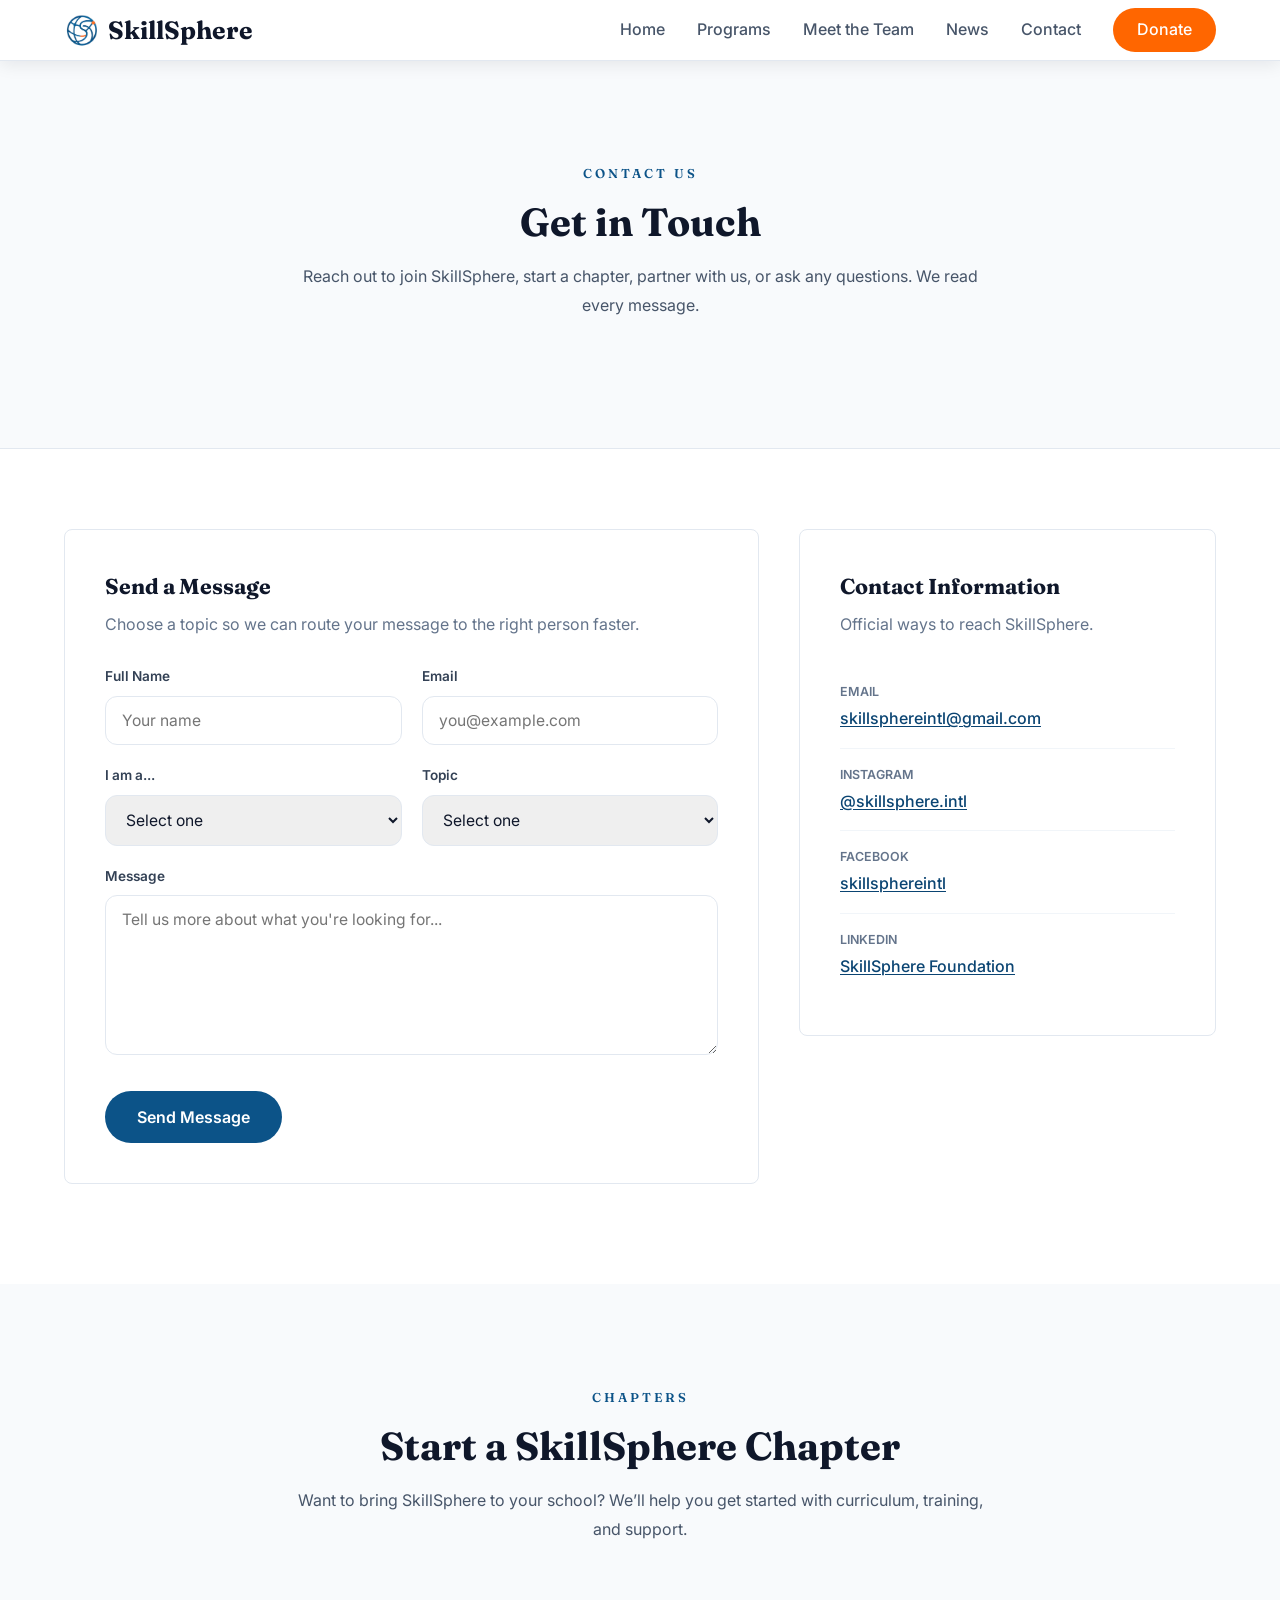
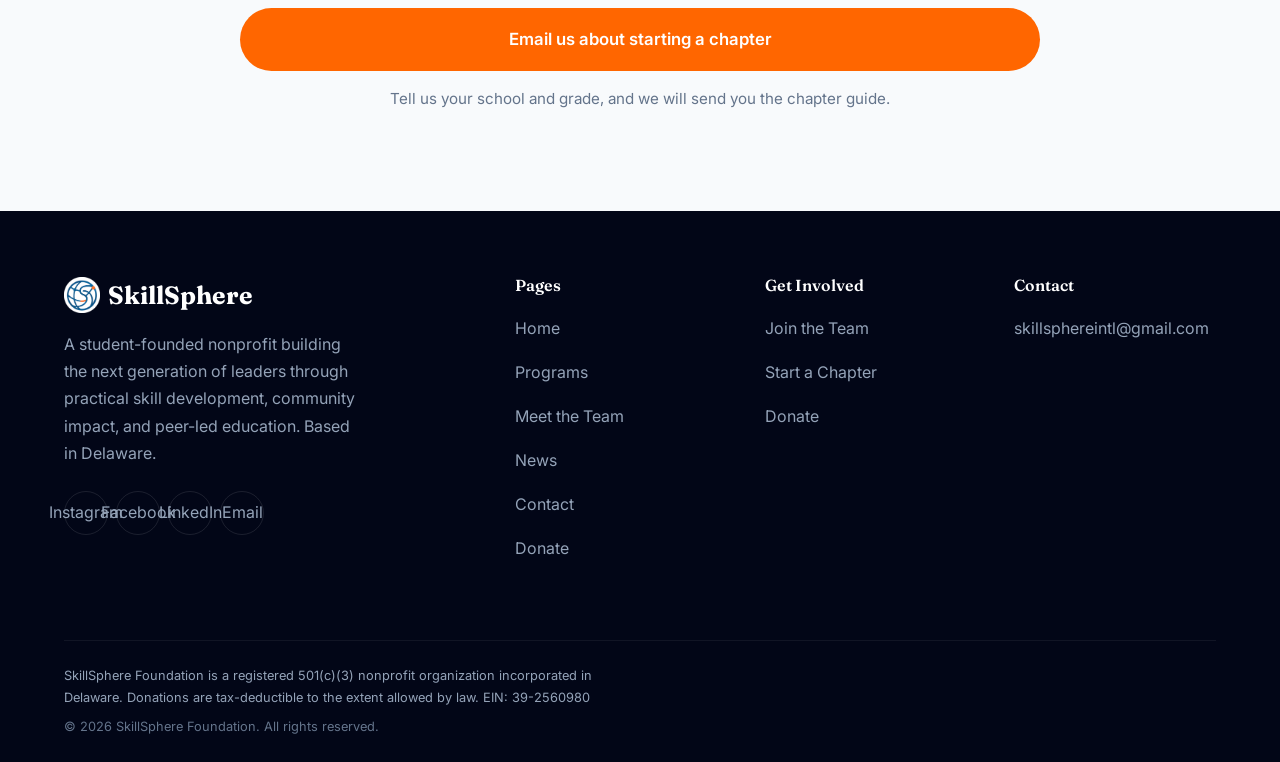
==== contact/index.html @ 18fdd19a "Phase 1: rebuild style.css as a token system Replaces the ad hoc values throughout the stylesheet wi" ====
<!DOCTYPE html>
<html lang="en">
<head>
  <meta charset="UTF-8" />
  <meta name="viewport" content="width=device-width, initial-scale=1.0" />
  <title>Contact — SkillSphere</title>
  <meta name="description" content="Get in touch with SkillSphere to join, partner, start a chapter, or support our mission." />
  <link rel="preconnect" href="https://fonts.googleapis.com" />
  <link rel="preconnect" href="https://fonts.gstatic.com" crossorigin />
  <link rel="stylesheet" href="https://fonts.googleapis.com/css2?family=Fraunces:opsz,wght@9..144,600;9..144,700&family=Inter:wght@400;500;600&display=swap" />
  <link rel="stylesheet" href="../style.css" />
  <link rel="icon" href="../images/logo.png" />

  <style>
    .contact-hero {
      background: var(--bg-secondary);
      padding: 160px 0 64px;
      border-bottom: 1px solid var(--neutral-200);
    }

    .contact-row {
      padding: 80px 0 100px;
      background: #fff;
    }

    .contact-grid {
      display: grid;
      grid-template-columns: 1.25fr 0.75fr;
      gap: 40px;
      align-items: start;
    }

    .card {
      background: #fff;
      border: 1px solid var(--neutral-200);
      border-radius: var(--radius);
      padding: 40px;
    }

    .card-header {
      margin-bottom: 28px;
    }

    .card-title {
      font-family: var(--font-display);
      font-size: 1.35rem;
      font-weight: 700;
      color: var(--neutral-900);
      margin-bottom: 8px;
    }

    .card-sub {
      color: var(--neutral-500);
      line-height: 1.6;
    }

    .form-grid {
      display: grid;
      grid-template-columns: 1fr 1fr;
      gap: 20px;
    }

    .field.full { grid-column: 1 / -1; }

    label {
      font-size: 0.85rem;
      font-weight: 600;
      color: var(--neutral-700);
      margin-bottom: 8px;
      display: block;
    }

    input, select, textarea {
      width: 100%;
      padding: 14px 16px;
      border: 1px solid var(--neutral-200);
      border-radius: 12px;
      font-size: 0.98rem;
      font-family: var(--font-body); /* Forces Inter font */
      color: var(--neutral-900);
      transition: var(--transition);
    }

    input:focus, select:focus, textarea:focus {
      border-color: var(--primary-500);
      outline: none;
      background: #fff;
    }

    textarea { min-height: 160px; resize: vertical; }

    .form-actions {
      margin-top: 28px;
    }

    /* Info panel */
    .info-line {
      padding: 16px 0;
      border-bottom: 1px solid var(--neutral-100);
    }

    .info-line:last-child {
      border-bottom: none;
    }

    .info-label {
      font-size: 0.78rem;
      font-weight: 600;
      text-transform: uppercase;
      color: var(--neutral-500);
      margin-bottom: 4px;
    }

    .info-value a {
      color: var(--primary-600);
      font-weight: 500;
      text-decoration: underline;
      text-decoration-thickness: 1px;
      text-underline-offset: 2px;
    }

    .info-value a:hover {
      color: var(--primary-700);
    }

    /* Chapter section */
    .chapter-section {
      background: var(--bg-secondary);
      padding: 100px 0;
    }

    @media (max-width: 980px) {
      .contact-grid {
        grid-template-columns: 1fr;
        gap: 60px;
      }
    }
  </style>
</head>
<body>

  <a class="skip-link" href="#main">Skip to content</a>

  <!-- NAVBAR -->
  <nav class="navbar scrolled no-hero" id="navbar">
    <div class="container">
      <a href="../index.html" class="nav-logo">
        <img src="../images/logo.png" alt="SkillSphere logo" />
        SkillSphere
      </a>
      <div class="nav-links" id="nav-links">
        <a href="../index.html">Home</a>
        <a href="../programs/">Programs</a>
        <a href="../team/">Meet the Team</a>
        <a href="../news/">News</a>
        <a href="../contact/">Contact</a>
        <a href="../donate/" class="nav-cta">Donate</a>
      </div>
      <div class="nav-toggle" id="nav-toggle">
        <span></span><span></span><span></span>
      </div>
    </div>
  </nav>

  <main id="main">

  <!-- HERO -->
  <section class="contact-hero">
    <div class="container">
      <div class="section-header">
        <span class="section-label">Contact Us</span>
        <h1 class="section-title">Get in Touch</h1>
        <p class="section-desc" style="max-width:760px;margin:0 auto;">
          Reach out to join SkillSphere, start a chapter, partner with us, or ask any questions. We read every message.
        </p>
      </div>
    </div>
  </section>

  <!-- MAIN CONTACT SECTION -->
  <section class="contact-row">
    <div class="container">
      <div class="contact-grid">

        <!-- Form -->
        <div class="card">
          <div class="card-header">
            <div class="card-title">Send a Message</div>
            <div class="card-sub">Choose a topic so we can route your message to the right person faster.</div>
          </div>

          <form name="contact" method="POST" data-netlify="true" netlify-honeypot="bot-field">
            <input type="hidden" name="form-name" value="contact" />
            <p style="display:none;">
              <label>Don’t fill this out: <input name="bot-field" /></label>
            </p>

            <div class="form-grid">
              <div class="field">
                <label for="name">Full Name</label>
                <input id="name" name="name" type="text" placeholder="Your name" required />
              </div>

              <div class="field">
                <label for="email">Email</label>
                <input id="email" name="email" type="email" placeholder="you@example.com" required />
              </div>

              <div class="field">
                <label for="role">I am a...</label>
                <select id="role" name="role" required>
                  <option value="" disabled selected>Select one</option>
                  <option>Student</option>
                  <option>Parent/Guardian</option>
                  <option>Educator / Administrator</option>
                  <option>Business / Organization</option>
                  <option>Volunteer</option>
                  <option>Other</option>
                </select>
              </div>

              <div class="field">
                <label for="topic">Topic</label>
                <select id="topic" name="topic" required>
                  <option value="" disabled selected>Select one</option>
                  <option>Join SkillSphere</option>
                  <option>Start a Chapter</option>
                  <option>Partner With Us</option>
                  <option>Host a Donation Box</option>
                  <option>Media / Press</option>
                  <option>Other</option>
                </select>
              </div>

              <div class="field full">
                <label for="message">Message</label>
                <textarea id="message" name="message" placeholder="Tell us more about what you're looking for..." required></textarea>
              </div>
            </div>

            <div class="form-actions">
              <button type="submit" class="btn btn-primary">
                Send Message
              </button>
            </div>
          </form>
        </div>

        <!-- Contact Info -->
        <div class="card">
          <div class="card-header">
            <div class="card-title">Contact Information</div>
            <div class="card-sub">Official ways to reach SkillSphere.</div>
          </div>

          <div class="info-line">
            <div class="info-label">Email</div>
            <div class="info-value"><a href="mailto:skillsphereintl@gmail.com">skillsphereintl@gmail.com</a></div>
          </div>
          <div class="info-line">
            <div class="info-label">Instagram</div>
            <div class="info-value"><a href="https://www.instagram.com/skillsphere.intl/" target="_blank">@skillsphere.intl</a></div>
          </div>
          <div class="info-line">
            <div class="info-label">Facebook</div>
            <div class="info-value"><a href="https://www.facebook.com/skillsphereintl" target="_blank">skillsphereintl</a></div>
          </div>
          <div class="info-line">
            <div class="info-label">LinkedIn</div>
            <div class="info-value"><a href="https://www.linkedin.com/company/skillspherefoundation/" target="_blank">SkillSphere Foundation</a></div>
          </div>
        </div>

      </div>
    </div>
  </section>

  <!-- CHAPTER SECTION -->
  <section class="chapter-section">
    <div class="container">
      <div class="section-header">
        <span class="section-label">Chapters</span>
        <h2 class="section-title">Start a SkillSphere Chapter</h2>
        <p class="section-desc" style="max-width:760px;margin:0 auto;">
          Want to bring SkillSphere to your school? We’ll help you get started with curriculum, training, and support.
        </p>
      </div>

      <div style="max-width:800px;margin:0 auto;">
        <a href="mailto:skillsphereintl@gmail.com?subject=Chapter%20Interest" class="btn btn-orange" style="display:inline-flex;width:100%;justify-content:center;padding:18px 32px;font-size:1.05rem;">
          Email us about starting a chapter
        </a>
        <!-- TODO(ridhun): replace with a real chapter interest form when one exists. -->
        <p style="text-align:center;margin-top:16px;color:var(--neutral-500);font-size:0.95rem;">
          Tell us your school and grade, and we will send you the chapter guide.
        </p>
      </div>
    </div>
  </section>



  </main>
  <!-- FOOTER -->
  <footer class="footer">
    <div class="container">
      <div class="footer-grid">
        <div class="footer-brand">
          <a href="../index.html" class="nav-logo">
            <img src="../images/logo.png" alt="SkillSphere" />
            SkillSphere
          </a>
          <p>A student-founded nonprofit building the next generation of leaders through practical skill development, community impact, and peer-led education. Based in Delaware.</p>
          <div class="footer-socials">
            <a href="https://www.instagram.com/skillsphere.intl/" target="_blank" rel="noopener" class="footer-social-link">Instagram</a>
            <a href="https://www.facebook.com/skillsphereintl" target="_blank" rel="noopener" class="footer-social-link">Facebook</a>
            <a href="https://www.linkedin.com/company/skillspherefoundation/" target="_blank" rel="noopener" class="footer-social-link">LinkedIn</a>
            <a href="mailto:skillsphereintl@gmail.com" class="footer-social-link">Email</a>
          </div>
        </div>

        <div class="footer-col">
          <h4>Pages</h4>
          <a href="../index.html">Home</a>
          <a href="../programs/">Programs</a>
          <a href="../team/">Meet the Team</a>
          <a href="../news/">News</a>
          <a href="../contact/">Contact</a>
          <a href="../donate/">Donate</a>
        </div>

        <div class="footer-col">
          <h4>Get Involved</h4>
          <a href="../contact/">Join the Team</a>
          <a href="../contact/">Start a Chapter</a>
          <a href="../donate/">Donate</a>
        </div>

        <div class="footer-col">
          <h4>Contact</h4>
          <a href="mailto:skillsphereintl@gmail.com">skillsphereintl@gmail.com</a>
        </div>
      </div>

      <div class="footer-bottom">
        <div class="footer-legal">
          <p>
            SkillSphere Foundation is a registered 501(c)(3) nonprofit organization
            incorporated in Delaware. Donations are tax-deductible to the extent
            allowed by law. EIN: 39-2560980
          </p>
          <p>&copy; 2026 SkillSphere Foundation. All rights reserved.</p>
        </div>
      </div>
    </div>
  </footer>

  <script src="../script.js"></script>
</body>
</html>
---- style.css ----
:root {
  /* ---- Brand ramp (unchanged: these are SkillSphere's colours) ---- */
  --primary-50:  #e8f1f8;
  --primary-100: #cddcea;
  --primary-200: #9bb9d5;
  --primary-300: #6996bf;
  --primary-400: #3773aa;
  --primary-500: #0c5388;
  --primary-600: #0a4472;
  --primary-700: #08355c;
  --primary-800: #062646;
  --primary-900: #041730;

  --accent-500: #ff6600;   /* fills, large display text, UI accents */
  --accent-text: #c24e00;  /* orange TEXT on light backgrounds - 4.79:1, AA */

  --success-400: #34d399;

  --neutral-50:  #f8fafc;
  --neutral-100: #f1f5f9;
  --neutral-200: #e2e8f0;
  --neutral-300: #cbd5e1;
  --neutral-400: #94a3b8;
  --neutral-500: #64748b;
  --neutral-600: #475569;
  --neutral-700: #334155;
  --neutral-800: #1e293b;
  --neutral-900: #0f172a;
  --neutral-950: #020617;

  --bg-primary:   #ffffff;
  --bg-secondary: #f8fafc;
  --bg-hero: linear-gradient(160deg, #0d1e30 0%, #112640 50%, #0e2a45 100%);

  --text-primary:   #0f172a;
  --text-secondary: #475569;
  --text-muted:     #94a3b8;

  /* ---- Type ---- */
  --font-display: 'Fraunces', Georgia, 'Times New Roman', serif;
  --font-body:    'Inter', -apple-system, BlinkMacSystemFont, 'Segoe UI', sans-serif;

  /* 1.250 major third on a 16px base. The top three steps are fluid;
     body text stays fixed so it never shrinks below a comfortable size. */
  --fs-100: 0.8rem;      /* 12.8px - eyebrow, caption, legal, meta */
  --fs-200: 1rem;        /* 16px   - body, UI, nav, buttons        */
  --fs-300: 1.25rem;     /* 20px   - lead paragraph, large body    */
  --fs-400: 1.5625rem;   /* 25px   - h4, card title                */
  --fs-500: clamp(1.75rem, 1.5rem + 1.1vw, 1.953rem);   /* h3 */
  --fs-600: clamp(2rem,    1.6rem + 1.8vw, 2.441rem);   /* h2, section title */
  --fs-700: clamp(2.25rem, 1.7rem + 2.6vw, 3.052rem);   /* h1 */

  --lh-tight:   1.15;
  --lh-snug:    1.3;
  --lh-normal:  1.6;
  --lh-relaxed: 1.75;
  --measure:    68ch;

  /* ---- Spacing: 8pt grid ---- */
  --space-1: 0.25rem;   /*   4px */
  --space-2: 0.5rem;    /*   8px */
  --space-3: 1rem;      /*  16px */
  --space-4: 1.5rem;    /*  24px */
  --space-5: 2rem;      /*  32px */
  --space-6: 3rem;      /*  48px */
  --space-7: 4rem;      /*  64px */
  --space-8: 6rem;      /*  96px */
  --space-9: 8rem;      /* 128px */

  /* ---- Layout ---- */
  --container-max:    1200px;
  --container-pad:    0 var(--space-4);
  --container-pad-lg: 0 var(--space-6);

  /* ---- Radius: one default, one small, one pill. Nothing else. ---- */
  --radius:      8px;
  --radius-sm:   4px;
  --radius-pill: 999px;

  /* Permitted on exactly three surfaces: the scrolled navbar, open
     dropdowns, and the back-to-top button. Nothing else gets a shadow. */
  --shadow-ui: 0 4px 16px rgba(2, 6, 23, 0.08);

  --transition: 180ms cubic-bezier(0.4, 0, 0.2, 1);
}

*, *::before, *::after {
  margin: 0;
  padding: 0;
  box-sizing: border-box;
}

html {
  font-size: 100%;
  -webkit-font-smoothing: antialiased;
  -moz-osx-font-smoothing: grayscale;
}

body {
  font-family: var(--font-body);
  font-size: var(--fs-200);
  line-height: var(--lh-normal);
  color: var(--text-primary);
  background: var(--bg-primary);
  -webkit-font-smoothing: antialiased;
}

h1, h2, h3, h4 {
  font-family: var(--font-display);
  line-height: var(--lh-tight);
  text-wrap: balance;
}

h3, h4 { line-height: var(--lh-snug); }

/* Constrain running prose only. Stat numbers, labels and other short
   strings live in their own components and set their own widths. */
p { text-wrap: pretty; }

.about-text,
.supply-drive-text,
.chapters-text,
.section-desc,
.member-bio { max-width: var(--measure); }

/* ---- Focus (SC 2.4.7) ---- */
:focus-visible {
  outline: 3px solid var(--primary-500);
  outline-offset: 2px;
  border-radius: var(--radius-sm);
}

/* On the dark hero the brand blue has too little contrast against the
   navy, so focus flips to white there. */
.hero :focus-visible,
.navbar:not(.scrolled) :focus-visible,
.initiatives :focus-visible,
.cta-section :focus-visible,
.footer :focus-visible {
  outline-color: #fff;
}

/* ---- Skip link (SC 2.4.1) ---- */
.skip-link {
  position: absolute;
  left: var(--space-3);
  top: calc(-1 * var(--space-8));
  z-index: 1100;
  padding: var(--space-3) var(--space-4);
  background: var(--primary-600);
  color: #fff;
  font-weight: 600;
  border-radius: var(--radius);
  transition: top var(--transition);
}

.skip-link:focus { top: var(--space-3); }

/* ---- Target size (SC 2.5.8) ---- */
.nav-links a,
.footer-col a,
.btn,
.nav-cta,
button,
input[type="submit"] {
  min-height: 44px;
}

.nav-toggle,
.testimonial-btn,
.back-to-top,
.footer-social-link {
  min-width: 44px;
  min-height: 44px;
}

.nav-links a,
.nav-cta,
.btn {
  display: inline-flex;
  align-items: center;
}

img {
  max-width: 100%;
  height: auto;
  display: block;
}

a {
  text-decoration: none;
  color: inherit;
}

ul {
  list-style: none;
}

.container {
  max-width: var(--container-max);
  margin: 0 auto;
  padding: var(--container-pad);
}

.section {
  padding: var(--space-8) 0;
  position: relative;
}

.section-header {
  text-align: center;
  max-width: 700px;
  margin: 0 auto var(--space-7);
}

.section-label {
  font-family: var(--font-display);
  font-size: var(--fs-100);
  font-weight: 600;
  letter-spacing: 3px;
  text-transform: uppercase;
  color: var(--primary-500);
  margin-bottom: var(--space-3);
  display: inline-block;
}

.section-title {
  font-family: var(--font-display);
  font-size: var(--fs-600);
  font-weight: 700;
  line-height: 1.2;
  color: var(--neutral-900);
  margin-bottom: var(--space-3);
}

.section-desc {
  font-size: var(--fs-200);
  color: var(--text-secondary);
  line-height: 1.8;
}

/* ============================================
   LOADER
   ============================================ */
.loader {
  position: fixed;
  inset: 0;
  background: var(--neutral-950);
  display: flex;
  align-items: center;
  justify-content: center;
  z-index: 9999;
  transition: opacity 0.6s ease, visibility 0.6s ease;
}

.loader.hidden {
  opacity: 0;
  visibility: hidden;
}

.loader-inner {
  display: flex;
  flex-direction: column;
  align-items: center;
  gap: var(--space-3);
}

.loader-logo {
  height: 44px;
  opacity: 0.8;
}

.loader-spinner {
  width: 40px;
  height: 40px;
  border: 3px solid rgba(255, 255, 255, 0.1);
  border-top-color: var(--primary-500);
  border-radius: 50%;
  animation: spin 0.8s linear infinite;
}

@keyframes spin {
  to { transform: rotate(360deg); }
}

/* ============================================
   NAVBAR
   ============================================ */
.navbar {
  position: fixed;
  top: 0;
  left: 0;
  width: 100%;
  z-index: 1000;
  padding: var(--space-3) 0;
  transition: var(--transition);
}

.navbar.scrolled {
  background: var(--bg-primary);
  border-bottom: 1px solid var(--neutral-200);
  box-shadow: var(--shadow-ui);
  padding: var(--space-2) 0;
}

.navbar .container {
  display: flex;
  align-items: center;
  justify-content: space-between;
}

.nav-logo {
  display: flex;
  align-items: center;
  gap: var(--space-2);
  font-family: var(--font-display);
  font-weight: 700;
  font-size: var(--fs-400);
  color: #fff;
  transition: var(--transition);
}

.navbar.scrolled .nav-logo {
  color: var(--neutral-900);
}

.nav-logo img {
  height: 36px;
  width: auto;
}

.nav-links {
  display: flex;
  align-items: center;
  gap: var(--space-5);
}

.nav-links a {
  font-size: var(--fs-200);
  font-weight: 500;
  color: rgba(255, 255, 255, 0.85);
  transition: var(--transition);
  position: relative;
}

.nav-links a::after {
  content: '';
  position: absolute;
  bottom: -4px;
  left: 0;
  width: 0;
  height: 2px;
  background: var(--primary-400);
  transition: var(--transition);
  border-radius: 2px;
}

.nav-links a:hover::after {
  width: 100%;
}

.nav-links a:hover {
  color: #fff;
}

.navbar.scrolled .nav-links a {
  color: var(--neutral-600);
}

.navbar.scrolled .nav-links a:hover {
  color: var(--primary-600);
}

.navbar.scrolled .nav-links a::after {
  background: var(--primary-500);
}

.nav-cta {
  padding: var(--space-2) var(--space-4);
  border-radius: var(--radius-pill);
  background: #ff6600;
  color: #fff !important;
  font-weight: 600;
  font-size: var(--fs-200);
  transition: var(--transition);
  border: none;
  cursor: pointer;
}

.nav-cta::after {
  display: none !important;
}

.nav-cta:hover {
  background: #ee5000;
  color: #fff !important;
}

.nav-toggle {
  display: none;
  flex-direction: column;
  cursor: pointer;
  gap: var(--space-1);
  z-index: 1001;
}

.nav-toggle span {
  width: 24px;
  height: 2px;
  background: #fff;
  transition: var(--transition);
  border-radius: 2px;
}

.navbar.scrolled .nav-toggle span {
  background: var(--neutral-800);
}

/* ============================================
   HERO
   ============================================ */
.hero {
  min-height: 100vh;
  background: var(--bg-hero);
  display: flex;
  align-items: center;
  position: relative;
  overflow: hidden;
}







.hero .container {
  display: grid;
  grid-template-columns: 1fr 1fr;
  gap: var(--space-7);
  align-items: center;
  position: relative;
  z-index: 2;
}

.hero-content {
  padding: var(--space-5) 0;
}

.hero-badge {
  display: inline-flex;
  align-items: center;
  gap: var(--space-2);
  background: rgba(255, 255, 255, 0.08);
  border: 1px solid rgba(255, 255, 255, 0.16);
  padding: var(--space-2) var(--space-3);
  border-radius: var(--radius-pill);
  font-size: var(--fs-100);
  font-weight: 500;
  color: var(--primary-200);
  margin-bottom: var(--space-4);
}

.hero-badge .dot {
  width: 8px;
  height: 8px;
  border-radius: 50%;
  background: var(--success-400);
  animation: pulse 2s ease-in-out infinite;
}

@keyframes pulse {
  0%, 100% { opacity: 1; transform: scale(1); }
  50% { opacity: 0.5; transform: scale(1.4); }
}

.hero-title {
  font-family: var(--font-display);
  font-size: var(--fs-700);
  font-weight: 800;
  line-height: 1.1;
  color: #fff;
  margin-bottom: var(--space-4);
}


.hero-desc {
  font-size: var(--fs-300);
  line-height: 1.8;
  color: rgba(255, 255, 255, 0.7);
  margin-bottom: var(--space-5);
  max-width: 500px;
}

.hero-actions {
  display: flex;
  gap: var(--space-3);
  flex-wrap: wrap;
}

.btn {
  display: inline-flex;
  align-items: center;
  gap: var(--space-2);
  padding: var(--space-3) var(--space-5);
  border-radius: var(--radius-pill);
  font-family: var(--font-body);
  font-weight: 600;
  font-size: var(--fs-200);
  cursor: pointer;
  border: none;
  transition: var(--transition);
}

.btn-primary {
  background: #0c5388;
  color: #fff;
}

.btn-primary:hover {
  background: #0a4472;
  transform: translateY(-1px);
}

.btn-secondary {
  background: rgba(255, 255, 255, 0.08);
  color: #fff;
  border: 1px solid rgba(255, 255, 255, 0.28);
}

.btn-secondary:hover {
  background: rgba(255, 255, 255, 0.10);
  transform: translateY(-1px);
}

.btn-outline {
  background: transparent;
  color: var(--primary-500);
  border: 2px solid var(--primary-500);
}

.btn-outline:hover {
  background: var(--primary-500);
  color: #fff;
  transform: translateY(-1px);
}

.btn-orange {
  background: #ff6600;
  color: #fff;
}

.btn-orange:hover {
  background: #ee5000;
  transform: translateY(-1px);
}

.hero-visual {
  position: relative;
}

.hero-image-wrapper {
  position: relative;
  border-radius: var(--radius);
  overflow: hidden;
}

.hero-image-wrapper img {
  width: 100%;
  height: 420px;
  object-fit: cover;
  display: block;
}

.hero-image-overlay {
  position: absolute;
  inset: 0;
  background: linear-gradient(180deg, transparent 50%, rgba(17, 38, 64, 0.4) 100%);
}

.hero-stat-card {
  position: absolute;
  background: rgba(255, 255, 255, 0.10);
  border: 1px solid rgba(255, 255, 255, 0.18);
  border-radius: var(--radius);
  padding: var(--space-3) var(--space-3);
  color: #fff;
  z-index: 5;
  animation: floatCard 5s ease-in-out infinite;
}

.hero-stat-card--1 {
  bottom: -20px;
  left: -30px;
}

.hero-stat-card--2 {
  top: 30px;
  right: -30px;
  animation-delay: -2s;
}

.hero-stat-card .stat-number {
  font-family: var(--font-display);
  font-size: var(--fs-400);
  font-weight: 700;
  line-height: 1;
}

.hero-stat-card .stat-label {
  font-size: var(--fs-100);
  color: rgba(255, 255, 255, 0.7);
  margin-top: var(--space-1);
}

@keyframes floatCard {
  0%, 100% { transform: translateY(0); }
  50% { transform: translateY(-6px); }
}

@keyframes fadeSlideUp {
  from { opacity: 0; transform: translateY(30px); }
  to { opacity: 1; transform: translateY(0); }
}

/* ============================================
   IMPACT STRIP
   ============================================ */
.impact-strip {
  background: var(--neutral-900);
  padding: var(--space-6) 0;
  position: relative;
  overflow: hidden;
}

.impact-strip::before {
  content: '';
  position: absolute;
  inset: 0;
  background: linear-gradient(90deg, var(--primary-900) 0%, var(--neutral-900) 50%, var(--primary-900) 100%);
  opacity: 0.3;
}

.impact-strip .container {
  display: grid;
  grid-template-columns: repeat(4, 1fr);
  gap: var(--space-5);
  position: relative;
  z-index: 2;
}

.impact-item {
  text-align: center;
  color: #fff;
}

.impact-number {
  font-family: var(--font-display);
  font-size: var(--fs-700);
  font-weight: 800;
  color: #ff6600;
  line-height: 1;
  margin-bottom: var(--space-2);
}

.impact-label {
  font-size: var(--fs-200);
  color: var(--neutral-400);
  font-weight: 500;
}

/* ============================================
   ABOUT
   ============================================ */
.about {
  background: var(--bg-secondary);
}

.about-grid {
  display: grid;
  grid-template-columns: 1fr 1fr;
  gap: var(--space-7);
  align-items: center;
}

.about-image {
  position: relative;
  border-radius: var(--radius);
  overflow: hidden;
}

.about-image img {
  width: 100%;
  height: 480px;
  object-fit: cover;
}

.about-image-badge {
  position: absolute;
  bottom: 20px;
  left: 20px;
  background: #fff;
  border: 1px solid var(--neutral-200);
  padding: var(--space-3) var(--space-3);
  border-radius: var(--radius);
  display: flex;
  align-items: center;
  gap: var(--space-2);
}

.about-image-badge .badge-icon {
  width: 40px;
  height: 40px;
  border-radius: 50%;
  background: var(--primary-500);
  display: flex;
  align-items: center;
  justify-content: center;
  color: #fff;
  font-size: var(--fs-300);
}

.about-image-badge .badge-text {
  font-weight: 600;
  font-size: var(--fs-200);
  color: var(--neutral-800);
}

.about-image-badge .badge-sub {
  font-size: var(--fs-100);
  color: var(--neutral-500);
}

.about-content .section-label,
.about-content .section-title {
  text-align: left;
}

.about-text {
  color: var(--text-secondary);
  line-height: 1.8;
  margin-bottom: var(--space-4);
  font-size: var(--fs-200);
}

.about-features {
  display: grid;
  grid-template-columns: 1fr 1fr;
  gap: var(--space-3);
  margin: var(--space-5) 0;
}

.about-feature {
  display: flex;
  align-items: center;
  gap: var(--space-2);
  padding: var(--space-2) var(--space-3);
  background: #fff;
  border: 1px solid var(--neutral-200);
  border-radius: var(--radius);
  transition: var(--transition);
}

.about-feature:hover {
  transform: translateY(-1px);
}

.about-feature .feature-icon {
  width: 36px;
  height: 36px;
  border-radius: 8px;
  background: var(--primary-50);
  display: flex;
  align-items: center;
  justify-content: center;
  font-size: var(--fs-300);
  flex-shrink: 0;
}

.about-feature .feature-text {
  font-weight: 600;
  font-size: var(--fs-200);
  color: var(--neutral-800);
}

/* ============================================
   PROGRAMS
   ============================================ */
.programs {
  background: var(--bg-primary);
}

.programs-grid {
  display: grid;
  grid-template-columns: repeat(3, 1fr);
  gap: var(--space-4);
}

.program-card {
  background: #fff;
  border-radius: var(--radius);
  overflow: hidden;
  border: 1px solid var(--neutral-200);
  transition: var(--transition);
}

.program-card:hover {
  transform: translateY(-4px);
  border-color: var(--primary-300);
}

.program-card-image {
  height: 220px;
  overflow: hidden;
  position: relative;
}

.program-card-image img {
  width: 100%;
  height: 100%;
  object-fit: cover;
  transition: var(--transition);
}

.program-card:hover .program-card-image img {
  transform: scale(1.04);
}

.program-card-image .program-tag {
  position: absolute;
  top: 16px;
  left: 16px;
  background: var(--primary-500);
  color: #fff;
  padding: var(--space-1) var(--space-3);
  border-radius: var(--radius-pill);
  font-size: var(--fs-100);
  font-weight: 600;
  letter-spacing: 0.5px;
  text-transform: uppercase;
}

.program-card-body {
  padding: var(--space-4);
}

.program-card-title {
  font-family: var(--font-display);
  font-size: var(--fs-300);
  font-weight: 700;
  color: var(--neutral-900);
  margin-bottom: var(--space-2);
}

.program-card-desc {
  font-size: var(--fs-200);
  color: var(--text-secondary);
  line-height: 1.7;
  margin-bottom: var(--space-3);
}

.program-card-link {
  display: inline-flex;
  align-items: center;
  gap: var(--space-2);
  font-weight: 600;
  font-size: var(--fs-200);
  color: var(--primary-500);
  transition: var(--transition);
}

.program-card-link:hover {
  gap: var(--space-2);
  color: var(--primary-600);
}

/* ============================================
   INITIATIVES
   ============================================ */
.initiatives {
  background: var(--neutral-950);
  color: #fff;
  position: relative;
  overflow: hidden;
}

.initiatives::before {
  content: '';
  position: absolute;
  top: 0;
  left: 0;
  right: 0;
  height: 1px;
  background: linear-gradient(90deg, transparent, var(--primary-500), transparent);
}

.initiatives .section-label {
  color: var(--primary-300);
}

.initiatives .section-title {
  color: #fff;
}

.initiatives .section-desc {
  color: var(--neutral-400);
}

.initiatives-grid {
  display: grid;
  grid-template-columns: repeat(2, 1fr);
  gap: var(--space-4);
}

.initiative-card {
  background: rgba(255, 255, 255, 0.04);
  border: 1px solid rgba(255, 255, 255, 0.08);
  border-radius: var(--radius);
  padding: var(--space-5);
  transition: var(--transition);
  position: relative;
  overflow: hidden;
}

.initiative-card::before {
  content: '';
  position: absolute;
  top: 0;
  left: 0;
  right: 0;
  height: 3px;
  background: var(--primary-500);
  transform: scaleX(0);
  transform-origin: left;
  transition: var(--transition);
}

.initiative-card:hover::before {
  transform: scaleX(1);
}

.initiative-card:hover {
  background: rgba(255, 255, 255, 0.06);
  transform: translateY(-2px);
  border-color: rgba(255, 255, 255, 0.12);
}

.initiative-icon {
  width: 56px;
  height: 56px;
  border-radius: var(--radius);
  background: var(--primary-500);
  display: flex;
  align-items: center;
  justify-content: center;
  font-size: var(--fs-400);
  margin-bottom: var(--space-3);
}

.initiative-title {
  font-family: var(--font-display);
  font-size: var(--fs-300);
  font-weight: 700;
  margin-bottom: var(--space-2);
}

.initiative-desc {
  font-size: var(--fs-200);
  color: var(--neutral-400);
  line-height: 1.7;
}

/* ============================================
   SUPPLY DRIVE
   ============================================ */
.supply-drive {
  background: var(--bg-secondary);
}

.supply-drive-grid {
  display: grid;
  grid-template-columns: 1fr 1fr;
  gap: var(--space-7);
  align-items: center;
}

.supply-drive-content .section-label,
.supply-drive-content .section-title {
  text-align: left;
}

.supply-drive-text {
  color: var(--text-secondary);
  line-height: 1.8;
  margin-bottom: var(--space-3);
  font-size: var(--fs-200);
}

.drive-stats {
  display: grid;
  grid-template-columns: 1fr 1fr;
  gap: var(--space-3);
  margin: var(--space-4) 0;
}

.drive-stat {
  background: #fff;
  border: 1px solid var(--neutral-200);
  border-radius: var(--radius);
  padding: var(--space-3);
  text-align: center;
  transition: var(--transition);
}

.drive-stat:hover {
  border-color: var(--primary-300);
}

.drive-stat-num {
  font-family: var(--font-display);
  font-size: var(--fs-400);
  font-weight: 800;
  color: var(--primary-600);
  line-height: 1;
  margin-bottom: var(--space-1);
}

.drive-stat-label {
  font-size: var(--fs-100);
  color: var(--neutral-500);
  font-weight: 500;
}

.drive-card {
  background: #fff;
  border-radius: var(--radius);
  padding: var(--space-5);
  border: 1px solid var(--neutral-200);
}

.drive-card-header {
  display: flex;
  align-items: center;
  gap: var(--space-3);
  margin-bottom: var(--space-4);
  padding-bottom: var(--space-4);
  border-bottom: 1px solid var(--neutral-100);
}

.drive-card-icon {
  width: 56px;
  height: 56px;
  border-radius: var(--radius);
  background: #ff6600;
  display: flex;
  align-items: center;
  justify-content: center;
  font-size: var(--fs-400);
  flex-shrink: 0;
}

.drive-card-title {
  font-family: var(--font-display);
  font-size: var(--fs-300);
  font-weight: 700;
  color: var(--neutral-900);
}

.drive-card-sub {
  font-size: var(--fs-100);
  color: var(--neutral-500);
  margin-top: var(--space-1);
}

.drive-phases {
  display: flex;
  flex-direction: column;
  gap: var(--space-3);
}

.drive-phase {
  display: flex;
  align-items: flex-start;
  gap: var(--space-3);
}

.phase-dot {
  width: 10px;
  height: 10px;
  border-radius: 50%;
  background: var(--primary-500);
  margin-top: var(--space-1);
  flex-shrink: 0;
  position: relative;
}

.phase-dot::after {
  content: '';
  position: absolute;
  top: 10px;
  left: 50%;
  transform: translateX(-50%);
  width: 1px;
  height: 22px;
  background: var(--neutral-200);
}

.drive-phase:last-child .phase-dot::after {
  display: none;
}

.phase-dot.inactive {
  background: var(--neutral-300);
}

.phase-name {
  font-weight: 600;
  font-size: var(--fs-200);
  color: var(--neutral-800);
  margin-bottom: var(--space-1);
}

.phase-name.inactive {
  color: var(--neutral-400);
}

.phase-detail {
  font-size: var(--fs-100);
  color: var(--neutral-500);
}

.drive-card-footer {
  margin-top: var(--space-4);
  padding-top: var(--space-4);
  border-top: 1px solid var(--neutral-100);
}

.drive-progress-label {
  display: flex;
  justify-content: space-between;
  font-size: var(--fs-100);
  font-weight: 600;
  color: var(--neutral-700);
  margin-bottom: var(--space-2);
}

/* ============================================
   WORKSHOPS
   ============================================ */
.workshops {
  background: var(--bg-primary);
}

.workshops-grid {
  display: grid;
  grid-template-columns: 1fr 1fr;
  gap: var(--space-4);
}

.workshop-card {
  background: #fff;
  border: 1px solid var(--neutral-200);
  border-radius: var(--radius);
  overflow: hidden;
  transition: var(--transition);
  display: flex;
  flex-direction: column;
}

.workshop-card:hover {
  transform: translateY(-3px);
  border-color: var(--primary-200);
}

.workshop-card-top {
  height: 200px;
  overflow: hidden;
  position: relative;
}

.workshop-card-top img {
  width: 100%;
  height: 100%;
  object-fit: cover;
}

.workshop-badge {
  position: absolute;
  top: 14px;
  right: 14px;
  background: rgba(0, 0, 0, 0.62);
  color: #fff;
  padding: var(--space-1) var(--space-2);
  border-radius: var(--radius-pill);
  font-size: var(--fs-100);
  font-weight: 600;
  z-index: 2;
}

.workshop-card-body {
  padding: var(--space-4);
  flex: 1;
  display: flex;
  flex-direction: column;
}

.workshop-meta {
  display: flex;
  align-items: center;
  gap: var(--space-2);
  margin-bottom: var(--space-3);
}

.workshop-tag {
  font-size: var(--fs-100);
  font-weight: 600;
  letter-spacing: 0.5px;
  text-transform: uppercase;
  color: var(--primary-600);
  background: var(--primary-50);
  padding: var(--space-1) var(--space-2);
  border-radius: var(--radius-pill);
}

.workshop-date {
  font-size: var(--fs-100);
  color: var(--neutral-400);
}

.workshop-card-title {
  font-family: var(--font-display);
  font-size: var(--fs-300);
  font-weight: 700;
  color: var(--neutral-900);
  margin-bottom: var(--space-2);
}

.workshop-card-desc {
  font-size: var(--fs-200);
  color: var(--text-secondary);
  line-height: 1.7;
  margin-bottom: var(--space-3);
  flex: 1;
}

.workshop-chips {
  display: flex;
  flex-wrap: wrap;
  gap: var(--space-2);
}

.chip {
  font-size: var(--fs-100);
  font-weight: 500;
  color: var(--neutral-600);
  background: var(--neutral-100);
  padding: var(--space-1) var(--space-2);
  border-radius: var(--radius-pill);
}

/* ============================================
   CHAPTERS
   ============================================ */
.chapters {
  background: var(--bg-secondary);
}

.chapters-grid {
  display: grid;
  grid-template-columns: 1fr 1fr;
  gap: var(--space-7);
  align-items: center;
}

.chapters-content .section-label,
.chapters-content .section-title {
  text-align: left;
}

.chapters-text {
  color: var(--text-secondary);
  line-height: 1.8;
  margin-bottom: var(--space-3);
  font-size: var(--fs-200);
}

.chapter-steps {
  display: flex;
  flex-direction: column;
  gap: var(--space-3);
  margin: var(--space-4) 0;
}

.chapter-step {
  display: flex;
  gap: var(--space-3);
  align-items: flex-start;
}

.step-num {
  width: 36px;
  height: 36px;
  border-radius: 50%;
  background: var(--primary-500);
  color: #fff;
  font-weight: 700;
  font-size: var(--fs-200);
  display: flex;
  align-items: center;
  justify-content: center;
  flex-shrink: 0;
}

.step-title {
  font-weight: 600;
  font-size: var(--fs-200);
  color: var(--neutral-800);
  margin-bottom: var(--space-1);
}

.step-desc {
  font-size: var(--fs-200);
  color: var(--neutral-500);
  line-height: 1.65;
}

.chapter-benefits {
  display: grid;
  grid-template-columns: 1fr 1fr;
  gap: var(--space-3);
}

.chapter-benefit {
  background: #fff;
  border: 1px solid var(--neutral-200);
  border-radius: var(--radius);
  padding: var(--space-4);
  text-align: center;
  transition: var(--transition);
}

.chapter-benefit:hover {
  border-color: var(--primary-300);
  transform: translateY(-2px);
}

.chapter-benefit-icon {
  font-size: var(--fs-500);
  margin-bottom: var(--space-2);
}

.chapter-benefit-title {
  font-family: var(--font-display);
  font-size: var(--fs-200);
  font-weight: 700;
  color: var(--neutral-800);
  margin-bottom: var(--space-1);
}

.chapter-benefit-desc {
  font-size: var(--fs-100);
  color: var(--neutral-500);
  line-height: 1.6;
}

/* ============================================
   GALLERY
   ============================================ */
.gallery {
  background: var(--bg-primary);
}

.gallery-grid {
  display: grid;
  grid-template-columns: repeat(3, 1fr);
  gap: var(--space-3);
}

.gallery-item {
  position: relative;
  border-radius: var(--radius);
  overflow: hidden;
  cursor: pointer;
  height: 280px;
}

.gallery-item img {
  width: 100%;
  height: 100%;
  object-fit: cover;
  transition: var(--transition);
}

.gallery-item:hover img {
  transform: scale(1.05);
}

.gallery-overlay {
  position: absolute;
  inset: 0;
  background: linear-gradient(180deg, transparent 40%, rgba(17, 38, 64, 0.85) 100%);
  display: flex;
  align-items: flex-end;
  padding: var(--space-4);
  opacity: 0;
  transition: var(--transition);
}

.gallery-item:hover .gallery-overlay {
  opacity: 1;
}

.gallery-overlay p {
  color: #fff;
  font-weight: 600;
  font-size: var(--fs-200);
}

/* ============================================
   TESTIMONIALS
   ============================================ */
.testimonials {
  background: var(--bg-secondary);
  overflow: hidden;
}

.testimonials-track {
  display: flex;
  gap: var(--space-4);
  overflow: visible;
}

.testimonial-card {
  min-width: 380px;
  flex-shrink: 0;
  background: #fff;
  border: 1px solid var(--neutral-200);
  border-radius: var(--radius);
  padding: var(--space-5);
  position: relative;
}

.testimonial-card::before {
  content: '\201C';
  font-family: Georgia, serif;
  font-size: var(--fs-700);
  position: absolute;
  top: 10px;
  left: 24px;
  color: var(--primary-100);
  line-height: 1;
}

.testimonial-text {
  font-size: var(--fs-200);
  color: var(--text-secondary);
  line-height: 1.8;
  margin-bottom: var(--space-4);
  position: relative;
  z-index: 2;
}

.testimonial-author {
  display: flex;
  align-items: center;
  gap: var(--space-3);
}

.testimonial-avatar {
  width: 48px;
  height: 48px;
  border-radius: 50%;
  background: var(--primary-500);
  display: flex;
  align-items: center;
  justify-content: center;
  color: #fff;
  font-weight: 700;
  font-size: var(--fs-300);
}

.testimonial-name {
  font-weight: 600;
  font-size: var(--fs-200);
  color: var(--neutral-800);
}

.testimonial-role {
  font-size: var(--fs-100);
  color: var(--neutral-500);
}

.testimonials-controls {
  display: flex;
  justify-content: center;
  gap: var(--space-3);
  margin-top: var(--space-5);
}

.testimonial-btn {
  width: 48px;
  height: 48px;
  border-radius: 50%;
  border: 2px solid var(--neutral-300);
  background: transparent;
  cursor: pointer;
  display: flex;
  align-items: center;
  justify-content: center;
  transition: var(--transition);
  color: var(--neutral-600);
}

.testimonial-btn:hover {
  border-color: var(--primary-500);
  background: var(--primary-500);
  color: #fff;
}

/* ============================================
   CTA
   ============================================ */
.cta-section {
  background: #112640;
  padding: var(--space-8) 0;
  position: relative;
  overflow: hidden;
  text-align: center;
}


.cta-content {
  position: relative;
  z-index: 2;
  max-width: 660px;
  margin: 0 auto;
}

.cta-title {
  font-family: var(--font-display);
  font-size: var(--fs-600);
  font-weight: 800;
  color: #fff;
  line-height: 1.2;
  margin-bottom: var(--space-3);
}

.cta-desc {
  font-size: var(--fs-200);
  color: rgba(255, 255, 255, 0.7);
  margin-bottom: var(--space-5);
  line-height: 1.8;
}

.cta-actions {
  display: flex;
  justify-content: center;
  gap: var(--space-3);
  flex-wrap: wrap;
}

.contact-form-inline {
  max-width: 500px;
  margin: 0 auto var(--space-4);
}

.input-group {
  display: flex;
  border-radius: var(--radius-pill);
  overflow: hidden;
  border: 1px solid rgba(255, 255, 255, 0.15);
  background: rgba(255, 255, 255, 0.06);
}

.input-group input {
  flex: 1;
  padding: var(--space-3) var(--space-4);
  background: transparent;
  border: none;
  color: #fff;
  font-family: var(--font-body);
  font-size: var(--fs-200);
  outline: none;
}

.input-group input::placeholder {
  color: rgba(255, 255, 255, 0.4);
}

.input-group .btn {
  border-radius: 0;
  padding: var(--space-3) var(--space-4);
}

/* ============================================
   FOOTER
   ============================================ */
.footer {
  background: var(--neutral-950);
  color: var(--neutral-400);
  padding: var(--space-7) 0 0;
}

.footer-grid {
  display: grid;
  grid-template-columns: 2fr 1fr 1fr 1fr;
  gap: var(--space-6);
  margin-bottom: var(--space-7);
}

.footer-brand .nav-logo {
  margin-bottom: var(--space-3);
  color: #fff;
}

.footer-brand p {
  font-size: var(--fs-200);
  line-height: 1.7;
  margin-bottom: var(--space-4);
  max-width: 300px;
}

.footer-socials {
  display: flex;
  gap: var(--space-2);
}

.footer-social-link {
  width: 40px;
  height: 40px;
  border-radius: 50%;
  border: 1px solid rgba(255, 255, 255, 0.1);
  display: flex;
  align-items: center;
  justify-content: center;
  color: var(--neutral-400);
  transition: var(--transition);
}

.footer-social-link:hover {
  background: var(--primary-500);
  border-color: var(--primary-500);
  color: #fff;
}

.footer-col h4 {
  color: #fff;
  font-family: var(--font-display);
  font-weight: 600;
  font-size: var(--fs-200);
  margin-bottom: var(--space-3);
}

.footer-col a {
  display: block;
  font-size: var(--fs-200);
  color: var(--neutral-400);
  padding: var(--space-1) 0;
  transition: var(--transition);
}

.footer-col a:hover {
  color: var(--primary-300);
  transform: translateX(4px);
}

.footer-bottom {
  border-top: 1px solid rgba(255, 255, 255, 0.06);
  padding: var(--space-4) 0;
  display: flex;
  justify-content: space-between;
  align-items: center;
  font-size: var(--fs-100);
}

/* Legal disclosure block: 501(c)(3) status + EIN. Sits as the single flex
   child of .footer-bottom so the copyright line stacks under the disclosure
   instead of being pushed to the opposite edge by space-between. */
.footer-legal p {
  max-width: 68ch;
  line-height: 1.7;
}

.footer-legal p + p {
  margin-top: var(--space-2);
  color: var(--neutral-500);
}

.footer-bottom a {
  color: var(--neutral-400);
  transition: var(--transition);
}

.footer-bottom a:hover {
  color: var(--primary-300);
}

/* ============================================
   REVEAL ANIMATIONS
   ============================================ */
.reveal {
  opacity: 0;
  transform: translateY(40px);
  transition: opacity 0.8s ease, transform 0.8s ease;
}

.reveal.visible {
  opacity: 1;
  transform: translateY(0);
}

.reveal-delay-1 { transition-delay: 0.1s; }
.reveal-delay-2 { transition-delay: 0.2s; }
.reveal-delay-3 { transition-delay: 0.3s; }
.reveal-delay-4 { transition-delay: 0.4s; }

/* ============================================
   BACK TO TOP
   ============================================ */
.back-to-top {
  position: fixed;
  bottom: 30px;
  right: 30px;
  width: 48px;
  height: 48px;
  border-radius: 50%;
  background: var(--primary-500);
  color: #fff;
  border: none;
  cursor: pointer;
  display: flex;
  align-items: center;
  justify-content: center;
  box-shadow: var(--shadow-ui);
  opacity: 0;
  visibility: hidden;
  transition: var(--transition);
  z-index: 500;
}

.back-to-top.visible {
  opacity: 1;
  visibility: visible;
}

.back-to-top:hover {
  background: var(--primary-600);
  transform: translateY(-2px);
}

/* ============================================
   RESPONSIVE
   ============================================ */
@media (max-width: 1024px) {
  .hero .container {
    grid-template-columns: 1fr;
    text-align: center;
  }

  .hero-desc {
    max-width: 100%;
    margin-left: auto;
    margin-right: auto;
  }

  .hero-actions {
    justify-content: center;
  }

  .hero-visual {
    max-width: 520px;
    margin: 0 auto;
  }

  .about-grid,
  .supply-drive-grid,
  .chapters-grid {
    grid-template-columns: 1fr;
  }

  .programs-grid {
    grid-template-columns: repeat(2, 1fr);
  }

  .footer-grid {
    grid-template-columns: 1fr 1fr;
  }
}

@media (max-width: 768px) {
  .section {
    padding: var(--space-6) 0;
  }

  .nav-links {
    position: fixed;
    top: 0;
    right: -100%;
    width: 280px;
    height: 100vh;
    background: var(--neutral-950);
    flex-direction: column;
    padding: var(--space-8) var(--space-5) var(--space-5);
    gap: var(--space-4);
    transition: var(--transition);
    z-index: 999;
  }

  .nav-links.active {
    right: 0;
  }

  .nav-links a {
    color: var(--neutral-300);
    font-size: var(--fs-200);
  }

  .navbar.scrolled .nav-links a {
    color: var(--neutral-300);
  }

  .nav-toggle {
    display: flex;
  }

  .impact-strip .container {
    grid-template-columns: repeat(2, 1fr);
    gap: var(--space-4);
  }

  .programs-grid,
  .initiatives-grid,
  .workshops-grid {
    grid-template-columns: 1fr;
  }

  .gallery-grid {
    grid-template-columns: repeat(2, 1fr);
  }

  .testimonial-card {
    min-width: 300px;
  }

  .footer-grid {
    grid-template-columns: 1fr;
    gap: var(--space-5);
  }

  .footer-bottom {
    flex-direction: column;
    gap: var(--space-2);
    text-align: center;
  }

  .hero-stat-card {
    display: none;
  }

  .chapter-benefits {
    grid-template-columns: 1fr 1fr;
  }

  .drive-stats {
    grid-template-columns: 1fr 1fr;
  }
}

@media (max-width: 480px) {
  .gallery-grid {
    grid-template-columns: 1fr;
  }

  .about-features {
    grid-template-columns: 1fr;
  }

  .hero-title {
    font-size: var(--fs-600);
  }

  .chapter-benefits {
    grid-template-columns: 1fr;
  }

  .drive-stats {
    grid-template-columns: 1fr;
  }
}

/* ============================================
   REDUCED MOTION
   ============================================ */
@media (prefers-reduced-motion: no-preference) {
  html { scroll-behavior: smooth; }
}

@media (prefers-reduced-motion: reduce) {
  *, *::before, *::after {
    animation-duration: 0.01ms !important;
    animation-iteration-count: 1 !important;
    transition-duration: 0.01ms !important;
    scroll-behavior: auto !important;
  }
}

/* ============================================
   HERO ENTRANCE
   ============================================
   The hero is visible by default. The staggered entrance is added only
   when motion is welcome, using fill-mode both so the element is hidden
   during its delay rather than flashing in first. Anyone with
   prefers-reduced-motion set simply sees the finished state.        */
@media (prefers-reduced-motion: no-preference) {
  .hero-badge   { animation: fadeSlideUp 0.8s ease both; }
  .hero-title   { animation: fadeSlideUp 0.8s ease 0.15s both; }
  .hero-desc    { animation: fadeSlideUp 0.8s ease 0.3s both; }
  .hero-actions { animation: fadeSlideUp 0.8s ease 0.45s both; }
  .hero-visual  { animation: fadeSlideUp 1s ease 0.5s both; }
}
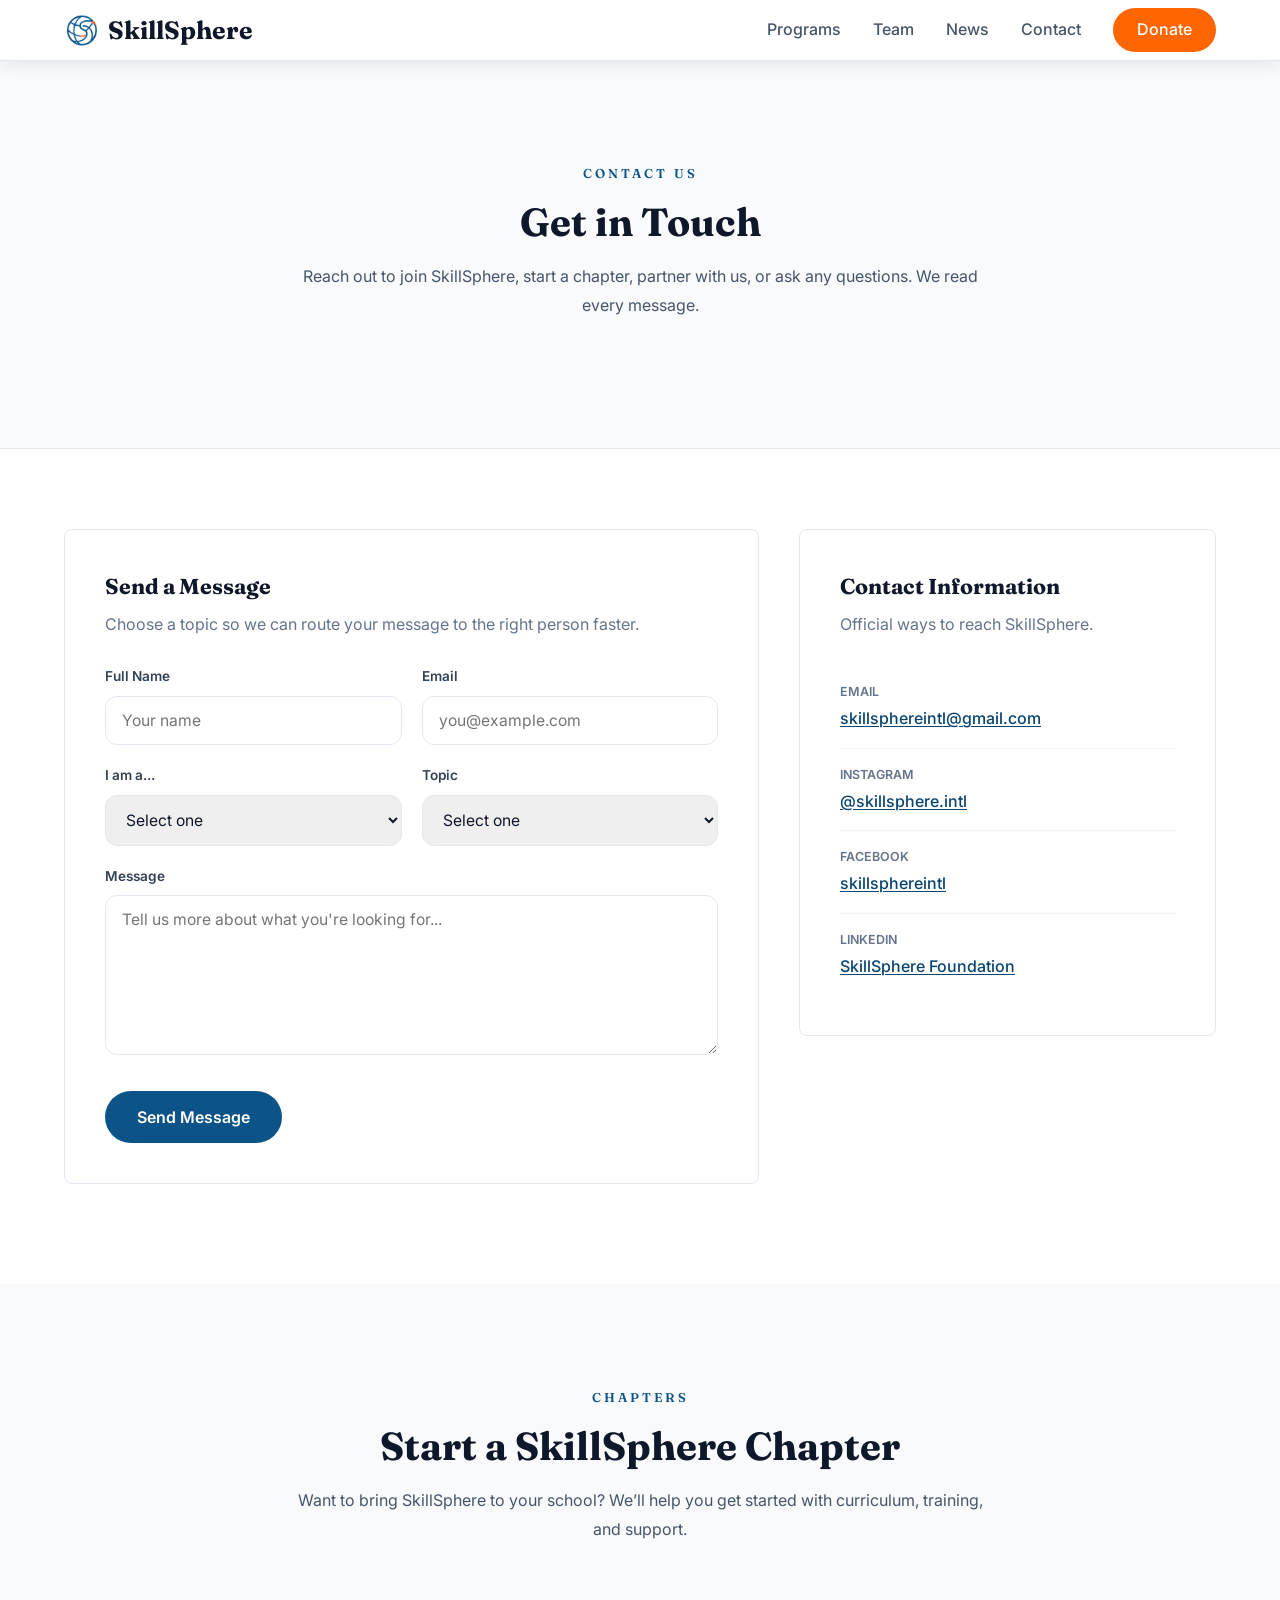
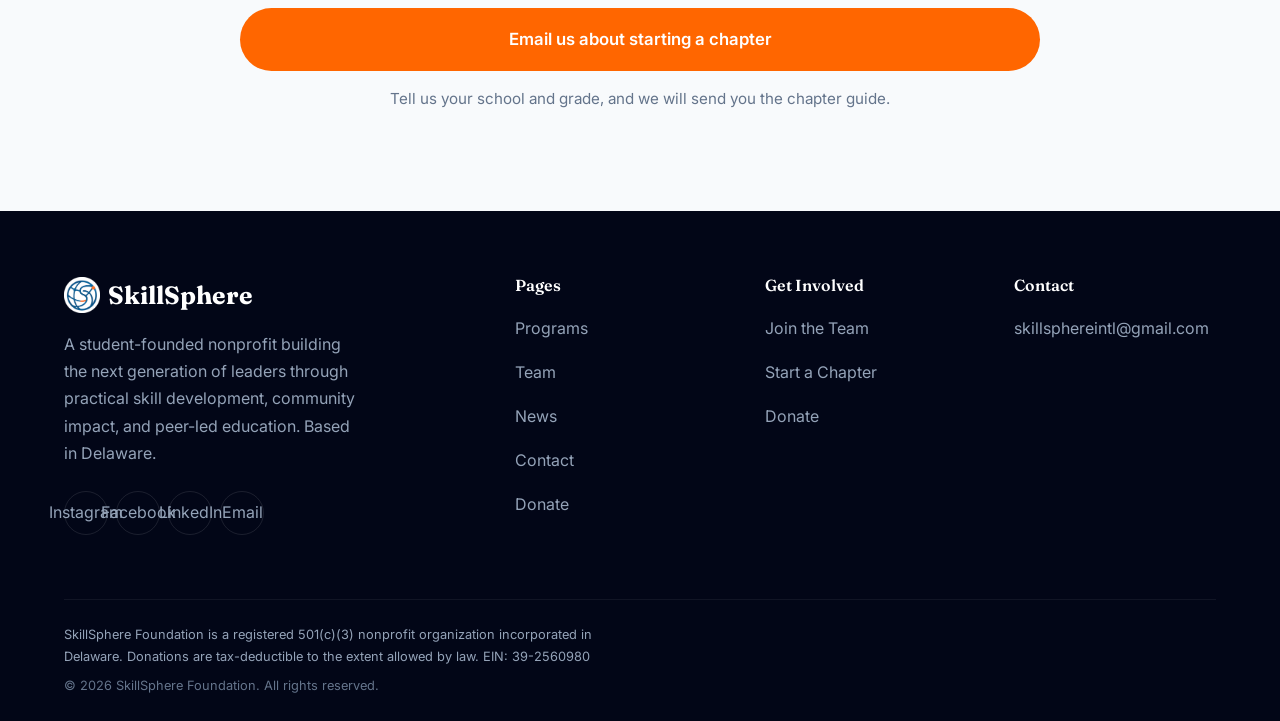
==== commit fd835f95: "Redesign the site around real photography Replaces the generated-looking site with one built from th" ====
--- a/contact/index.html
+++ b/contact/index.html
@@ -144,21 +144,20 @@
   <!-- NAVBAR -->
   <nav class="navbar scrolled no-hero" id="navbar">
     <div class="container">
-      <a href="../index.html" class="nav-logo">
+      <a href="../index.html" class="nav-logo" aria-label="SkillSphere Foundation home">
         <img src="../images/logo.png" alt="SkillSphere logo" />
         SkillSphere
       </a>
       <div class="nav-links" id="nav-links">
-        <a href="../index.html">Home</a>
         <a href="../programs/">Programs</a>
-        <a href="../team/">Meet the Team</a>
+        <a href="../team/">Team</a>
         <a href="../news/">News</a>
-        <a href="../contact/">Contact</a>
+        <a aria-current="page" href="../contact/">Contact</a>
         <a href="../donate/" class="nav-cta">Donate</a>
       </div>
-      <div class="nav-toggle" id="nav-toggle">
+      <button class="nav-toggle" id="nav-toggle" aria-label="Menu" aria-expanded="false" aria-controls="nav-links">
         <span></span><span></span><span></span>
-      </div>
+      </button>
     </div>
   </nav>
 
@@ -306,7 +305,7 @@
     <div class="container">
       <div class="footer-grid">
         <div class="footer-brand">
-          <a href="../index.html" class="nav-logo">
+          <a href="../index.html" class="nav-logo" aria-label="SkillSphere Foundation home">
             <img src="../images/logo.png" alt="SkillSphere" />
             SkillSphere
           </a>
@@ -321,9 +320,8 @@
 
         <div class="footer-col">
           <h4>Pages</h4>
-          <a href="../index.html">Home</a>
           <a href="../programs/">Programs</a>
-          <a href="../team/">Meet the Team</a>
+          <a href="../team/">Team</a>
           <a href="../news/">News</a>
           <a href="../contact/">Contact</a>
           <a href="../donate/">Donate</a>
--- a/style.css
+++ b/style.css
@@ -239,47 +239,10 @@
   line-height: 1.8;
 }
 
-/* ============================================
-   LOADER
-   ============================================ */
-.loader {
-  position: fixed;
-  inset: 0;
-  background: var(--neutral-950);
-  display: flex;
-  align-items: center;
-  justify-content: center;
-  z-index: 9999;
-  transition: opacity 0.6s ease, visibility 0.6s ease;
-}
-
 .loader.hidden {
   opacity: 0;
   visibility: hidden;
-}
-
-.loader-inner {
-  display: flex;
-  flex-direction: column;
-  align-items: center;
-  gap: var(--space-3);
-}
-
-.loader-logo {
-  height: 44px;
-  opacity: 0.8;
-}
-
-.loader-spinner {
-  width: 40px;
-  height: 40px;
-  border: 3px solid rgba(255, 255, 255, 0.1);
-  border-top-color: var(--primary-500);
-  border-radius: 50%;
-  animation: spin 0.8s linear infinite;
-}
-
-@keyframes spin {
+}@keyframes spin {
   to { transform: rotate(360deg); }
 }
 
@@ -429,47 +392,9 @@
 }
 
 
-
-
-
-
-
-.hero .container {
-  display: grid;
-  grid-template-columns: 1fr 1fr;
-  gap: var(--space-7);
-  align-items: center;
-  position: relative;
-  z-index: 2;
-}
-
 .hero-content {
   padding: var(--space-5) 0;
-}
-
-.hero-badge {
-  display: inline-flex;
-  align-items: center;
-  gap: var(--space-2);
-  background: rgba(255, 255, 255, 0.08);
-  border: 1px solid rgba(255, 255, 255, 0.16);
-  padding: var(--space-2) var(--space-3);
-  border-radius: var(--radius-pill);
-  font-size: var(--fs-100);
-  font-weight: 500;
-  color: var(--primary-200);
-  margin-bottom: var(--space-4);
-}
-
-.hero-badge .dot {
-  width: 8px;
-  height: 8px;
-  border-radius: 50%;
-  background: var(--success-400);
-  animation: pulse 2s ease-in-out infinite;
-}
-
-@keyframes pulse {
+}@keyframes pulse {
   0%, 100% { opacity: 1; transform: scale(1); }
   50% { opacity: 0.5; transform: scale(1.4); }
 }
@@ -482,7 +407,6 @@
   color: #fff;
   margin-bottom: var(--space-4);
 }
-
 
 .hero-desc {
   font-size: var(--fs-300);
@@ -553,72 +477,10 @@
 .btn-orange:hover {
   background: #ee5000;
   transform: translateY(-1px);
-}
-
-.hero-visual {
-  position: relative;
-}
-
-.hero-image-wrapper {
-  position: relative;
-  border-radius: var(--radius);
-  overflow: hidden;
-}
-
-.hero-image-wrapper img {
-  width: 100%;
-  height: 420px;
-  object-fit: cover;
-  display: block;
-}
-
-.hero-image-overlay {
-  position: absolute;
-  inset: 0;
-  background: linear-gradient(180deg, transparent 50%, rgba(17, 38, 64, 0.4) 100%);
-}
-
-.hero-stat-card {
-  position: absolute;
-  background: rgba(255, 255, 255, 0.10);
-  border: 1px solid rgba(255, 255, 255, 0.18);
-  border-radius: var(--radius);
-  padding: var(--space-3) var(--space-3);
-  color: #fff;
-  z-index: 5;
-  animation: floatCard 5s ease-in-out infinite;
-}
-
-.hero-stat-card--1 {
-  bottom: -20px;
-  left: -30px;
-}
-
-.hero-stat-card--2 {
-  top: 30px;
-  right: -30px;
-  animation-delay: -2s;
-}
-
-.hero-stat-card .stat-number {
-  font-family: var(--font-display);
-  font-size: var(--fs-400);
-  font-weight: 700;
-  line-height: 1;
-}
-
-.hero-stat-card .stat-label {
-  font-size: var(--fs-100);
-  color: rgba(255, 255, 255, 0.7);
-  margin-top: var(--space-1);
-}
-
-@keyframes floatCard {
+}@keyframes floatCard {
   0%, 100% { transform: translateY(0); }
   50% { transform: translateY(-6px); }
-}
-
-@keyframes fadeSlideUp {
+}@keyframes fadeSlideUp {
   from { opacity: 0; transform: translateY(30px); }
   to { opacity: 1; transform: translateY(0); }
 }
@@ -669,13 +531,6 @@
   font-weight: 500;
 }
 
-/* ============================================
-   ABOUT
-   ============================================ */
-.about {
-  background: var(--bg-secondary);
-}
-
 .about-grid {
   display: grid;
   grid-template-columns: 1fr 1fr;
@@ -693,42 +548,6 @@
   width: 100%;
   height: 480px;
   object-fit: cover;
-}
-
-.about-image-badge {
-  position: absolute;
-  bottom: 20px;
-  left: 20px;
-  background: #fff;
-  border: 1px solid var(--neutral-200);
-  padding: var(--space-3) var(--space-3);
-  border-radius: var(--radius);
-  display: flex;
-  align-items: center;
-  gap: var(--space-2);
-}
-
-.about-image-badge .badge-icon {
-  width: 40px;
-  height: 40px;
-  border-radius: 50%;
-  background: var(--primary-500);
-  display: flex;
-  align-items: center;
-  justify-content: center;
-  color: #fff;
-  font-size: var(--fs-300);
-}
-
-.about-image-badge .badge-text {
-  font-weight: 600;
-  font-size: var(--fs-200);
-  color: var(--neutral-800);
-}
-
-.about-image-badge .badge-sub {
-  font-size: var(--fs-100);
-  color: var(--neutral-500);
 }
 
 .about-content .section-label,
@@ -781,13 +600,6 @@
   font-weight: 600;
   font-size: var(--fs-200);
   color: var(--neutral-800);
-}
-
-/* ============================================
-   PROGRAMS
-   ============================================ */
-.programs {
-  background: var(--bg-primary);
 }
 
 .programs-grid {
@@ -859,41 +671,6 @@
   margin-bottom: var(--space-3);
 }
 
-.program-card-link {
-  display: inline-flex;
-  align-items: center;
-  gap: var(--space-2);
-  font-weight: 600;
-  font-size: var(--fs-200);
-  color: var(--primary-500);
-  transition: var(--transition);
-}
-
-.program-card-link:hover {
-  gap: var(--space-2);
-  color: var(--primary-600);
-}
-
-/* ============================================
-   INITIATIVES
-   ============================================ */
-.initiatives {
-  background: var(--neutral-950);
-  color: #fff;
-  position: relative;
-  overflow: hidden;
-}
-
-.initiatives::before {
-  content: '';
-  position: absolute;
-  top: 0;
-  left: 0;
-  right: 0;
-  height: 1px;
-  background: linear-gradient(90deg, transparent, var(--primary-500), transparent);
-}
-
 .initiatives .section-label {
   color: var(--primary-300);
 }
@@ -904,84 +681,6 @@
 
 .initiatives .section-desc {
   color: var(--neutral-400);
-}
-
-.initiatives-grid {
-  display: grid;
-  grid-template-columns: repeat(2, 1fr);
-  gap: var(--space-4);
-}
-
-.initiative-card {
-  background: rgba(255, 255, 255, 0.04);
-  border: 1px solid rgba(255, 255, 255, 0.08);
-  border-radius: var(--radius);
-  padding: var(--space-5);
-  transition: var(--transition);
-  position: relative;
-  overflow: hidden;
-}
-
-.initiative-card::before {
-  content: '';
-  position: absolute;
-  top: 0;
-  left: 0;
-  right: 0;
-  height: 3px;
-  background: var(--primary-500);
-  transform: scaleX(0);
-  transform-origin: left;
-  transition: var(--transition);
-}
-
-.initiative-card:hover::before {
-  transform: scaleX(1);
-}
-
-.initiative-card:hover {
-  background: rgba(255, 255, 255, 0.06);
-  transform: translateY(-2px);
-  border-color: rgba(255, 255, 255, 0.12);
-}
-
-.initiative-icon {
-  width: 56px;
-  height: 56px;
-  border-radius: var(--radius);
-  background: var(--primary-500);
-  display: flex;
-  align-items: center;
-  justify-content: center;
-  font-size: var(--fs-400);
-  margin-bottom: var(--space-3);
-}
-
-.initiative-title {
-  font-family: var(--font-display);
-  font-size: var(--fs-300);
-  font-weight: 700;
-  margin-bottom: var(--space-2);
-}
-
-.initiative-desc {
-  font-size: var(--fs-200);
-  color: var(--neutral-400);
-  line-height: 1.7;
-}
-
-/* ============================================
-   SUPPLY DRIVE
-   ============================================ */
-.supply-drive {
-  background: var(--bg-secondary);
-}
-
-.supply-drive-grid {
-  display: grid;
-  grid-template-columns: 1fr 1fr;
-  gap: var(--space-7);
-  align-items: center;
 }
 
 .supply-drive-content .section-label,
@@ -989,532 +688,9 @@
   text-align: left;
 }
 
-.supply-drive-text {
-  color: var(--text-secondary);
-  line-height: 1.8;
-  margin-bottom: var(--space-3);
-  font-size: var(--fs-200);
-}
-
-.drive-stats {
-  display: grid;
-  grid-template-columns: 1fr 1fr;
-  gap: var(--space-3);
-  margin: var(--space-4) 0;
-}
-
-.drive-stat {
-  background: #fff;
-  border: 1px solid var(--neutral-200);
-  border-radius: var(--radius);
-  padding: var(--space-3);
-  text-align: center;
-  transition: var(--transition);
-}
-
-.drive-stat:hover {
-  border-color: var(--primary-300);
-}
-
-.drive-stat-num {
-  font-family: var(--font-display);
-  font-size: var(--fs-400);
-  font-weight: 800;
-  color: var(--primary-600);
-  line-height: 1;
-  margin-bottom: var(--space-1);
-}
-
-.drive-stat-label {
-  font-size: var(--fs-100);
-  color: var(--neutral-500);
-  font-weight: 500;
-}
-
-.drive-card {
-  background: #fff;
-  border-radius: var(--radius);
-  padding: var(--space-5);
-  border: 1px solid var(--neutral-200);
-}
-
-.drive-card-header {
-  display: flex;
-  align-items: center;
-  gap: var(--space-3);
-  margin-bottom: var(--space-4);
-  padding-bottom: var(--space-4);
-  border-bottom: 1px solid var(--neutral-100);
-}
-
-.drive-card-icon {
-  width: 56px;
-  height: 56px;
-  border-radius: var(--radius);
-  background: #ff6600;
-  display: flex;
-  align-items: center;
-  justify-content: center;
-  font-size: var(--fs-400);
-  flex-shrink: 0;
-}
-
-.drive-card-title {
-  font-family: var(--font-display);
-  font-size: var(--fs-300);
-  font-weight: 700;
-  color: var(--neutral-900);
-}
-
-.drive-card-sub {
-  font-size: var(--fs-100);
-  color: var(--neutral-500);
-  margin-top: var(--space-1);
-}
-
-.drive-phases {
-  display: flex;
-  flex-direction: column;
-  gap: var(--space-3);
-}
-
-.drive-phase {
-  display: flex;
-  align-items: flex-start;
-  gap: var(--space-3);
-}
-
-.phase-dot {
-  width: 10px;
-  height: 10px;
-  border-radius: 50%;
-  background: var(--primary-500);
-  margin-top: var(--space-1);
-  flex-shrink: 0;
-  position: relative;
-}
-
-.phase-dot::after {
-  content: '';
-  position: absolute;
-  top: 10px;
-  left: 50%;
-  transform: translateX(-50%);
-  width: 1px;
-  height: 22px;
-  background: var(--neutral-200);
-}
-
-.drive-phase:last-child .phase-dot::after {
-  display: none;
-}
-
-.phase-dot.inactive {
-  background: var(--neutral-300);
-}
-
-.phase-name {
-  font-weight: 600;
-  font-size: var(--fs-200);
-  color: var(--neutral-800);
-  margin-bottom: var(--space-1);
-}
-
-.phase-name.inactive {
-  color: var(--neutral-400);
-}
-
-.phase-detail {
-  font-size: var(--fs-100);
-  color: var(--neutral-500);
-}
-
-.drive-card-footer {
-  margin-top: var(--space-4);
-  padding-top: var(--space-4);
-  border-top: 1px solid var(--neutral-100);
-}
-
-.drive-progress-label {
-  display: flex;
-  justify-content: space-between;
-  font-size: var(--fs-100);
-  font-weight: 600;
-  color: var(--neutral-700);
-  margin-bottom: var(--space-2);
-}
-
-/* ============================================
-   WORKSHOPS
-   ============================================ */
-.workshops {
-  background: var(--bg-primary);
-}
-
-.workshops-grid {
-  display: grid;
-  grid-template-columns: 1fr 1fr;
-  gap: var(--space-4);
-}
-
-.workshop-card {
-  background: #fff;
-  border: 1px solid var(--neutral-200);
-  border-radius: var(--radius);
-  overflow: hidden;
-  transition: var(--transition);
-  display: flex;
-  flex-direction: column;
-}
-
-.workshop-card:hover {
-  transform: translateY(-3px);
-  border-color: var(--primary-200);
-}
-
-.workshop-card-top {
-  height: 200px;
-  overflow: hidden;
-  position: relative;
-}
-
-.workshop-card-top img {
-  width: 100%;
-  height: 100%;
-  object-fit: cover;
-}
-
-.workshop-badge {
-  position: absolute;
-  top: 14px;
-  right: 14px;
-  background: rgba(0, 0, 0, 0.62);
-  color: #fff;
-  padding: var(--space-1) var(--space-2);
-  border-radius: var(--radius-pill);
-  font-size: var(--fs-100);
-  font-weight: 600;
-  z-index: 2;
-}
-
-.workshop-card-body {
-  padding: var(--space-4);
-  flex: 1;
-  display: flex;
-  flex-direction: column;
-}
-
-.workshop-meta {
-  display: flex;
-  align-items: center;
-  gap: var(--space-2);
-  margin-bottom: var(--space-3);
-}
-
-.workshop-tag {
-  font-size: var(--fs-100);
-  font-weight: 600;
-  letter-spacing: 0.5px;
-  text-transform: uppercase;
-  color: var(--primary-600);
-  background: var(--primary-50);
-  padding: var(--space-1) var(--space-2);
-  border-radius: var(--radius-pill);
-}
-
-.workshop-date {
-  font-size: var(--fs-100);
-  color: var(--neutral-400);
-}
-
-.workshop-card-title {
-  font-family: var(--font-display);
-  font-size: var(--fs-300);
-  font-weight: 700;
-  color: var(--neutral-900);
-  margin-bottom: var(--space-2);
-}
-
-.workshop-card-desc {
-  font-size: var(--fs-200);
-  color: var(--text-secondary);
-  line-height: 1.7;
-  margin-bottom: var(--space-3);
-  flex: 1;
-}
-
-.workshop-chips {
-  display: flex;
-  flex-wrap: wrap;
-  gap: var(--space-2);
-}
-
-.chip {
-  font-size: var(--fs-100);
-  font-weight: 500;
-  color: var(--neutral-600);
-  background: var(--neutral-100);
-  padding: var(--space-1) var(--space-2);
-  border-radius: var(--radius-pill);
-}
-
-/* ============================================
-   CHAPTERS
-   ============================================ */
-.chapters {
-  background: var(--bg-secondary);
-}
-
-.chapters-grid {
-  display: grid;
-  grid-template-columns: 1fr 1fr;
-  gap: var(--space-7);
-  align-items: center;
-}
-
 .chapters-content .section-label,
 .chapters-content .section-title {
   text-align: left;
-}
-
-.chapters-text {
-  color: var(--text-secondary);
-  line-height: 1.8;
-  margin-bottom: var(--space-3);
-  font-size: var(--fs-200);
-}
-
-.chapter-steps {
-  display: flex;
-  flex-direction: column;
-  gap: var(--space-3);
-  margin: var(--space-4) 0;
-}
-
-.chapter-step {
-  display: flex;
-  gap: var(--space-3);
-  align-items: flex-start;
-}
-
-.step-num {
-  width: 36px;
-  height: 36px;
-  border-radius: 50%;
-  background: var(--primary-500);
-  color: #fff;
-  font-weight: 700;
-  font-size: var(--fs-200);
-  display: flex;
-  align-items: center;
-  justify-content: center;
-  flex-shrink: 0;
-}
-
-.step-title {
-  font-weight: 600;
-  font-size: var(--fs-200);
-  color: var(--neutral-800);
-  margin-bottom: var(--space-1);
-}
-
-.step-desc {
-  font-size: var(--fs-200);
-  color: var(--neutral-500);
-  line-height: 1.65;
-}
-
-.chapter-benefits {
-  display: grid;
-  grid-template-columns: 1fr 1fr;
-  gap: var(--space-3);
-}
-
-.chapter-benefit {
-  background: #fff;
-  border: 1px solid var(--neutral-200);
-  border-radius: var(--radius);
-  padding: var(--space-4);
-  text-align: center;
-  transition: var(--transition);
-}
-
-.chapter-benefit:hover {
-  border-color: var(--primary-300);
-  transform: translateY(-2px);
-}
-
-.chapter-benefit-icon {
-  font-size: var(--fs-500);
-  margin-bottom: var(--space-2);
-}
-
-.chapter-benefit-title {
-  font-family: var(--font-display);
-  font-size: var(--fs-200);
-  font-weight: 700;
-  color: var(--neutral-800);
-  margin-bottom: var(--space-1);
-}
-
-.chapter-benefit-desc {
-  font-size: var(--fs-100);
-  color: var(--neutral-500);
-  line-height: 1.6;
-}
-
-/* ============================================
-   GALLERY
-   ============================================ */
-.gallery {
-  background: var(--bg-primary);
-}
-
-.gallery-grid {
-  display: grid;
-  grid-template-columns: repeat(3, 1fr);
-  gap: var(--space-3);
-}
-
-.gallery-item {
-  position: relative;
-  border-radius: var(--radius);
-  overflow: hidden;
-  cursor: pointer;
-  height: 280px;
-}
-
-.gallery-item img {
-  width: 100%;
-  height: 100%;
-  object-fit: cover;
-  transition: var(--transition);
-}
-
-.gallery-item:hover img {
-  transform: scale(1.05);
-}
-
-.gallery-overlay {
-  position: absolute;
-  inset: 0;
-  background: linear-gradient(180deg, transparent 40%, rgba(17, 38, 64, 0.85) 100%);
-  display: flex;
-  align-items: flex-end;
-  padding: var(--space-4);
-  opacity: 0;
-  transition: var(--transition);
-}
-
-.gallery-item:hover .gallery-overlay {
-  opacity: 1;
-}
-
-.gallery-overlay p {
-  color: #fff;
-  font-weight: 600;
-  font-size: var(--fs-200);
-}
-
-/* ============================================
-   TESTIMONIALS
-   ============================================ */
-.testimonials {
-  background: var(--bg-secondary);
-  overflow: hidden;
-}
-
-.testimonials-track {
-  display: flex;
-  gap: var(--space-4);
-  overflow: visible;
-}
-
-.testimonial-card {
-  min-width: 380px;
-  flex-shrink: 0;
-  background: #fff;
-  border: 1px solid var(--neutral-200);
-  border-radius: var(--radius);
-  padding: var(--space-5);
-  position: relative;
-}
-
-.testimonial-card::before {
-  content: '\201C';
-  font-family: Georgia, serif;
-  font-size: var(--fs-700);
-  position: absolute;
-  top: 10px;
-  left: 24px;
-  color: var(--primary-100);
-  line-height: 1;
-}
-
-.testimonial-text {
-  font-size: var(--fs-200);
-  color: var(--text-secondary);
-  line-height: 1.8;
-  margin-bottom: var(--space-4);
-  position: relative;
-  z-index: 2;
-}
-
-.testimonial-author {
-  display: flex;
-  align-items: center;
-  gap: var(--space-3);
-}
-
-.testimonial-avatar {
-  width: 48px;
-  height: 48px;
-  border-radius: 50%;
-  background: var(--primary-500);
-  display: flex;
-  align-items: center;
-  justify-content: center;
-  color: #fff;
-  font-weight: 700;
-  font-size: var(--fs-300);
-}
-
-.testimonial-name {
-  font-weight: 600;
-  font-size: var(--fs-200);
-  color: var(--neutral-800);
-}
-
-.testimonial-role {
-  font-size: var(--fs-100);
-  color: var(--neutral-500);
-}
-
-.testimonials-controls {
-  display: flex;
-  justify-content: center;
-  gap: var(--space-3);
-  margin-top: var(--space-5);
-}
-
-.testimonial-btn {
-  width: 48px;
-  height: 48px;
-  border-radius: 50%;
-  border: 2px solid var(--neutral-300);
-  background: transparent;
-  cursor: pointer;
-  display: flex;
-  align-items: center;
-  justify-content: center;
-  transition: var(--transition);
-  color: var(--neutral-600);
-}
-
-.testimonial-btn:hover {
-  border-color: var(--primary-500);
-  background: var(--primary-500);
-  color: #fff;
 }
 
 /* ============================================
@@ -1528,7 +704,6 @@
   text-align: center;
 }
 
-
 .cta-content {
   position: relative;
   z-index: 2;
@@ -1557,34 +732,6 @@
   justify-content: center;
   gap: var(--space-3);
   flex-wrap: wrap;
-}
-
-.contact-form-inline {
-  max-width: 500px;
-  margin: 0 auto var(--space-4);
-}
-
-.input-group {
-  display: flex;
-  border-radius: var(--radius-pill);
-  overflow: hidden;
-  border: 1px solid rgba(255, 255, 255, 0.15);
-  background: rgba(255, 255, 255, 0.06);
-}
-
-.input-group input {
-  flex: 1;
-  padding: var(--space-3) var(--space-4);
-  background: transparent;
-  border: none;
-  color: #fff;
-  font-family: var(--font-body);
-  font-size: var(--fs-200);
-  outline: none;
-}
-
-.input-group input::placeholder {
-  color: rgba(255, 255, 255, 0.4);
 }
 
 .input-group .btn {
@@ -1695,24 +842,10 @@
   color: var(--primary-300);
 }
 
-/* ============================================
-   REVEAL ANIMATIONS
-   ============================================ */
-.reveal {
-  opacity: 0;
-  transform: translateY(40px);
-  transition: opacity 0.8s ease, transform 0.8s ease;
-}
-
 .reveal.visible {
   opacity: 1;
   transform: translateY(0);
 }
-
-.reveal-delay-1 { transition-delay: 0.1s; }
-.reveal-delay-2 { transition-delay: 0.2s; }
-.reveal-delay-3 { transition-delay: 0.3s; }
-.reveal-delay-4 { transition-delay: 0.4s; }
 
 /* ============================================
    BACK TO TOP
@@ -1746,12 +879,8 @@
 .back-to-top:hover {
   background: var(--primary-600);
   transform: translateY(-2px);
-}
-
-/* ============================================
-   RESPONSIVE
-   ============================================ */
-@media (max-width: 1024px) {
+}@media (max-width: 1024px) {
+
   .hero .container {
     grid-template-columns: 1fr;
     text-align: center;
@@ -1767,11 +896,6 @@
     justify-content: center;
   }
 
-  .hero-visual {
-    max-width: 520px;
-    margin: 0 auto;
-  }
-
   .about-grid,
   .supply-drive-grid,
   .chapters-grid {
@@ -1785,9 +909,8 @@
   .footer-grid {
     grid-template-columns: 1fr 1fr;
   }
-}
-
-@media (max-width: 768px) {
+}@media (max-width: 768px) {
+
   .section {
     padding: var(--space-6) 0;
   }
@@ -1834,14 +957,6 @@
     grid-template-columns: 1fr;
   }
 
-  .gallery-grid {
-    grid-template-columns: repeat(2, 1fr);
-  }
-
-  .testimonial-card {
-    min-width: 300px;
-  }
-
   .footer-grid {
     grid-template-columns: 1fr;
     gap: var(--space-5);
@@ -1852,24 +967,7 @@
     gap: var(--space-2);
     text-align: center;
   }
-
-  .hero-stat-card {
-    display: none;
-  }
-
-  .chapter-benefits {
-    grid-template-columns: 1fr 1fr;
-  }
-
-  .drive-stats {
-    grid-template-columns: 1fr 1fr;
-  }
-}
-
-@media (max-width: 480px) {
-  .gallery-grid {
-    grid-template-columns: 1fr;
-  }
+}@media (max-width: 480px) {
 
   .about-features {
     grid-template-columns: 1fr;
@@ -1878,43 +976,249 @@
   .hero-title {
     font-size: var(--fs-600);
   }
-
-  .chapter-benefits {
-    grid-template-columns: 1fr;
-  }
-
-  .drive-stats {
-    grid-template-columns: 1fr;
-  }
-}
-
-/* ============================================
-   REDUCED MOTION
-   ============================================ */
-@media (prefers-reduced-motion: no-preference) {
+}@media (prefers-reduced-motion: no-preference) {
+
   html { scroll-behavior: smooth; }
-}
-
-@media (prefers-reduced-motion: reduce) {
+}@media (prefers-reduced-motion: reduce) {
+
   *, *::before, *::after {
     animation-duration: 0.01ms !important;
     animation-iteration-count: 1 !important;
     transition-duration: 0.01ms !important;
     scroll-behavior: auto !important;
   }
-}
-
-/* ============================================
-   HERO ENTRANCE
-   ============================================
-   The hero is visible by default. The staggered entrance is added only
-   when motion is welcome, using fill-mode both so the element is hidden
-   during its delay rather than flashing in first. Anyone with
-   prefers-reduced-motion set simply sees the finished state.        */
-@media (prefers-reduced-motion: no-preference) {
-  .hero-badge   { animation: fadeSlideUp 0.8s ease both; }
+}@media (prefers-reduced-motion: no-preference) {
+
   .hero-title   { animation: fadeSlideUp 0.8s ease 0.15s both; }
   .hero-desc    { animation: fadeSlideUp 0.8s ease 0.3s both; }
   .hero-actions { animation: fadeSlideUp 0.8s ease 0.45s both; }
-  .hero-visual  { animation: fadeSlideUp 1s ease 0.5s both; }
-}
+}
+
+/* ============================================
+   REBUILD COMPONENTS
+   Every value below is a token. Layouts are deliberately asymmetric
+   (7/5 hero, 58/42 programs, 5/7 story) to break the centred-column
+   rhythm that made the old site read as generated.
+   ============================================ */
+
+.eyebrow {
+  font-family: var(--font-body);
+  font-size: var(--fs-100);
+  font-weight: 600;
+  letter-spacing: 0.12em;
+  text-transform: uppercase;
+  color: var(--primary-500);
+  margin-bottom: var(--space-3);
+}
+.eyebrow--light { color: var(--primary-200); }
+
+.section-head { max-width: var(--measure); margin: 0 auto var(--space-6); text-align: center; }
+.section-head--left { margin-left: 0; text-align: left; }
+.section-head .section-title { margin-bottom: var(--space-3); }
+.section-head .section-desc { margin: 0 auto; }
+.section-head--left .section-desc { margin-left: 0; }
+
+.text-link {
+  display: inline-flex;
+  align-items: center;
+  gap: var(--space-2);
+  font-weight: 600;
+  color: var(--primary-500);
+  min-height: 24px;
+}
+.text-link::after { content: '\2192'; transition: transform var(--transition); }
+.text-link:hover::after { transform: translateX(var(--space-1)); }
+.text-link--light { color: #fff; }
+
+/* ---- Hero ---- */
+.hero { min-height: auto; padding: calc(var(--space-9) + var(--space-5)) 0 var(--space-8); }
+.hero-grid {
+  display: grid;
+  grid-template-columns: 7fr 5fr;
+  gap: var(--space-7);
+  align-items: center;
+}
+.hero-content { padding: 0; min-width: 0; }
+.hero-figure { min-width: 0; }
+.hero-title { font-weight: 700; line-height: var(--lh-tight); margin-bottom: var(--space-4); max-width: 18ch; }
+.hero-desc { max-width: var(--measure); margin-bottom: var(--space-5); }
+.hero-figure { margin: 0; }
+.hero-figure img {
+  width: 100%;
+  height: auto;
+  border-radius: var(--radius);
+  border: 1px solid rgba(255, 255, 255, 0.12);
+}
+.hero-figure figcaption {
+  margin-top: var(--space-3);
+  font-size: var(--fs-100);
+  line-height: var(--lh-normal);
+  color: var(--neutral-400);
+  max-width: var(--measure);
+}
+
+/* ---- Press strip ---- */
+.press-strip { background: var(--bg-primary); border-bottom: 1px solid var(--neutral-200); }
+.press-strip__inner {
+  display: flex;
+  align-items: center;
+  gap: var(--space-5);
+  padding-top: var(--space-4);
+  padding-bottom: var(--space-4);
+  flex-wrap: wrap;
+}
+.press-label { font-size: var(--fs-100); font-weight: 600; letter-spacing: 0.08em; text-transform: uppercase; color: var(--neutral-500); margin: 0; }
+.press-list { display: flex; gap: var(--space-6); flex-wrap: wrap; }
+.press-list li { display: flex; align-items: baseline; gap: var(--space-2); }
+.press-mark { font-family: var(--font-display); font-weight: 700; font-size: var(--fs-300); color: var(--neutral-900); letter-spacing: -0.01em; }
+.press-mark small { font-size: var(--fs-100); font-weight: 600; color: var(--neutral-600); }
+.press-date { font-size: var(--fs-100); color: var(--neutral-500); }
+
+/* ---- Impact ---- */
+.impact-strip { background: var(--primary-900); padding: var(--space-7) 0; }
+.impact-strip::before { display: none; }
+.impact-grid { display: grid; grid-template-columns: repeat(4, 1fr); gap: var(--space-5); }
+.impact-item { text-align: left; border-left: 1px solid rgba(255, 255, 255, 0.14); padding-left: var(--space-4); }
+.impact-number { font-weight: 700; margin-bottom: var(--space-2); }
+.impact-label { color: var(--primary-200); max-width: none; }
+
+/* ---- Programs: one lead card, two stacked ---- */
+.programs-layout {
+  display: grid;
+  grid-template-columns: 58fr 42fr;
+  grid-template-rows: auto auto;
+  gap: var(--space-4);
+}
+.program {
+  display: flex;
+  flex-direction: column;
+  background: var(--bg-primary);
+  border: 1px solid var(--neutral-200);
+  border-radius: var(--radius);
+  overflow: hidden;
+  transition: border-color var(--transition), transform var(--transition);
+}
+.program:hover { border-color: var(--primary-300); }
+.program img { width: 100%; height: 220px; object-fit: cover; }
+.program--lead { grid-row: 1 / 3; }
+.program--lead img { height: 100%; min-height: 320px; flex: 1; }
+.program__body { padding: var(--space-4); }
+.program__body h3 { font-size: var(--fs-400); margin-bottom: var(--space-2); }
+.program__body p { color: var(--text-secondary); margin-bottom: var(--space-3); }
+.program--lead .program__body { padding: var(--space-5); }
+.program--lead .program__body h3 { font-size: var(--fs-500); }
+
+/* ---- Featured story: media left, text right ---- */
+.story { background: var(--bg-secondary); }
+.story-grid { display: grid; grid-template-columns: 5fr 7fr; gap: var(--space-7); align-items: center; }
+.story-media { position: relative; }
+.story-img { display: block; border-radius: var(--radius); border: 1px solid var(--neutral-200); }
+.story-img--main { width: 88%; height: auto; }
+.story-img--inset {
+  position: absolute;
+  right: 0;
+  bottom: calc(-1 * var(--space-5));
+  width: 56%;
+  height: auto;
+  border: var(--space-1) solid var(--bg-secondary);
+}
+.story-body p { margin-bottom: var(--space-3); color: var(--text-secondary); }
+.story-body .section-title { margin-bottom: var(--space-4); }
+.story-facts {
+  display: flex;
+  gap: var(--space-5);
+  margin: var(--space-4) 0 var(--space-5);
+  padding: var(--space-3) 0;
+  border-top: 1px solid var(--neutral-200);
+  border-bottom: 1px solid var(--neutral-200);
+  flex-wrap: wrap;
+}
+.story-facts li { font-size: var(--fs-100); color: var(--neutral-600); display: flex; flex-direction: column; gap: var(--space-1); }
+.story-facts strong { font-family: var(--font-display); font-size: var(--fs-400); color: var(--primary-600); line-height: 1; }
+
+/* ---- Partners: text wordmarks, no logos hotlinked ---- */
+.partner-list {
+  display: grid;
+  grid-template-columns: repeat(auto-fit, minmax(220px, 1fr));
+  gap: var(--space-3);
+}
+.partner-list li {
+  padding: var(--space-4);
+  border: 1px solid var(--neutral-200);
+  border-radius: var(--radius);
+  font-family: var(--font-display);
+  font-weight: 600;
+  font-size: var(--fs-300);
+  color: var(--neutral-800);
+  text-align: center;
+  line-height: var(--lh-snug);
+}
+
+/* ---- Get involved: dark band, three doors ---- */
+.involve { background: var(--primary-800); color: #fff; }
+.involve .section-title { color: #fff; }
+.involve-grid { display: grid; grid-template-columns: repeat(3, 1fr); gap: var(--space-4); }
+.involve-card {
+  display: flex;
+  flex-direction: column;
+  gap: var(--space-3);
+  padding: var(--space-5);
+  border: 1px solid rgba(255, 255, 255, 0.18);
+  border-radius: var(--radius);
+  color: #fff;
+  transition: transform var(--transition), border-color var(--transition), background var(--transition);
+}
+.involve-card:hover { transform: translateY(calc(-1 * var(--space-1))); border-color: rgba(255, 255, 255, 0.4); background: rgba(255, 255, 255, 0.04); }
+.involve-card h3 { font-size: var(--fs-400); }
+.involve-card p { color: var(--primary-100); flex: 1; }
+.involve-card--accent { background: var(--accent-500); border-color: var(--accent-500); color: #fff; }
+.involve-card--accent p { color: #fff; }
+.involve-card--accent:hover { background: var(--accent-500); border-color: #fff; }
+
+/* ---- Footer heading (was h4, which skipped levels on shallow pages) ---- */
+.footer-heading {
+  color: #fff;
+  font-family: var(--font-display);
+  font-weight: 600;
+  font-size: var(--fs-200);
+  line-height: var(--lh-snug);
+  margin-bottom: var(--space-3);
+}
+
+/* ---- Nav toggle is a real button now ---- */
+.nav-toggle { background: none; border: 0; padding: var(--space-2); }
+body.nav-open { overflow: hidden; }@media (prefers-reduced-motion: no-preference) {
+
+  [data-reveal] { opacity: 0; transform: translateY(var(--space-3)); transition: opacity 0.55s cubic-bezier(0.2, 0.7, 0.2, 1), transform 0.55s cubic-bezier(0.2, 0.7, 0.2, 1); }
+  [data-reveal].is-in { opacity: 1; transform: none; }
+}@media (max-width: 1024px) {
+
+  .hero-grid, .story-grid { grid-template-columns: 1fr; gap: var(--space-6); }
+  .hero-title { max-width: none; }
+  .programs-layout { grid-template-columns: 1fr; }
+  .program--lead { grid-row: auto; }
+  .program--lead img { min-height: 0; height: 260px; flex: none; }
+  .impact-grid { grid-template-columns: repeat(2, 1fr); }
+  .involve-grid { grid-template-columns: 1fr; }
+  .story-img--main { width: 100%; }
+  .story-img--inset { position: static; width: 60%; margin-top: var(--space-3); border-width: 0; }
+}@media (max-width: 560px) {
+
+  .hero { padding-top: calc(var(--space-8) + var(--space-5)); }
+  .impact-grid { grid-template-columns: 1fr; }
+  .press-list { gap: var(--space-4); }
+  .story-facts { gap: var(--space-4); }
+}
+
+/* Subpage intro band (was an inline style on programs/ and news/) */
+.page-hero { background: var(--bg-secondary); padding: calc(var(--space-9) + var(--space-3)) 0 var(--space-7); }
+
+/* News feature (replaces an inline-styled fundraiser box) */
+.news-feature { display: grid; grid-template-columns: 1fr 1fr; border: 1px solid var(--neutral-200); border-radius: var(--radius); overflow: hidden; background: var(--bg-primary); }
+.news-feature img { width: 100%; height: 100%; object-fit: cover; }
+.news-feature__body { padding: var(--space-6); }
+.news-feature__body h2 { font-size: var(--fs-500); margin-bottom: var(--space-3); }
+.news-feature__body p { color: var(--text-secondary); margin-bottom: var(--space-3); }
+.card-date { display: block; margin-top: var(--space-2); font-size: var(--fs-100); color: var(--neutral-500); }@media (max-width: 1024px) {
+ .news-feature { grid-template-columns: 1fr; }
+}
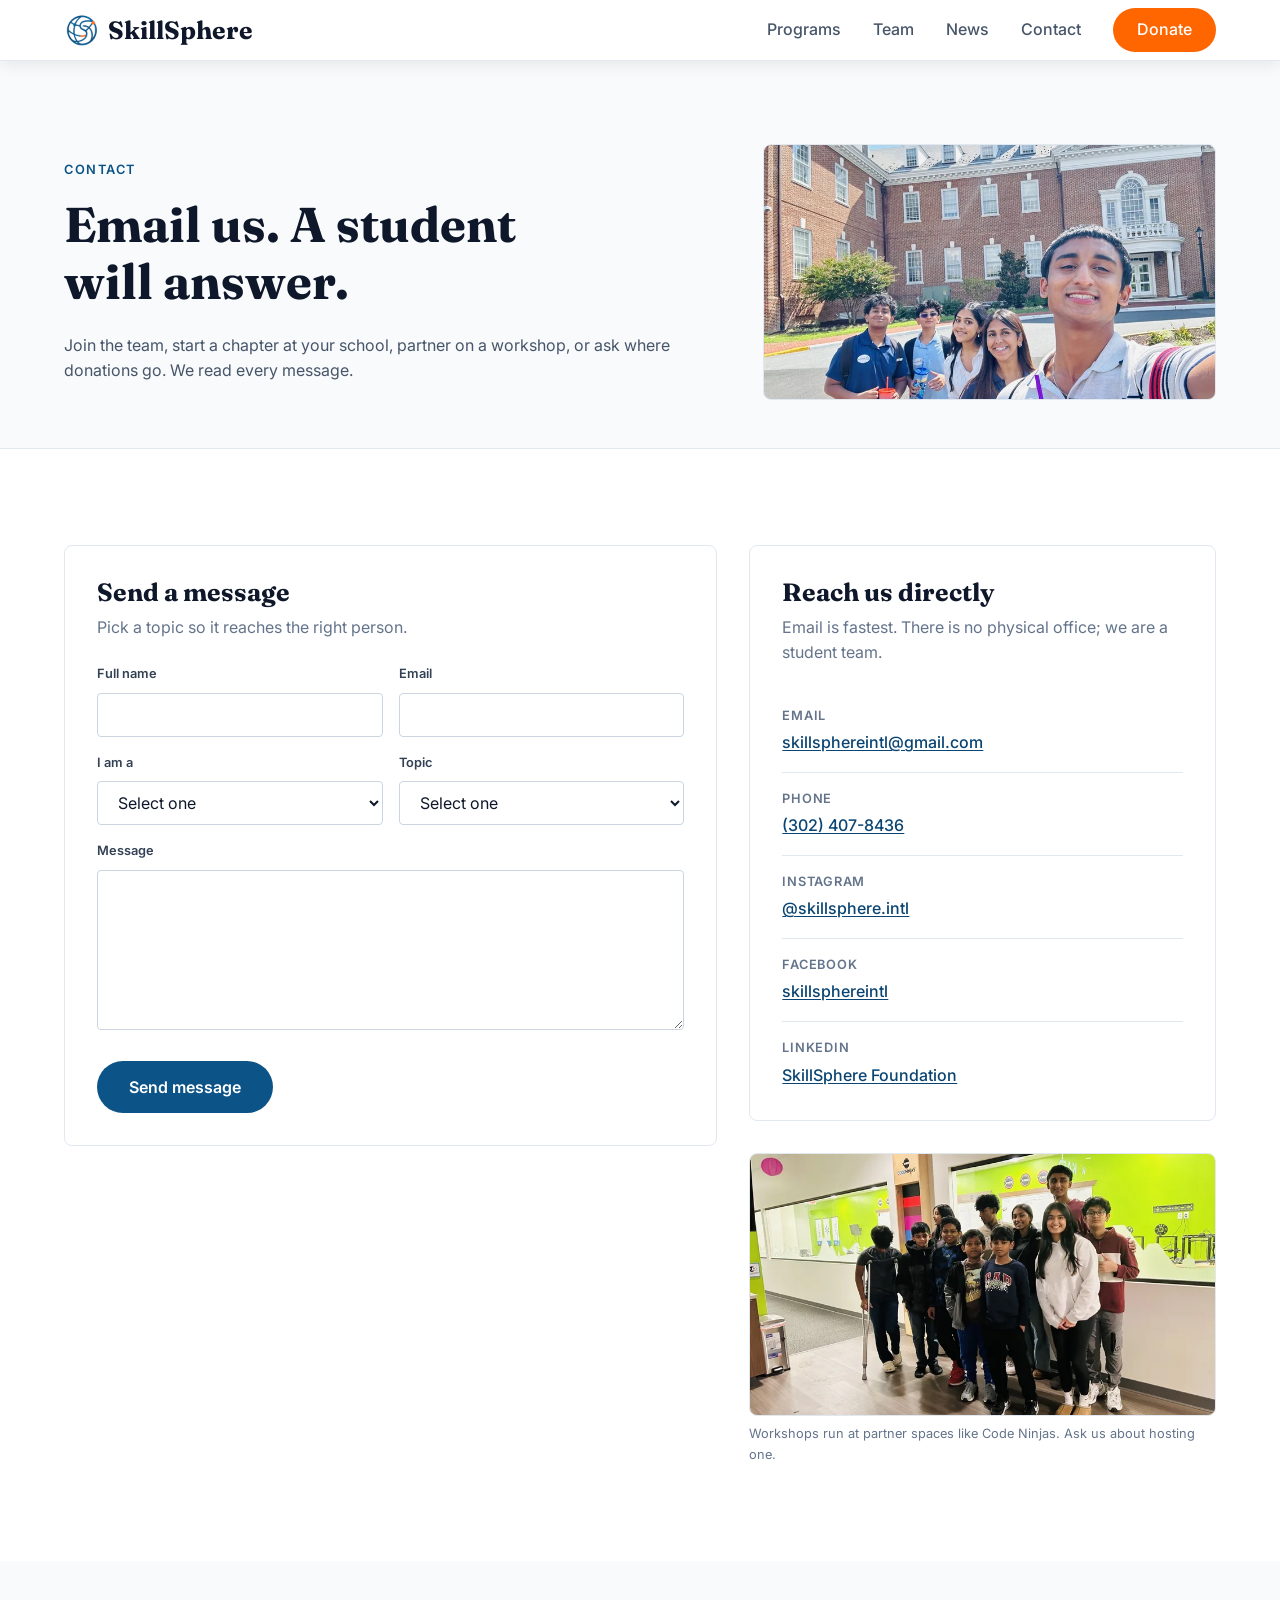
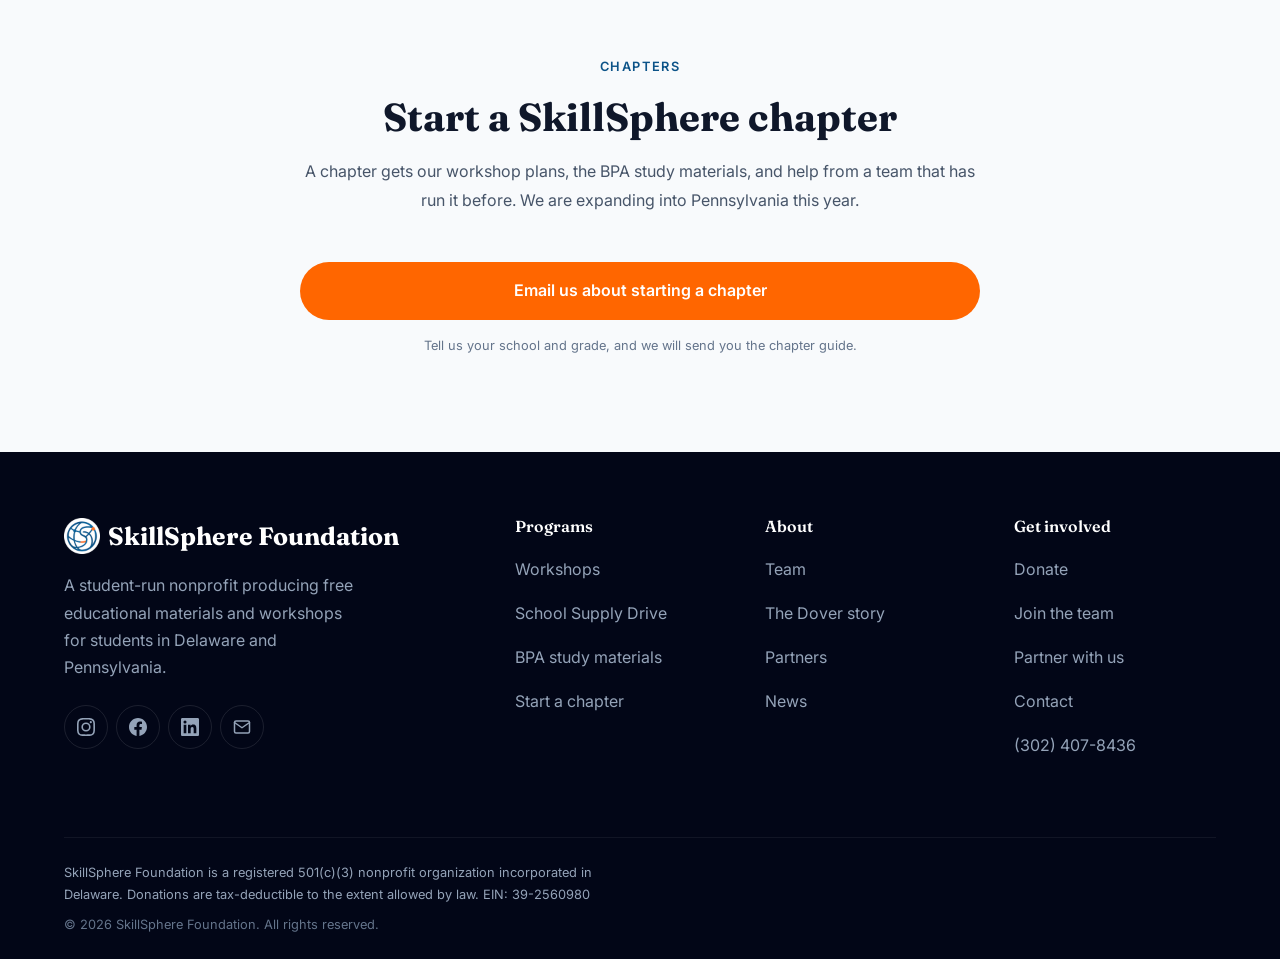
==== commit 41586b93: "Polish every page: donate, news, contact rebuilt; team CSS tokenized - donate/: new page head with p" ====
--- a/contact/index.html
+++ b/contact/index.html
@@ -4,138 +4,13 @@
   <meta charset="UTF-8" />
   <meta name="viewport" content="width=device-width, initial-scale=1.0" />
   <title>Contact — SkillSphere</title>
-  <meta name="description" content="Get in touch with SkillSphere to join, partner, start a chapter, or support our mission." />
+  <meta name="description" content="Contact SkillSphere Foundation to join the team, start a chapter, partner on a workshop, or host a donation box. Email and phone." />
   <link rel="preconnect" href="https://fonts.googleapis.com" />
   <link rel="preconnect" href="https://fonts.gstatic.com" crossorigin />
   <link rel="stylesheet" href="https://fonts.googleapis.com/css2?family=Fraunces:opsz,wght@9..144,600;9..144,700&family=Inter:wght@400;500;600&display=swap" />
   <link rel="stylesheet" href="../style.css" />
-  <link rel="icon" href="../images/logo.png" />
-
-  <style>
-    .contact-hero {
-      background: var(--bg-secondary);
-      padding: 160px 0 64px;
-      border-bottom: 1px solid var(--neutral-200);
-    }
-
-    .contact-row {
-      padding: 80px 0 100px;
-      background: #fff;
-    }
-
-    .contact-grid {
-      display: grid;
-      grid-template-columns: 1.25fr 0.75fr;
-      gap: 40px;
-      align-items: start;
-    }
-
-    .card {
-      background: #fff;
-      border: 1px solid var(--neutral-200);
-      border-radius: var(--radius);
-      padding: 40px;
-    }
-
-    .card-header {
-      margin-bottom: 28px;
-    }
-
-    .card-title {
-      font-family: var(--font-display);
-      font-size: 1.35rem;
-      font-weight: 700;
-      color: var(--neutral-900);
-      margin-bottom: 8px;
-    }
-
-    .card-sub {
-      color: var(--neutral-500);
-      line-height: 1.6;
-    }
-
-    .form-grid {
-      display: grid;
-      grid-template-columns: 1fr 1fr;
-      gap: 20px;
-    }
-
-    .field.full { grid-column: 1 / -1; }
-
-    label {
-      font-size: 0.85rem;
-      font-weight: 600;
-      color: var(--neutral-700);
-      margin-bottom: 8px;
-      display: block;
-    }
-
-    input, select, textarea {
-      width: 100%;
-      padding: 14px 16px;
-      border: 1px solid var(--neutral-200);
-      border-radius: 12px;
-      font-size: 0.98rem;
-      font-family: var(--font-body); /* Forces Inter font */
-      color: var(--neutral-900);
-      transition: var(--transition);
-    }
-
-    input:focus, select:focus, textarea:focus {
-      border-color: var(--primary-500);
-      outline: none;
-      background: #fff;
-    }
-
-    textarea { min-height: 160px; resize: vertical; }
-
-    .form-actions {
-      margin-top: 28px;
-    }
-
-    /* Info panel */
-    .info-line {
-      padding: 16px 0;
-      border-bottom: 1px solid var(--neutral-100);
-    }
-
-    .info-line:last-child {
-      border-bottom: none;
-    }
-
-    .info-label {
-      font-size: 0.78rem;
-      font-weight: 600;
-      text-transform: uppercase;
-      color: var(--neutral-500);
-      margin-bottom: 4px;
-    }
-
-    .info-value a {
-      color: var(--primary-600);
-      font-weight: 500;
-      text-decoration: underline;
-      text-decoration-thickness: 1px;
-      text-underline-offset: 2px;
-    }
-
-    .info-value a:hover {
-      color: var(--primary-700);
-    }
-
-    /* Chapter section */
-    .chapter-section {
-      background: var(--bg-secondary);
-      padding: 100px 0;
-    }
-
-    @media (max-width: 980px) {
-      .contact-grid {
-        grid-template-columns: 1fr;
-        gap: 60px;
-      }
-    }
-  </style>
+  <link rel="icon" href="../images/logo-108.png" />
+
 </head>
 <body>
 
@@ -145,7 +20,7 @@
   <nav class="navbar scrolled no-hero" id="navbar">
     <div class="container">
       <a href="../index.html" class="nav-logo" aria-label="SkillSphere Foundation home">
-        <img src="../images/logo.png" alt="SkillSphere logo" />
+        <img src="../images/logo-108.png" alt="SkillSphere logo" />
         SkillSphere
       </a>
       <div class="nav-links" id="nav-links">
@@ -163,180 +38,202 @@
 
   <main id="main">
 
-  <!-- HERO -->
-  <section class="contact-hero">
+  <!-- PAGE HEAD -->
+  <header class="page-head page-head--alt">
+    <div class="container page-head__grid">
+      <div>
+        <p class="eyebrow">Contact</p>
+        <h1 class="page-head__title">Email us. A student will answer.</h1>
+        <p class="page-head__desc">
+          Join the team, start a chapter at your school, partner on a workshop, or ask where
+          donations go. We read every message.
+        </p>
+      </div>
+      <img class="page-head__img"
+           src="../images/photos/team-outside-1200.webp"
+           srcset="../images/photos/team-outside-800.webp 800w, ../images/photos/team-outside-1200.webp 1200w"
+           sizes="(min-width: 1024px) 40vw, 100vw" width="1200" height="675"
+           alt="Team members outside a brick school building." />
+    </div>
+  </header>
+
+  <!-- FORM + DETAILS -->
+  <section class="section">
+    <div class="container contact-grid">
+
+      <div class="contact-card">
+        <h2>Send a message</h2>
+        <p class="contact-card__sub">Pick a topic so it reaches the right person.</p>
+
+        <form name="contact" method="POST" data-netlify="true" netlify-honeypot="bot-field">
+          <input type="hidden" name="form-name" value="contact" />
+          <p class="visually-hidden">
+            <label>Don’t fill this out: <input name="bot-field" /></label>
+          </p>
+
+          <div class="form-grid">
+            <div class="field">
+              <label for="name">Full name</label>
+              <input id="name" name="name" type="text" autocomplete="name" required />
+            </div>
+
+            <div class="field">
+              <label for="email">Email</label>
+              <input id="email" name="email" type="email" autocomplete="email" required />
+            </div>
+
+            <div class="field">
+              <label for="role">I am a</label>
+              <select id="role" name="role" required>
+                <option value="" disabled selected>Select one</option>
+                <option>Student</option>
+                <option>Parent or guardian</option>
+                <option>Educator or administrator</option>
+                <option>Business or organization</option>
+                <option>Volunteer</option>
+                <option>Other</option>
+              </select>
+            </div>
+
+            <div class="field">
+              <label for="topic">Topic</label>
+              <select id="topic" name="topic" required>
+                <option value="" disabled selected>Select one</option>
+                <option>Join SkillSphere</option>
+                <option>Start a chapter</option>
+                <option>Partner with us</option>
+                <option>Host a donation box</option>
+                <option>Media or press</option>
+                <option>Other</option>
+              </select>
+            </div>
+
+            <div class="field full">
+              <label for="message">Message</label>
+              <textarea id="message" name="message" required></textarea>
+            </div>
+          </div>
+
+          <div class="form-actions">
+            <button type="submit" class="btn btn-primary">Send message</button>
+          </div>
+        </form>
+      </div>
+
+      <div>
+        <div class="contact-card">
+          <h2>Reach us directly</h2>
+          <p class="contact-card__sub">Email is fastest. There is no physical office; we are a student team.</p>
+          <dl class="info-list">
+            <div>
+              <dt>Email</dt>
+              <dd><a href="mailto:skillsphereintl@gmail.com">skillsphereintl@gmail.com</a></dd>
+            </div>
+            <div>
+              <dt>Phone</dt>
+              <dd><a href="tel:+13024078436">(302) 407-8436</a></dd>
+            </div>
+            <div>
+              <dt>Instagram</dt>
+              <dd><a href="https://www.instagram.com/skillsphere.intl/" target="_blank" rel="noopener">@skillsphere.intl</a></dd>
+            </div>
+            <div>
+              <dt>Facebook</dt>
+              <dd><a href="https://www.facebook.com/skillsphereintl" target="_blank" rel="noopener">skillsphereintl</a></dd>
+            </div>
+            <div>
+              <dt>LinkedIn</dt>
+              <dd><a href="https://www.linkedin.com/company/skillspherefoundation/" target="_blank" rel="noopener">SkillSphere Foundation</a></dd>
+            </div>
+          </dl>
+        </div>
+
+        <figure class="contact-photo">
+          <img src="../images/photos/codeninjas-students-800.webp"
+               srcset="../images/photos/codeninjas-students-800.webp 800w, ../images/photos/codeninjas-students-1200.webp 1200w"
+               sizes="(min-width: 1024px) 40vw, 100vw" width="1200" height="675" loading="lazy"
+               alt="Students at a SkillSphere workshop at Code Ninjas." />
+          <figcaption>Workshops run at partner spaces like Code Ninjas. Ask us about hosting one.</figcaption>
+        </figure>
+      </div>
+
+    </div>
+  </section>
+
+  <!-- CHAPTERS -->
+  <section class="section section--alt">
     <div class="container">
-      <div class="section-header">
-        <span class="section-label">Contact Us</span>
-        <h1 class="section-title">Get in Touch</h1>
-        <p class="section-desc" style="max-width:760px;margin:0 auto;">
-          Reach out to join SkillSphere, start a chapter, partner with us, or ask any questions. We read every message.
+      <div class="section-head">
+        <p class="eyebrow">Chapters</p>
+        <h2 class="section-title">Start a SkillSphere chapter</h2>
+        <p class="section-desc">
+          A chapter gets our workshop plans, the BPA study materials, and help from a team that has
+          run it before. We are expanding into Pennsylvania this year.
         </p>
       </div>
-    </div>
-  </section>
-
-  <!-- MAIN CONTACT SECTION -->
-  <section class="contact-row">
-    <div class="container">
-      <div class="contact-grid">
-
-        <!-- Form -->
-        <div class="card">
-          <div class="card-header">
-            <div class="card-title">Send a Message</div>
-            <div class="card-sub">Choose a topic so we can route your message to the right person faster.</div>
-          </div>
-
-          <form name="contact" method="POST" data-netlify="true" netlify-honeypot="bot-field">
-            <input type="hidden" name="form-name" value="contact" />
-            <p style="display:none;">
-              <label>Don’t fill this out: <input name="bot-field" /></label>
-            </p>
-
-            <div class="form-grid">
-              <div class="field">
-                <label for="name">Full Name</label>
-                <input id="name" name="name" type="text" placeholder="Your name" required />
-              </div>
-
-              <div class="field">
-                <label for="email">Email</label>
-                <input id="email" name="email" type="email" placeholder="you@example.com" required />
-              </div>
-
-              <div class="field">
-                <label for="role">I am a...</label>
-                <select id="role" name="role" required>
-                  <option value="" disabled selected>Select one</option>
-                  <option>Student</option>
-                  <option>Parent/Guardian</option>
-                  <option>Educator / Administrator</option>
-                  <option>Business / Organization</option>
-                  <option>Volunteer</option>
-                  <option>Other</option>
-                </select>
-              </div>
-
-              <div class="field">
-                <label for="topic">Topic</label>
-                <select id="topic" name="topic" required>
-                  <option value="" disabled selected>Select one</option>
-                  <option>Join SkillSphere</option>
-                  <option>Start a Chapter</option>
-                  <option>Partner With Us</option>
-                  <option>Host a Donation Box</option>
-                  <option>Media / Press</option>
-                  <option>Other</option>
-                </select>
-              </div>
-
-              <div class="field full">
-                <label for="message">Message</label>
-                <textarea id="message" name="message" placeholder="Tell us more about what you're looking for..." required></textarea>
-              </div>
-            </div>
-
-            <div class="form-actions">
-              <button type="submit" class="btn btn-primary">
-                Send Message
-              </button>
-            </div>
-          </form>
-        </div>
-
-        <!-- Contact Info -->
-        <div class="card">
-          <div class="card-header">
-            <div class="card-title">Contact Information</div>
-            <div class="card-sub">Official ways to reach SkillSphere.</div>
-          </div>
-
-          <div class="info-line">
-            <div class="info-label">Email</div>
-            <div class="info-value"><a href="mailto:skillsphereintl@gmail.com">skillsphereintl@gmail.com</a></div>
-          </div>
-          <div class="info-line">
-            <div class="info-label">Instagram</div>
-            <div class="info-value"><a href="https://www.instagram.com/skillsphere.intl/" target="_blank">@skillsphere.intl</a></div>
-          </div>
-          <div class="info-line">
-            <div class="info-label">Facebook</div>
-            <div class="info-value"><a href="https://www.facebook.com/skillsphereintl" target="_blank">skillsphereintl</a></div>
-          </div>
-          <div class="info-line">
-            <div class="info-label">LinkedIn</div>
-            <div class="info-value"><a href="https://www.linkedin.com/company/skillspherefoundation/" target="_blank">SkillSphere Foundation</a></div>
-          </div>
-        </div>
-
-      </div>
-    </div>
-  </section>
-
-  <!-- CHAPTER SECTION -->
-  <section class="chapter-section">
-    <div class="container">
-      <div class="section-header">
-        <span class="section-label">Chapters</span>
-        <h2 class="section-title">Start a SkillSphere Chapter</h2>
-        <p class="section-desc" style="max-width:760px;margin:0 auto;">
-          Want to bring SkillSphere to your school? We’ll help you get started with curriculum, training, and support.
-        </p>
-      </div>
-
-      <div style="max-width:800px;margin:0 auto;">
-        <a href="mailto:skillsphereintl@gmail.com?subject=Chapter%20Interest" class="btn btn-orange" style="display:inline-flex;width:100%;justify-content:center;padding:18px 32px;font-size:1.05rem;">
+
+      <div class="chapter-cta">
+        <a href="mailto:skillsphereintl@gmail.com?subject=Chapter%20Interest" class="btn btn-orange btn--wide">
           Email us about starting a chapter
         </a>
         <!-- TODO(ridhun): replace with a real chapter interest form when one exists. -->
-        <p style="text-align:center;margin-top:16px;color:var(--neutral-500);font-size:0.95rem;">
+        <p class="chapter-cta__note">
           Tell us your school and grade, and we will send you the chapter guide.
         </p>
       </div>
     </div>
   </section>
 
-
-
   </main>
   <!-- FOOTER -->
-  <footer class="footer">
+  <footer class="footer" id="footer">
     <div class="container">
       <div class="footer-grid">
         <div class="footer-brand">
-          <a href="../index.html" class="nav-logo" aria-label="SkillSphere Foundation home">
-            <img src="../images/logo.png" alt="SkillSphere" />
-            SkillSphere
+          <a href="../index.html" class="nav-logo">
+            <img src="../images/logo-108.png" alt="" width="36" height="36" />
+            SkillSphere Foundation
           </a>
-          <p>A student-founded nonprofit building the next generation of leaders through practical skill development, community impact, and peer-led education. Based in Delaware.</p>
+          <p>A student-run nonprofit producing free educational materials and workshops for students in Delaware and Pennsylvania.</p>
           <div class="footer-socials">
-            <a href="https://www.instagram.com/skillsphere.intl/" target="_blank" rel="noopener" class="footer-social-link">Instagram</a>
-            <a href="https://www.facebook.com/skillsphereintl" target="_blank" rel="noopener" class="footer-social-link">Facebook</a>
-            <a href="https://www.linkedin.com/company/skillspherefoundation/" target="_blank" rel="noopener" class="footer-social-link">LinkedIn</a>
-            <a href="mailto:skillsphereintl@gmail.com" class="footer-social-link">Email</a>
+            <a href="https://www.instagram.com/skillsphere.intl/" target="_blank" rel="noopener" class="footer-social-link" aria-label="Instagram">
+              <svg width="18" height="18" viewBox="0 0 24 24" fill="currentColor" aria-hidden="true"><path d="M12 2.163c3.204 0 3.584.012 4.85.07 3.252.148 4.771 1.691 4.919 4.919.058 1.265.069 1.645.069 4.849 0 3.205-.012 3.584-.069 4.849-.149 3.225-1.664 4.771-4.919 4.919-1.266.058-1.644.07-4.85.07-3.204 0-3.584-.012-4.849-.07-3.26-.149-4.771-1.699-4.919-4.92-.058-1.265-.07-1.644-.07-4.849 0-3.204.013-3.583.07-4.849.149-3.227 1.664-4.771 4.919-4.919 1.266-.057 1.645-.069 4.849-.069zM12 0C8.741 0 8.333.014 7.053.072 2.695.272.273 2.69.073 7.052.014 8.333 0 8.741 0 12c0 3.259.014 3.668.072 4.948.2 4.358 2.618 6.78 6.98 6.98C8.333 23.986 8.741 24 12 24c3.259 0 3.668-.014 4.948-.072 4.354-.2 6.782-2.618 6.979-6.98.059-1.28.073-1.689.073-4.948 0-3.259-.014-3.667-.072-4.947-.196-4.354-2.617-6.78-6.979-6.98C15.668.014 15.259 0 12 0zm0 5.838a6.162 6.162 0 100 12.324 6.162 6.162 0 000-12.324zM12 16a4 4 0 110-8 4 4 0 010 8zm6.406-11.845a1.44 1.44 0 100 2.881 1.44 1.44 0 000-2.881z"/></svg>
+            </a>
+            <a href="https://www.facebook.com/skillsphereintl" target="_blank" rel="noopener" class="footer-social-link" aria-label="Facebook">
+              <svg width="18" height="18" viewBox="0 0 24 24" fill="currentColor" aria-hidden="true"><path d="M24 12.073c0-6.627-5.373-12-12-12s-12 5.373-12 12c0 5.99 4.388 10.954 10.125 11.854v-8.385H7.078v-3.47h3.047V9.43c0-3.007 1.792-4.669 4.533-4.669 1.312 0 2.686.235 2.686.235v2.953H15.83c-1.491 0-1.956.925-1.956 1.874v2.25h3.328l-.532 3.47h-2.796v8.385C19.612 23.027 24 18.062 24 12.073z"/></svg>
+            </a>
+            <a href="https://www.linkedin.com/company/skillspherefoundation/" target="_blank" rel="noopener" class="footer-social-link" aria-label="LinkedIn">
+              <svg width="18" height="18" viewBox="0 0 24 24" fill="currentColor" aria-hidden="true"><path d="M20.447 20.452h-3.554v-5.569c0-1.328-.027-3.037-1.852-3.037-1.853 0-2.136 1.445-2.136 2.939v5.667H9.351V9h3.414v1.561h.046c.477-.9 1.637-1.85 3.37-1.85 3.601 0 4.267 2.37 4.267 5.455v6.286zM5.337 7.433a2.062 2.062 0 01-2.063-2.065 2.064 2.064 0 112.063 2.065zm1.782 13.019H3.555V9h3.564v11.452zM22.225 0H1.771C.792 0 0 .774 0 1.729v20.542C0 23.227.792 24 1.771 24h20.451C23.2 24 24 23.227 24 22.271V1.729C24 .774 23.2 0 22.222 0h.003z"/></svg>
+            </a>
+            <a href="mailto:skillsphereintl@gmail.com" class="footer-social-link" aria-label="Email">
+              <svg width="18" height="18" viewBox="0 0 24 24" fill="none" stroke="currentColor" stroke-width="2" stroke-linecap="round" stroke-linejoin="round" aria-hidden="true"><path d="M4 4h16c1.1 0 2 .9 2 2v12c0 1.1-.9 2-2 2H4c-1.1 0-2-.9-2-2V6c0-1.1.9-2 2-2z"/><polyline points="22,6 12,13 2,6"/></svg>
+            </a>
           </div>
         </div>
 
         <div class="footer-col">
-          <h4>Pages</h4>
-          <a href="../programs/">Programs</a>
+          <h2 class="footer-heading">Programs</h2>
+          <a href="../programs/">Workshops</a>
+          <a href="../programs/">School Supply Drive</a>
+          <a href="../programs/">BPA study materials</a>
+          <a href="../contact/">Start a chapter</a>
+        </div>
+
+        <div class="footer-col">
+          <h2 class="footer-heading">About</h2>
           <a href="../team/">Team</a>
+          <a href="../index.html#story">The Dover story</a>
+          <a href="../index.html#partners">Partners</a>
           <a href="../news/">News</a>
+        </div>
+
+        <div class="footer-col">
+          <h2 class="footer-heading">Get involved</h2>
+          <a href="../donate/">Donate</a>
+          <a href="../contact/">Join the team</a>
+          <a href="../contact/">Partner with us</a>
           <a href="../contact/">Contact</a>
-          <a href="../donate/">Donate</a>
-        </div>
-
-        <div class="footer-col">
-          <h4>Get Involved</h4>
-          <a href="../contact/">Join the Team</a>
-          <a href="../contact/">Start a Chapter</a>
-          <a href="../donate/">Donate</a>
-        </div>
-
-        <div class="footer-col">
-          <h4>Contact</h4>
-          <a href="mailto:skillsphereintl@gmail.com">skillsphereintl@gmail.com</a>
+          <a href="tel:+13024078436">(302) 407-8436</a>
         </div>
       </div>
 
--- a/style.css
+++ b/style.css
@@ -242,7 +242,9 @@
 .loader.hidden {
   opacity: 0;
   visibility: hidden;
-}@keyframes spin {
+}
+
+@keyframes spin {
   to { transform: rotate(360deg); }
 }
 
@@ -394,7 +396,9 @@
 
 .hero-content {
   padding: var(--space-5) 0;
-}@keyframes pulse {
+}
+
+@keyframes pulse {
   0%, 100% { opacity: 1; transform: scale(1); }
   50% { opacity: 0.5; transform: scale(1.4); }
 }
@@ -477,10 +481,14 @@
 .btn-orange:hover {
   background: #ee5000;
   transform: translateY(-1px);
-}@keyframes floatCard {
+}
+
+@keyframes floatCard {
   0%, 100% { transform: translateY(0); }
   50% { transform: translateY(-6px); }
-}@keyframes fadeSlideUp {
+}
+
+@keyframes fadeSlideUp {
   from { opacity: 0; transform: translateY(30px); }
   to { opacity: 1; transform: translateY(0); }
 }
@@ -879,8 +887,9 @@
 .back-to-top:hover {
   background: var(--primary-600);
   transform: translateY(-2px);
-}@media (max-width: 1024px) {
-
+}
+
+@media (max-width: 1024px) {
   .hero .container {
     grid-template-columns: 1fr;
     text-align: center;
@@ -909,8 +918,9 @@
   .footer-grid {
     grid-template-columns: 1fr 1fr;
   }
-}@media (max-width: 768px) {
-
+}
+
+@media (max-width: 768px) {
   .section {
     padding: var(--space-6) 0;
   }
@@ -967,8 +977,9 @@
     gap: var(--space-2);
     text-align: center;
   }
-}@media (max-width: 480px) {
-
+}
+
+@media (max-width: 480px) {
   .about-features {
     grid-template-columns: 1fr;
   }
@@ -976,19 +987,22 @@
   .hero-title {
     font-size: var(--fs-600);
   }
-}@media (prefers-reduced-motion: no-preference) {
-
+}
+
+@media (prefers-reduced-motion: no-preference) {
   html { scroll-behavior: smooth; }
-}@media (prefers-reduced-motion: reduce) {
-
+}
+
+@media (prefers-reduced-motion: reduce) {
   *, *::before, *::after {
     animation-duration: 0.01ms !important;
     animation-iteration-count: 1 !important;
     transition-duration: 0.01ms !important;
     scroll-behavior: auto !important;
   }
-}@media (prefers-reduced-motion: no-preference) {
-
+}
+
+@media (prefers-reduced-motion: no-preference) {
   .hero-title   { animation: fadeSlideUp 0.8s ease 0.15s both; }
   .hero-desc    { animation: fadeSlideUp 0.8s ease 0.3s both; }
   .hero-actions { animation: fadeSlideUp 0.8s ease 0.45s both; }
@@ -1187,12 +1201,14 @@
 
 /* ---- Nav toggle is a real button now ---- */
 .nav-toggle { background: none; border: 0; padding: var(--space-2); }
-body.nav-open { overflow: hidden; }@media (prefers-reduced-motion: no-preference) {
-
+body.nav-open { overflow: hidden; }
+
+@media (prefers-reduced-motion: no-preference) {
   [data-reveal] { opacity: 0; transform: translateY(var(--space-3)); transition: opacity 0.55s cubic-bezier(0.2, 0.7, 0.2, 1), transform 0.55s cubic-bezier(0.2, 0.7, 0.2, 1); }
   [data-reveal].is-in { opacity: 1; transform: none; }
-}@media (max-width: 1024px) {
-
+}
+
+@media (max-width: 1024px) {
   .hero-grid, .story-grid { grid-template-columns: 1fr; gap: var(--space-6); }
   .hero-title { max-width: none; }
   .programs-layout { grid-template-columns: 1fr; }
@@ -1202,8 +1218,9 @@
   .involve-grid { grid-template-columns: 1fr; }
   .story-img--main { width: 100%; }
   .story-img--inset { position: static; width: 60%; margin-top: var(--space-3); border-width: 0; }
-}@media (max-width: 560px) {
-
+}
+
+@media (max-width: 560px) {
   .hero { padding-top: calc(var(--space-8) + var(--space-5)); }
   .impact-grid { grid-template-columns: 1fr; }
   .press-list { gap: var(--space-4); }
@@ -1219,6 +1236,215 @@
 .news-feature__body { padding: var(--space-6); }
 .news-feature__body h2 { font-size: var(--fs-500); margin-bottom: var(--space-3); }
 .news-feature__body p { color: var(--text-secondary); margin-bottom: var(--space-3); }
-.card-date { display: block; margin-top: var(--space-2); font-size: var(--fs-100); color: var(--neutral-500); }@media (max-width: 1024px) {
+.card-date { display: block; margin-top: var(--space-2); font-size: var(--fs-100); color: var(--neutral-500); }
+
+@media (max-width: 1024px) {
  .news-feature { grid-template-columns: 1fr; }
-}+}
+/* Program sections: text/media split that alternates side */
+.section--alt { background: var(--bg-secondary); }
+.section-desc--light { color: var(--primary-100); }
+.prog-grid { display: grid; grid-template-columns: 5fr 7fr; gap: var(--space-7); align-items: center; }
+.prog-grid--flip { grid-template-columns: 7fr 5fr; }
+.prog-body p { color: var(--text-secondary); margin-bottom: var(--space-3); max-width: var(--measure); }
+.prog-body .section-title { margin-bottom: var(--space-4); }
+.prog-facts { display: flex; gap: var(--space-5); flex-wrap: wrap; margin: var(--space-4) 0 var(--space-5); padding: var(--space-3) 0; border-top: 1px solid var(--neutral-200); border-bottom: 1px solid var(--neutral-200); }
+.prog-facts li { font-size: var(--fs-100); color: var(--neutral-600); display: flex; flex-direction: column; gap: var(--space-1); }
+.prog-facts strong { font-family: var(--font-display); font-size: var(--fs-300); color: var(--primary-600); line-height: var(--lh-snug); }
+.prog-media { position: relative; }
+.prog-media img { display: block; width: 100%; height: auto; border-radius: var(--radius); border: 1px solid var(--neutral-200); }
+.prog-media .prog-media__inset { position: absolute; width: 34%; right: calc(-1 * var(--space-3)); bottom: calc(-1 * var(--space-5)); border: var(--space-1) solid var(--bg-primary); }
+.section--alt .prog-media .prog-media__inset { border-color: var(--bg-secondary); }
+.prog-grid--flip .prog-media .prog-media__inset { right: auto; left: calc(-1 * var(--space-3)); }
+@media (max-width: 1024px) {
+  .prog-grid, .prog-grid--flip { grid-template-columns: 1fr; gap: var(--space-5); }
+  .prog-grid--flip .prog-media { order: 2; }
+  .prog-media .prog-media__inset { position: static; width: 46%; margin-top: var(--space-3); border-width: 0; }
+}
+.section-title--left, .section-desc--left { text-align: left; margin-left: 0; }
+.btn--wide { width: 100%; justify-content: center; }
+.chapter-cta { max-width: var(--measure); margin: 0 auto; }
+.chapter-cta__note { text-align: center; margin-top: var(--space-3); color: var(--neutral-500); font-size: var(--fs-100); }
+.visually-hidden { position: absolute; width: 1px; height: 1px; overflow: hidden; clip: rect(0 0 0 0); white-space: nowrap; }
+
+/* Photo moments: dense grid, one wide anchor image */
+.moments-grid { display: grid; grid-template-columns: repeat(3, 1fr); grid-auto-rows: 240px; gap: var(--space-3); }
+.moments-item { position: relative; overflow: hidden; border-radius: var(--radius); border: 1px solid var(--neutral-200); }
+.moments-item--wide { grid-column: span 2; }
+.moments-item img { width: 100%; height: 100%; object-fit: cover; display: block; transition: transform var(--transition); }
+.moments-item:hover img { transform: scale(1.03); }
+.moments-item span { position: absolute; left: 0; right: 0; bottom: 0; padding: var(--space-3); font-size: var(--fs-100); color: #fff; background: linear-gradient(to top, rgba(2, 6, 23, 0.72), transparent); }
+@media (max-width: 1024px) { .moments-grid { grid-template-columns: repeat(2, 1fr); grid-auto-rows: 220px; } .moments-item--wide { grid-column: span 2; } }
+@media (max-width: 560px) { .moments-grid { grid-template-columns: 1fr; grid-auto-rows: 240px; } .moments-item--wide { grid-column: auto; } }
+
+/* =====================================================================
+   Page head: eyebrow, title, and lead on the left, one photo on the right.
+   Used on team/, donate/, and contact/.
+   ===================================================================== */
+.page-head { padding: calc(var(--space-9) + var(--space-3)) 0 var(--space-6); background: var(--bg-primary); }
+.page-head--alt { background: var(--bg-secondary); border-bottom: 1px solid var(--neutral-200); }
+.page-head__grid { display: grid; grid-template-columns: 7fr 5fr; gap: var(--space-7); align-items: center; }
+.page-head__title { font-size: var(--fs-700); line-height: var(--lh-tight); margin-bottom: var(--space-4); color: var(--neutral-900); max-width: 18ch; }
+.page-head__desc { max-width: var(--measure); color: var(--text-secondary); }
+.page-head__desc + .hero-actions { margin-top: var(--space-5); align-items: center; }
+.page-head__img { width: 100%; height: auto; border-radius: var(--radius); border: 1px solid var(--neutral-200); }
+
+/* A section that follows a page-hero directly loses its top padding. */
+.section--tight { padding-top: 0; }
+
+/* =====================================================================
+   Donate
+   ===================================================================== */
+.drive-card { display: grid; grid-template-columns: 5fr 7fr; border: 1px solid var(--neutral-200); border-radius: var(--radius); overflow: hidden; background: var(--bg-primary); }
+.drive-card__img { width: 100%; height: 100%; object-fit: cover; }
+.drive-card__body { padding: var(--space-6); }
+.drive-card__body h2 { font-size: var(--fs-500); margin-bottom: var(--space-3); }
+.drive-card__body p { color: var(--text-secondary); margin-bottom: var(--space-3); max-width: var(--measure); }
+.drive-card__body .hero-actions { align-items: center; }
+
+.amount-grid { display: grid; grid-template-columns: repeat(4, 1fr); gap: var(--space-3); }
+.amount-card { padding: var(--space-4); border: 1px solid var(--neutral-200); border-radius: var(--radius); background: var(--bg-primary); }
+.amount-card strong { display: block; font-family: var(--font-display); font-weight: 700; font-size: var(--fs-500); line-height: var(--lh-snug); color: var(--primary-600); margin-bottom: var(--space-2); }
+.amount-card p { color: var(--text-secondary); margin: 0; }
+.amount-note { margin-top: var(--space-3); font-size: var(--fs-100); color: var(--neutral-500); }
+
+.ways-grid { display: grid; grid-template-columns: repeat(4, 1fr); gap: var(--space-3); }
+.way-card { display: flex; flex-direction: column; gap: var(--space-2); padding: var(--space-4); border: 1px solid var(--neutral-200); border-radius: var(--radius); background: var(--bg-primary); transition: border-color var(--transition); }
+.way-card:hover { border-color: var(--primary-300); }
+.way-card h3 { font-size: var(--fs-300); }
+.way-card p { flex: 1; color: var(--text-secondary); margin: 0 0 var(--space-2); }
+
+.paypal-card { display: grid; grid-template-columns: 1fr auto; gap: var(--space-6); align-items: center; padding: var(--space-6); border: 1px solid var(--neutral-200); border-radius: var(--radius); background: var(--bg-primary); }
+.paypal-card h2 { font-size: var(--fs-500); margin-bottom: var(--space-3); }
+.paypal-card p { color: var(--text-secondary); max-width: var(--measure); margin-bottom: var(--space-4); }
+.qr-box { text-align: center; }
+.qr-box img { display: block; width: 180px; height: 180px; margin: 0 auto var(--space-2); border: 1px solid var(--neutral-200); border-radius: var(--radius-sm); }
+.qr-box p { font-size: var(--fs-100); color: var(--neutral-500); margin: 0; }
+
+.where-card { max-width: 56rem; margin: 0 auto; padding: var(--space-6); border: 1px solid var(--neutral-200); border-radius: var(--radius); background: var(--bg-primary); }
+.where-card .section-title { margin-bottom: var(--space-3); }
+.where-card > p { color: var(--text-secondary); margin-bottom: var(--space-4); }
+.where-list { display: grid; gap: var(--space-3); }
+.where-list li { position: relative; padding-left: var(--space-4); color: var(--text-secondary); }
+.where-list li::before { content: ''; position: absolute; left: 0; top: 0.65em; width: var(--space-2); height: var(--space-2); border-radius: 50%; background: var(--accent-500); }
+.where-legal { margin-top: var(--space-4); padding-top: var(--space-4); border-top: 1px solid var(--neutral-200); font-size: var(--fs-100); color: var(--neutral-500); }
+
+/* =====================================================================
+   Contact
+   ===================================================================== */
+.contact-grid { display: grid; grid-template-columns: 7fr 5fr; gap: var(--space-5); align-items: start; }
+.contact-card { padding: var(--space-5); border: 1px solid var(--neutral-200); border-radius: var(--radius); background: var(--bg-primary); }
+.contact-card h2 { font-size: var(--fs-400); margin-bottom: var(--space-2); }
+.contact-card__sub { color: var(--neutral-500); margin-bottom: var(--space-4); }
+.form-grid { display: grid; grid-template-columns: 1fr 1fr; gap: var(--space-3); }
+.field.full { grid-column: 1 / -1; }
+.field label { display: block; font-size: var(--fs-100); font-weight: 600; color: var(--neutral-700); margin-bottom: var(--space-2); }
+.field input, .field select, .field textarea {
+  width: 100%;
+  min-height: 44px;
+  padding: var(--space-2) var(--space-3);
+  border: 1px solid var(--neutral-300);
+  border-radius: var(--radius-sm);
+  font: inherit;
+  color: var(--neutral-900);
+  background: var(--bg-primary);
+  transition: border-color var(--transition);
+}
+.field input:focus, .field select:focus, .field textarea:focus { border-color: var(--primary-500); }
+.field textarea { min-height: 10rem; resize: vertical; }
+.form-actions { margin-top: var(--space-4); }
+.info-list { margin: 0; }
+.info-list > div { padding: var(--space-3) 0; border-bottom: 1px solid var(--neutral-200); }
+.info-list > div:last-child { border-bottom: 0; padding-bottom: 0; }
+.info-list dt { font-size: var(--fs-100); font-weight: 600; letter-spacing: 0.06em; text-transform: uppercase; color: var(--neutral-500); margin-bottom: var(--space-1); }
+.info-list dd { margin: 0; }
+.info-list a { color: var(--primary-600); font-weight: 500; text-decoration: underline; text-underline-offset: 2px; }
+.contact-photo { margin: var(--space-5) 0 0; }
+.contact-photo img { width: 100%; height: auto; border-radius: var(--radius); border: 1px solid var(--neutral-200); }
+.contact-photo figcaption { margin-top: var(--space-2); font-size: var(--fs-100); color: var(--neutral-500); }
+
+/* =====================================================================
+   News: dated list
+   ===================================================================== */
+.update-list { display: grid; gap: var(--space-5); }
+.update { display: grid; grid-template-columns: 9rem 4fr 8fr; gap: var(--space-5); align-items: start; padding-top: var(--space-5); border-top: 1px solid var(--neutral-200); }
+.update:first-child { padding-top: 0; border-top: 0; }
+.update--text { grid-template-columns: 9rem 1fr; }
+.update__date { font-size: var(--fs-100); font-weight: 600; letter-spacing: 0.06em; text-transform: uppercase; color: var(--neutral-500); margin: 0; padding-top: var(--space-1); }
+.update__date small { display: block; font-size: var(--fs-100); font-weight: 400; letter-spacing: 0; text-transform: none; color: var(--accent-text); margin-top: var(--space-1); }
+.update__img { display: block; width: 100%; aspect-ratio: 4 / 3; height: auto; object-fit: cover; border-radius: var(--radius); border: 1px solid var(--neutral-200); }
+.update__body h3 { font-size: var(--fs-400); margin-bottom: var(--space-2); }
+.update__body p { color: var(--text-secondary); max-width: var(--measure); margin-bottom: var(--space-3); }
+.update__body p:last-child { margin-bottom: 0; }
+
+@media (max-width: 1024px) {
+  .page-head__grid { grid-template-columns: 1fr; gap: var(--space-5); }
+  .page-head__title { max-width: none; }
+  .drive-card { grid-template-columns: 1fr; }
+  .drive-card__img { max-height: 420px; }
+  .amount-grid, .ways-grid { grid-template-columns: repeat(2, 1fr); }
+  .paypal-card { grid-template-columns: 1fr; }
+  .contact-grid { grid-template-columns: 1fr; }
+  .update, .update--text { grid-template-columns: 1fr; gap: var(--space-3); }
+}
+
+@media (max-width: 560px) {
+  .amount-grid, .ways-grid, .form-grid { grid-template-columns: 1fr; }
+  .drive-card__body, .paypal-card, .where-card, .contact-card { padding: var(--space-4); }
+}
+
+/* =====================================================================
+   Team: member cards with a round photo that overlaps the card edge
+   ===================================================================== */
+.team-wrap { background: var(--bg-primary); padding: var(--space-8) 0 var(--space-9); }
+.team-grid { display: grid; grid-template-columns: repeat(3, 1fr); column-gap: var(--space-5); row-gap: var(--space-8); }
+.member-card {
+  position: relative;
+  background: var(--bg-primary);
+  border: 1px solid var(--neutral-200);
+  border-radius: var(--radius);
+  padding: calc(var(--space-7) + var(--space-3)) var(--space-4) var(--space-5);
+  text-align: center;
+  transition: border-color var(--transition);
+}
+.member-card:hover { border-color: var(--primary-300); }
+.photo-rail {
+  position: absolute;
+  top: calc(-1 * (var(--space-7) + var(--space-1)));
+  left: 0;
+  right: 0;
+  display: flex;
+  justify-content: center;
+  pointer-events: none;
+}
+.photo-badge {
+  width: 136px;
+  height: 136px;
+  border-radius: 50%;
+  overflow: hidden;
+  border: var(--space-1) solid var(--bg-primary);
+  outline: 1px solid var(--neutral-200);
+  background: var(--neutral-100);
+  pointer-events: auto;
+}
+.photo-badge img { display: block; width: 100%; height: 100%; object-fit: cover; }
+.member-name { font-family: var(--font-display); font-weight: 700; font-size: var(--fs-300); line-height: var(--lh-snug); color: var(--neutral-900); margin: 0 0 var(--space-1); }
+.member-role { font-size: var(--fs-100); font-weight: 600; letter-spacing: 0.06em; text-transform: uppercase; color: var(--accent-text); margin-bottom: var(--space-3); }
+.member-divider { width: var(--space-5); height: 2px; background: var(--neutral-200); margin: 0 auto var(--space-3); }
+.member-bio { text-align: left; color: var(--text-secondary); white-space: pre-line; }
+
+.former-wrap { margin-top: var(--space-8); padding-top: var(--space-7); border-top: 1px solid var(--neutral-200); }
+.former-title { font-size: var(--fs-500); text-align: center; margin-bottom: var(--space-5); }
+.former-grid { display: flex; flex-wrap: wrap; justify-content: center; gap: var(--space-3); }
+.former-card { width: calc((100% - 2 * var(--space-3)) / 3); padding: var(--space-4); border: 1px solid var(--neutral-200); border-radius: var(--radius); text-align: center; }
+.former-name { font-family: var(--font-display); font-weight: 700; font-size: var(--fs-200); color: var(--neutral-900); margin-bottom: var(--space-1); }
+.former-role { font-size: var(--fs-100); color: var(--neutral-500); }
+
+@media (max-width: 1024px) {
+  .team-grid { grid-template-columns: repeat(2, 1fr); column-gap: var(--space-4); }
+  .former-card { width: calc((100% - var(--space-3)) / 2); }
+}
+@media (max-width: 560px) {
+  .team-grid { grid-template-columns: 1fr; }
+  .former-card { width: 100%; }
+}
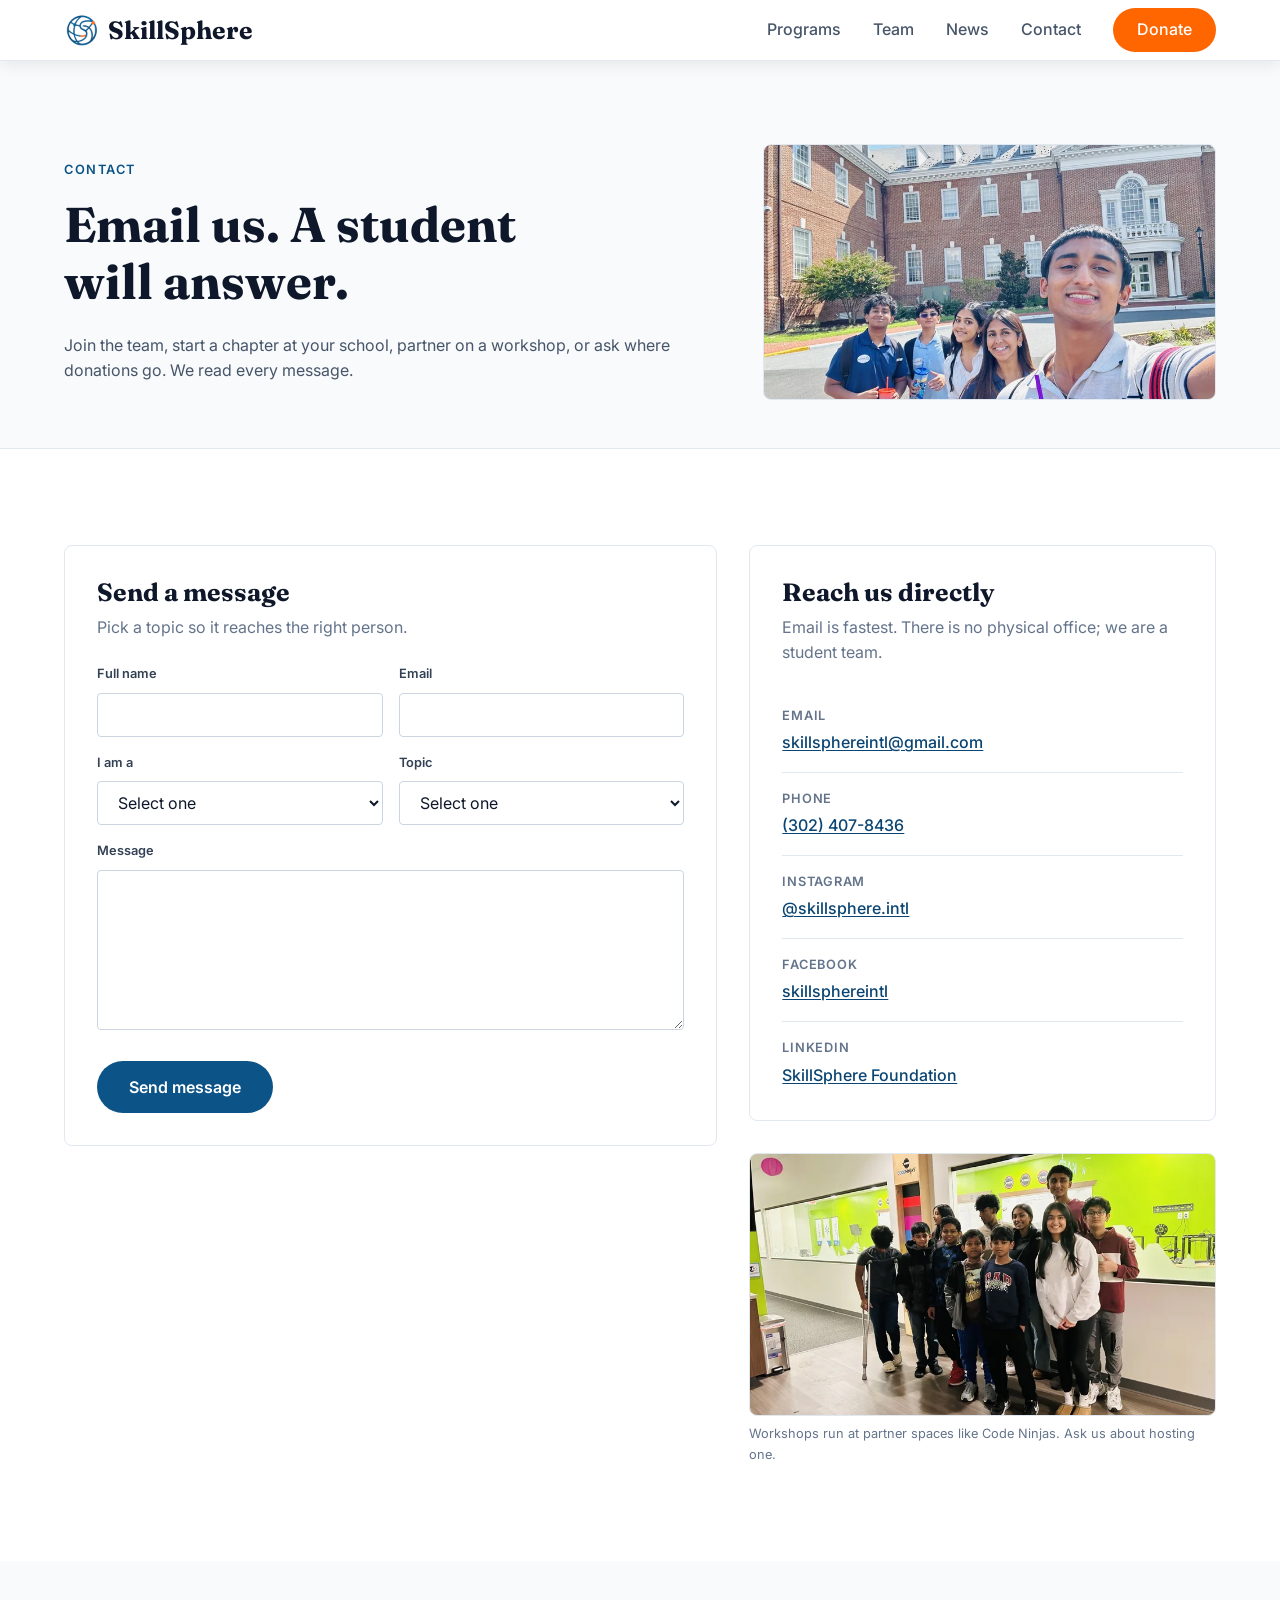
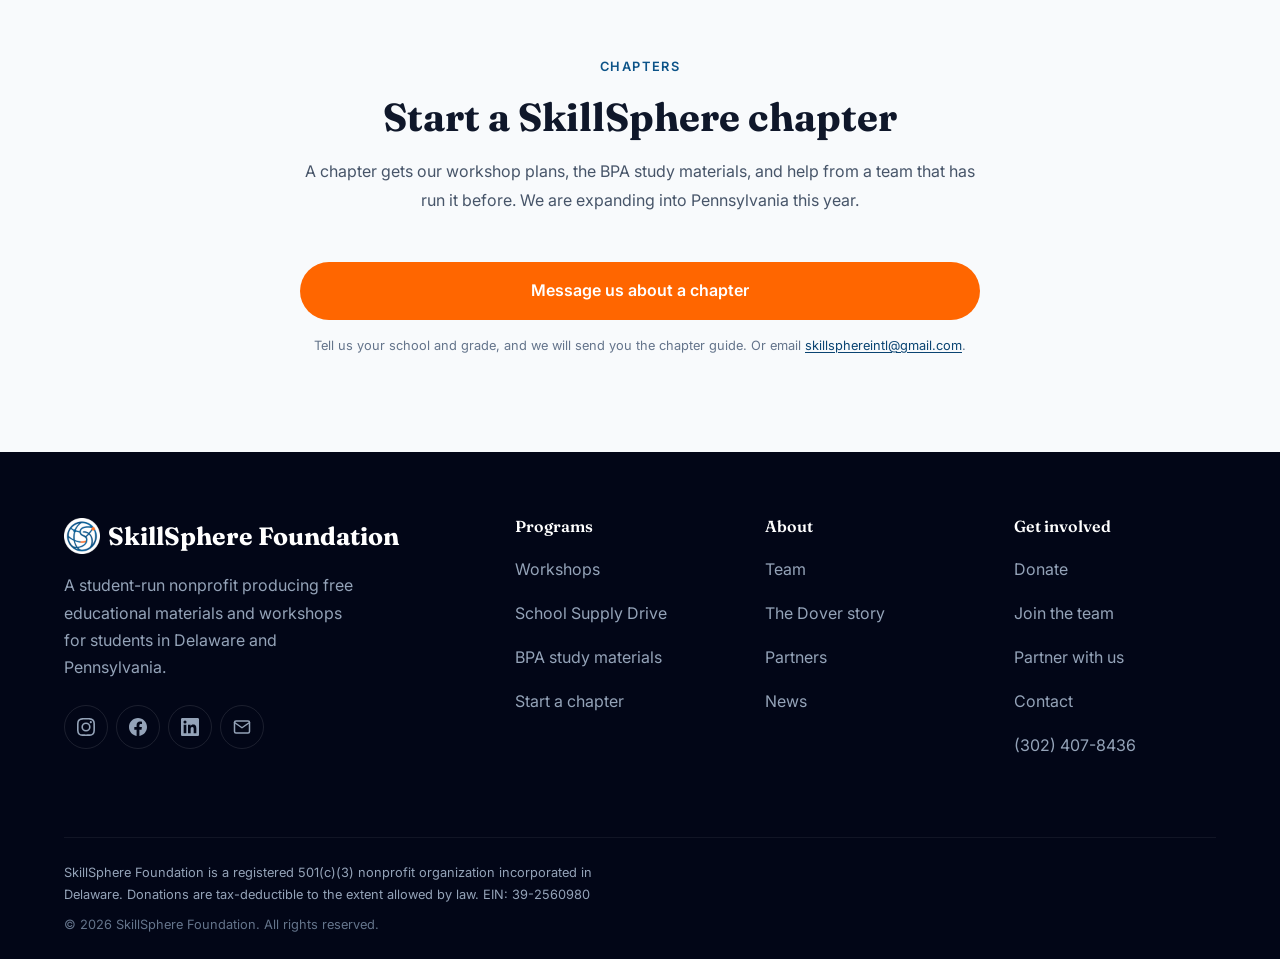
==== commit bb2f54a2: "News: Marketing Foundations gets the Zoom photo; email CTAs go to the form - Marketing Foundations w" ====
--- a/contact/index.html
+++ b/contact/index.html
@@ -61,11 +61,12 @@
   <section class="section">
     <div class="container contact-grid">
 
-      <div class="contact-card">
+      <div class="contact-card" id="contact-form">
         <h2>Send a message</h2>
         <p class="contact-card__sub">Pick a topic so it reaches the right person.</p>
-
-        <form name="contact" method="POST" data-netlify="true" netlify-honeypot="bot-field">
+        <p id="form-notice" class="form-notice" role="status" tabindex="-1" hidden>Message sent. We will reply by email.</p>
+
+        <form name="contact" method="POST" action="/contact/?sent=1" data-netlify="true" netlify-honeypot="bot-field">
           <input type="hidden" name="form-name" value="contact" />
           <p class="visually-hidden">
             <label>Don’t fill this out: <input name="bot-field" /></label>
@@ -103,6 +104,7 @@
                 <option>Start a chapter</option>
                 <option>Partner with us</option>
                 <option>Host a donation box</option>
+                <option>Donate or sponsor</option>
                 <option>Media or press</option>
                 <option>Other</option>
               </select>
@@ -173,12 +175,13 @@
       </div>
 
       <div class="chapter-cta">
-        <a href="mailto:skillsphereintl@gmail.com?subject=Chapter%20Interest" class="btn btn-orange btn--wide">
-          Email us about starting a chapter
+        <a href="#contact-form" data-topic="chapter" class="btn btn-orange btn--wide">
+          Message us about a chapter
         </a>
         <!-- TODO(ridhun): replace with a real chapter interest form when one exists. -->
         <p class="chapter-cta__note">
           Tell us your school and grade, and we will send you the chapter guide.
+          Or email <a href="mailto:skillsphereintl@gmail.com?subject=Chapter%20Interest">skillsphereintl@gmail.com</a>.
         </p>
       </div>
     </div>
@@ -216,7 +219,7 @@
           <a href="../programs/">Workshops</a>
           <a href="../programs/">School Supply Drive</a>
           <a href="../programs/">BPA study materials</a>
-          <a href="../contact/">Start a chapter</a>
+          <a href="../contact/?topic=chapter">Start a chapter</a>
         </div>
 
         <div class="footer-col">
@@ -230,8 +233,8 @@
         <div class="footer-col">
           <h2 class="footer-heading">Get involved</h2>
           <a href="../donate/">Donate</a>
-          <a href="../contact/">Join the team</a>
-          <a href="../contact/">Partner with us</a>
+          <a href="../contact/?topic=join">Join the team</a>
+          <a href="../contact/?topic=partner">Partner with us</a>
           <a href="../contact/">Contact</a>
           <a href="tel:+13024078436">(302) 407-8436</a>
         </div>
--- a/style.css
+++ b/style.css
@@ -1448,3 +1448,5 @@
   .team-grid { grid-template-columns: 1fr; }
   .former-card { width: 100%; }
 }
+.form-notice { padding: var(--space-3) var(--space-4); margin-bottom: var(--space-4); border: 1px solid var(--success-400); border-radius: var(--radius-sm); background: var(--neutral-50); color: var(--neutral-800); }
+.chapter-cta__note a { color: var(--primary-600); text-decoration: underline; text-underline-offset: 2px; }
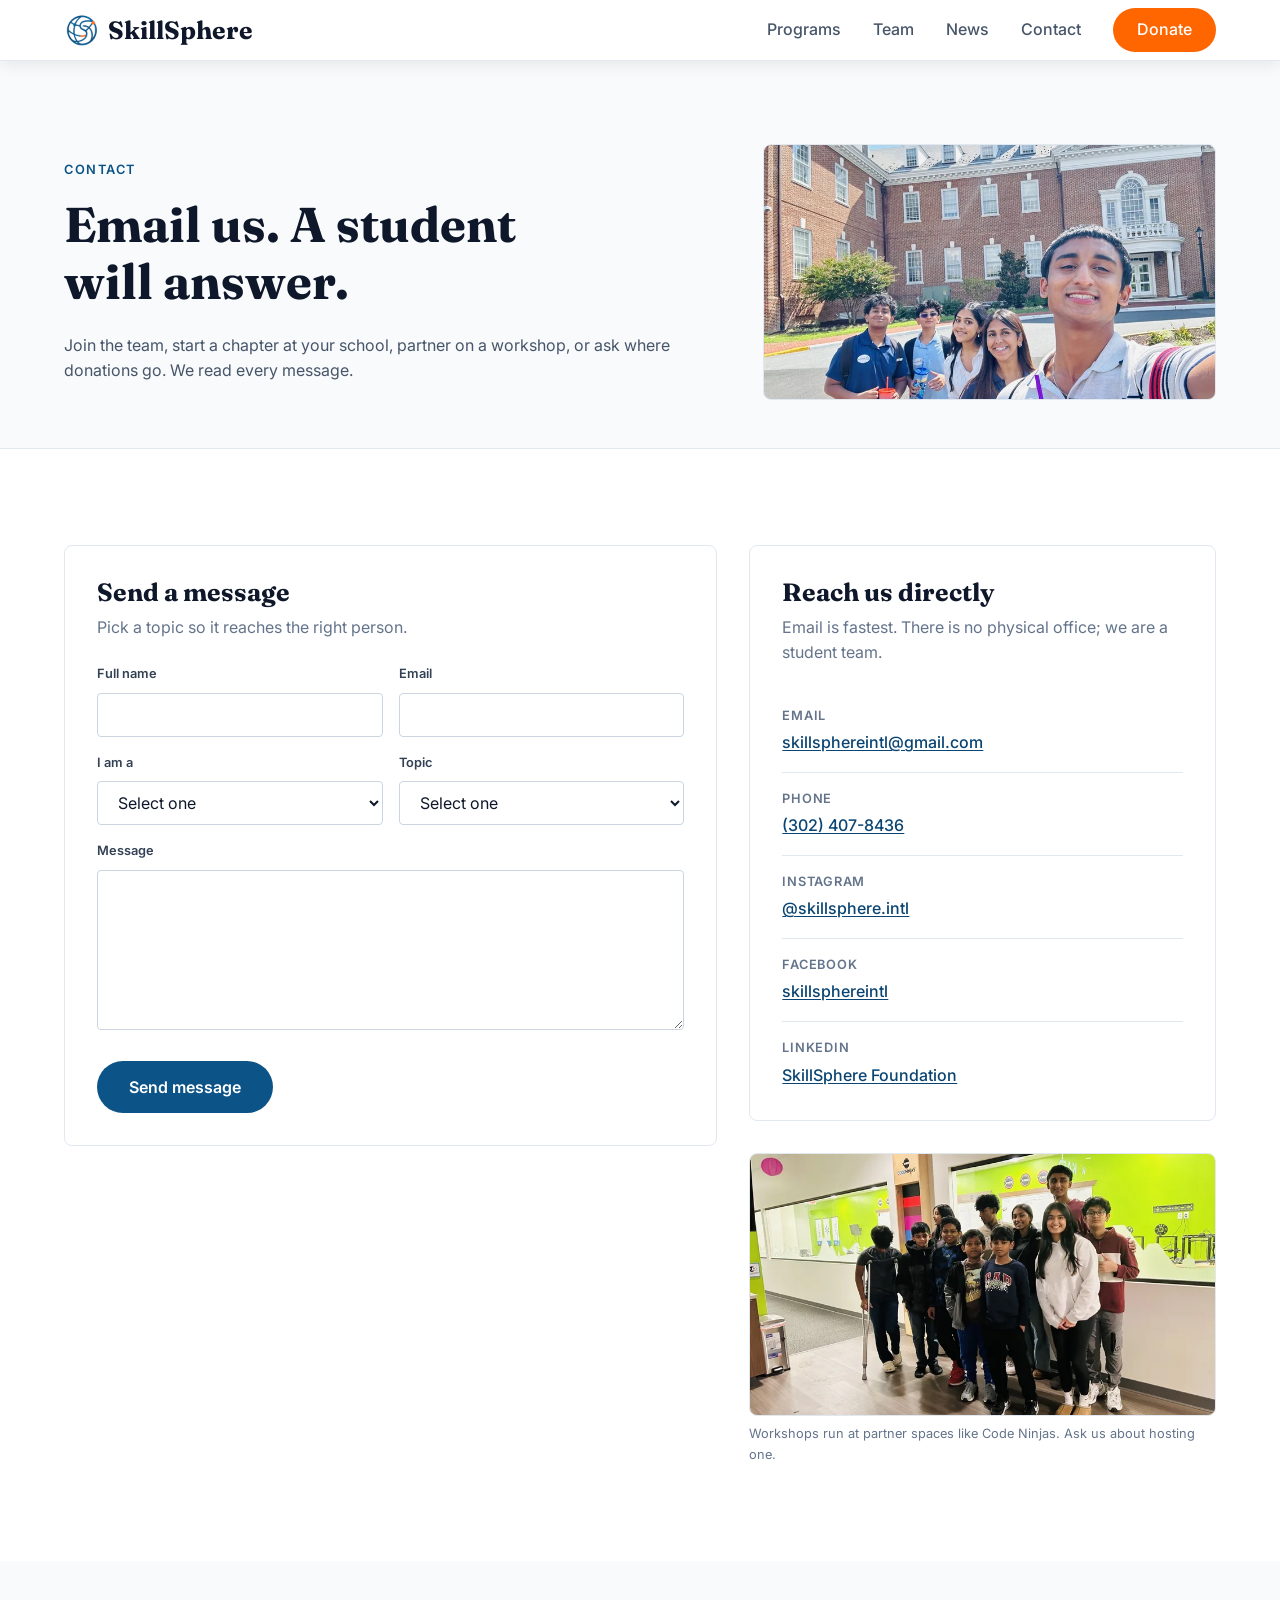
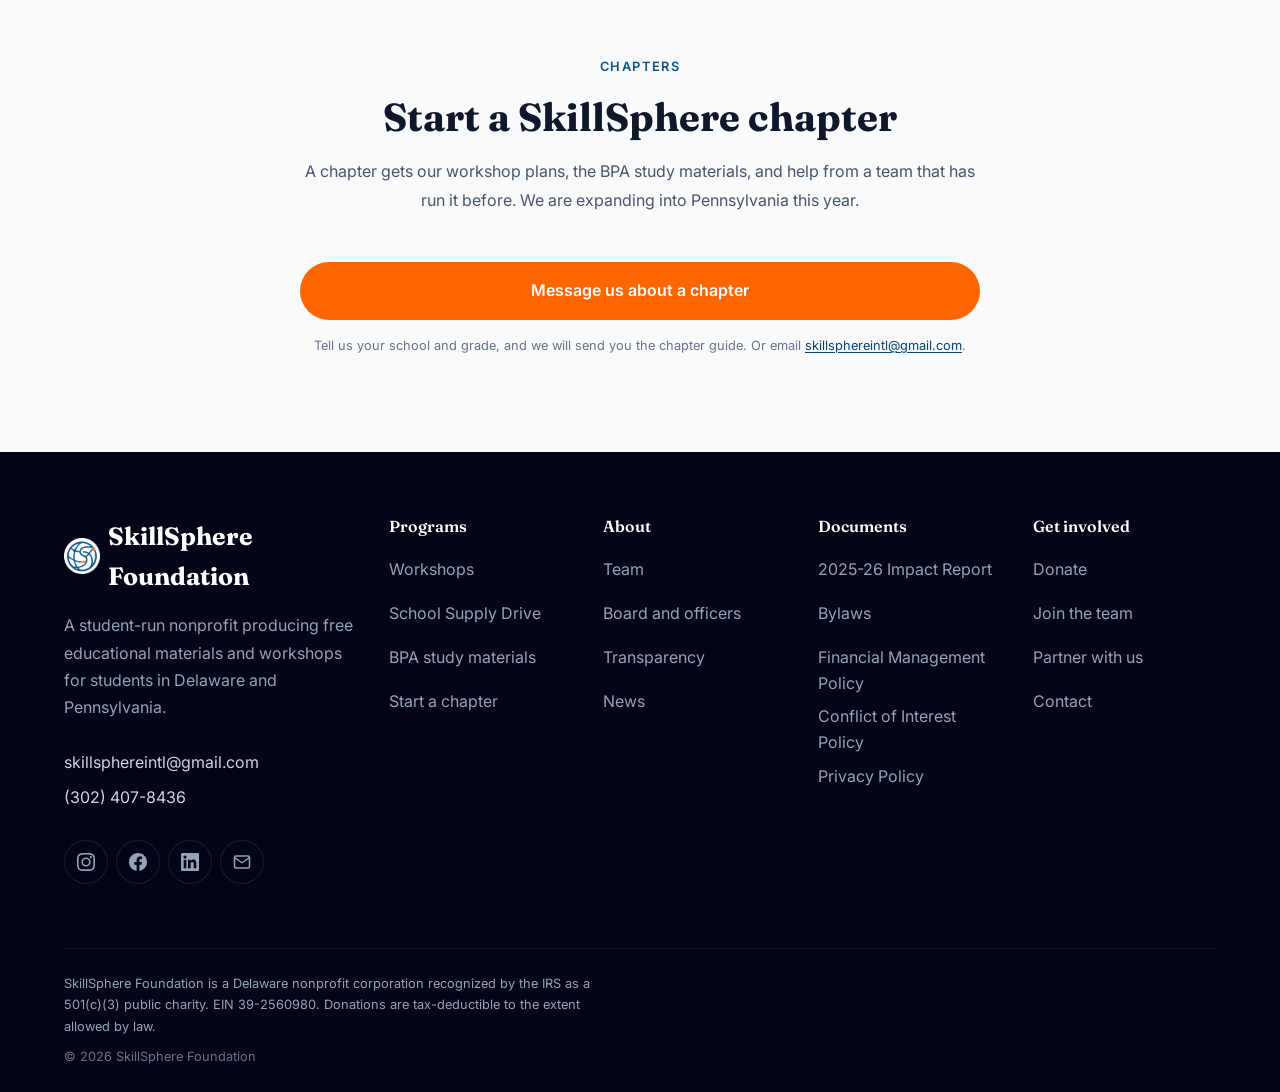
==== commit 500d8d47: "Transparency page, public documents, and the 2025-26 Impact Report - New /transparency/ page (footer" ====
--- a/contact/index.html
+++ b/contact/index.html
@@ -193,11 +193,15 @@
     <div class="container">
       <div class="footer-grid">
         <div class="footer-brand">
-          <a href="../index.html" class="nav-logo">
+          <a href="../" class="nav-logo">
             <img src="../images/logo-108.png" alt="" width="36" height="36" />
             SkillSphere Foundation
           </a>
           <p>A student-run nonprofit producing free educational materials and workshops for students in Delaware and Pennsylvania.</p>
+          <p class="footer-contact">
+            <a href="mailto:skillsphereintl@gmail.com">skillsphereintl@gmail.com</a>
+            <a href="tel:+13024078436">(302) 407-8436</a>
+          </p>
           <div class="footer-socials">
             <a href="https://www.instagram.com/skillsphere.intl/" target="_blank" rel="noopener" class="footer-social-link" aria-label="Instagram">
               <svg width="18" height="18" viewBox="0 0 24 24" fill="currentColor" aria-hidden="true"><path d="M12 2.163c3.204 0 3.584.012 4.85.07 3.252.148 4.771 1.691 4.919 4.919.058 1.265.069 1.645.069 4.849 0 3.205-.012 3.584-.069 4.849-.149 3.225-1.664 4.771-4.919 4.919-1.266.058-1.644.07-4.85.07-3.204 0-3.584-.012-4.849-.07-3.26-.149-4.771-1.699-4.919-4.92-.058-1.265-.07-1.644-.07-4.849 0-3.204.013-3.583.07-4.849.149-3.227 1.664-4.771 4.919-4.919 1.266-.057 1.645-.069 4.849-.069zM12 0C8.741 0 8.333.014 7.053.072 2.695.272.273 2.69.073 7.052.014 8.333 0 8.741 0 12c0 3.259.014 3.668.072 4.948.2 4.358 2.618 6.78 6.98 6.98C8.333 23.986 8.741 24 12 24c3.259 0 3.668-.014 4.948-.072 4.354-.2 6.782-2.618 6.979-6.98.059-1.28.073-1.689.073-4.948 0-3.259-.014-3.667-.072-4.947-.196-4.354-2.617-6.78-6.979-6.98C15.668.014 15.259 0 12 0zm0 5.838a6.162 6.162 0 100 12.324 6.162 6.162 0 000-12.324zM12 16a4 4 0 110-8 4 4 0 010 8zm6.406-11.845a1.44 1.44 0 100 2.881 1.44 1.44 0 000-2.881z"/></svg>
@@ -216,18 +220,28 @@
 
         <div class="footer-col">
           <h2 class="footer-heading">Programs</h2>
-          <a href="../programs/">Workshops</a>
-          <a href="../programs/">School Supply Drive</a>
-          <a href="../programs/">BPA study materials</a>
+          <a href="../programs/#workshops">Workshops</a>
+          <a href="../programs/#supply-drive">School Supply Drive</a>
+          <a href="../programs/#bpa">BPA study materials</a>
           <a href="../contact/?topic=chapter">Start a chapter</a>
         </div>
 
         <div class="footer-col">
           <h2 class="footer-heading">About</h2>
           <a href="../team/">Team</a>
-          <a href="../index.html#story">The Dover story</a>
-          <a href="../index.html#partners">Partners</a>
+          <a href="../transparency/#board">Board and officers</a>
+          <a href="../transparency/">Transparency</a>
           <a href="../news/">News</a>
+        </div>
+
+        <div class="footer-col">
+          <h2 class="footer-heading">Documents</h2>
+          <a href="../documents/skillsphere-impact-report-2025-26.pdf" download>2025-26 Impact Report</a>
+          <a href="../documents/skillsphere-bylaws-2026.pdf" download>Bylaws</a>
+          <a href="../documents/skillsphere-financial-management-policy.pdf" download>Financial Management Policy</a>
+          <a href="../documents/skillsphere-conflict-of-interest-policy.pdf" download>Conflict of Interest Policy</a>
+          <a href="../documents/skillsphere-privacy-policy.pdf" download>Privacy Policy</a>
+          <!-- TODO(ridhun): add the IRS determination letter at documents/skillsphere-irs-determination-letter.pdf and link it here -->
         </div>
 
         <div class="footer-col">
@@ -236,18 +250,17 @@
           <a href="../contact/?topic=join">Join the team</a>
           <a href="../contact/?topic=partner">Partner with us</a>
           <a href="../contact/">Contact</a>
-          <a href="tel:+13024078436">(302) 407-8436</a>
         </div>
       </div>
 
       <div class="footer-bottom">
         <div class="footer-legal">
           <p>
-            SkillSphere Foundation is a registered 501(c)(3) nonprofit organization
-            incorporated in Delaware. Donations are tax-deductible to the extent
-            allowed by law. EIN: 39-2560980
+            SkillSphere Foundation is a Delaware nonprofit corporation recognized by the IRS as a
+            501(c)(3) public charity. EIN 39-2560980. Donations are tax-deductible to the extent
+            allowed by law.
           </p>
-          <p>&copy; 2026 SkillSphere Foundation. All rights reserved.</p>
+          <p>&copy; 2026 SkillSphere Foundation</p>
         </div>
       </div>
     </div>
--- a/style.css
+++ b/style.css
@@ -1248,7 +1248,7 @@
 .prog-grid--flip { grid-template-columns: 7fr 5fr; }
 .prog-body p { color: var(--text-secondary); margin-bottom: var(--space-3); max-width: var(--measure); }
 .prog-body .section-title { margin-bottom: var(--space-4); }
-.prog-facts { display: flex; gap: var(--space-5); flex-wrap: wrap; margin: var(--space-4) 0 var(--space-5); padding: var(--space-3) 0; border-top: 1px solid var(--neutral-200); border-bottom: 1px solid var(--neutral-200); }
+.prog-facts { display: grid; grid-template-columns: repeat(2, minmax(0, 1fr)); gap: var(--space-3) var(--space-5); margin: var(--space-4) 0 var(--space-5); padding: var(--space-3) 0; border-top: 1px solid var(--neutral-200); border-bottom: 1px solid var(--neutral-200); }
 .prog-facts li { font-size: var(--fs-100); color: var(--neutral-600); display: flex; flex-direction: column; gap: var(--space-1); }
 .prog-facts strong { font-family: var(--font-display); font-size: var(--fs-300); color: var(--primary-600); line-height: var(--lh-snug); }
 .prog-media { position: relative; }
@@ -1450,3 +1450,52 @@
 }
 .form-notice { padding: var(--space-3) var(--space-4); margin-bottom: var(--space-4); border: 1px solid var(--success-400); border-radius: var(--radius-sm); background: var(--neutral-50); color: var(--neutral-800); }
 .chapter-cta__note a { color: var(--primary-600); text-decoration: underline; text-underline-offset: 2px; }
+
+/* =====================================================================
+   Transparency page
+   ===================================================================== */
+.kv { display: grid; grid-template-columns: repeat(2, 1fr); gap: 0 var(--space-6); margin: 0; }
+.kv > div { padding: var(--space-3) 0; border-bottom: 1px solid var(--neutral-200); }
+.kv dt { font-size: var(--fs-100); font-weight: 600; letter-spacing: 0.06em; text-transform: uppercase; color: var(--neutral-500); margin-bottom: var(--space-1); }
+.kv dd { margin: 0; color: var(--neutral-900); }
+.kv a { color: var(--primary-600); text-decoration: underline; text-underline-offset: 2px; }
+.people-grid { display: grid; grid-template-columns: repeat(2, 1fr); gap: var(--space-3); }
+.person { padding: var(--space-4); border: 1px solid var(--neutral-200); border-radius: var(--radius); background: var(--bg-primary); }
+.person strong { display: block; font-family: var(--font-display); font-size: var(--fs-300); line-height: var(--lh-snug); color: var(--neutral-900); }
+.person span { display: block; font-size: var(--fs-100); font-weight: 600; letter-spacing: 0.06em; text-transform: uppercase; color: var(--accent-text); margin: var(--space-1) 0 var(--space-2); }
+.person p { color: var(--text-secondary); margin: 0; }
+.gov-note { margin-top: var(--space-4); color: var(--neutral-500); font-size: var(--fs-100); max-width: var(--measure); }
+.gov-block + .gov-block { margin-top: var(--space-6); }
+.gov-block h3 { font-size: var(--fs-400); margin-bottom: var(--space-3); }
+.doc-list { display: grid; grid-template-columns: repeat(2, 1fr); gap: var(--space-3); }
+.doc { display: flex; gap: var(--space-3); align-items: flex-start; padding: var(--space-4); border: 1px solid var(--neutral-200); border-radius: var(--radius); background: var(--bg-primary); color: inherit; transition: border-color var(--transition); }
+.doc:hover { border-color: var(--primary-300); }
+.doc__tag { flex: none; font-size: var(--fs-100); font-weight: 700; letter-spacing: 0.06em; padding: var(--space-1) var(--space-2); border-radius: var(--radius-sm); background: var(--primary-50); color: var(--primary-700); }
+.doc strong { display: block; color: var(--neutral-900); }
+.doc small { display: block; color: var(--neutral-500); font-size: var(--fs-100); margin-top: var(--space-1); }
+.stat-grid { display: grid; grid-template-columns: repeat(4, 1fr); gap: var(--space-3); }
+.stat { padding: var(--space-4); border: 1px solid var(--neutral-200); border-radius: var(--radius); background: var(--bg-primary); }
+.stat strong { display: block; font-family: var(--font-display); font-size: var(--fs-500); line-height: var(--lh-snug); color: var(--primary-600); }
+.stat span { color: var(--text-secondary); }
+.source-note { margin-top: var(--space-3); font-size: var(--fs-100); color: var(--neutral-500); }
+.source-note a { color: var(--primary-600); text-decoration: underline; text-underline-offset: 2px; }
+.recognition { display: grid; gap: var(--space-3); margin-top: var(--space-5); max-width: var(--measure); }
+.recognition li { position: relative; padding-left: var(--space-4); color: var(--text-secondary); }
+.recognition li::before { content: ''; position: absolute; left: 0; top: 0.65em; width: var(--space-2); height: var(--space-2); border-radius: 50%; background: var(--accent-500); }
+.update__img--tall { aspect-ratio: 3 / 4; }
+
+/* Footer: brand plus four link columns */
+.footer-grid { grid-template-columns: 1.6fr repeat(4, 1fr); gap: var(--space-5); }
+.footer-contact { margin-top: var(--space-3); }
+.footer-contact a { display: block; color: var(--neutral-300); padding: var(--space-1) 0; }
+.footer-contact a:hover { color: var(--primary-300); }
+@media (max-width: 1024px) {
+  .footer-grid { grid-template-columns: repeat(2, 1fr); }
+  .footer-brand { grid-column: 1 / -1; }
+  .kv, .people-grid, .doc-list { grid-template-columns: 1fr; }
+  .stat-grid { grid-template-columns: repeat(2, 1fr); }
+}
+@media (max-width: 560px) {
+  .footer-grid { grid-template-columns: 1fr; }
+  .stat-grid { grid-template-columns: 1fr; }
+}
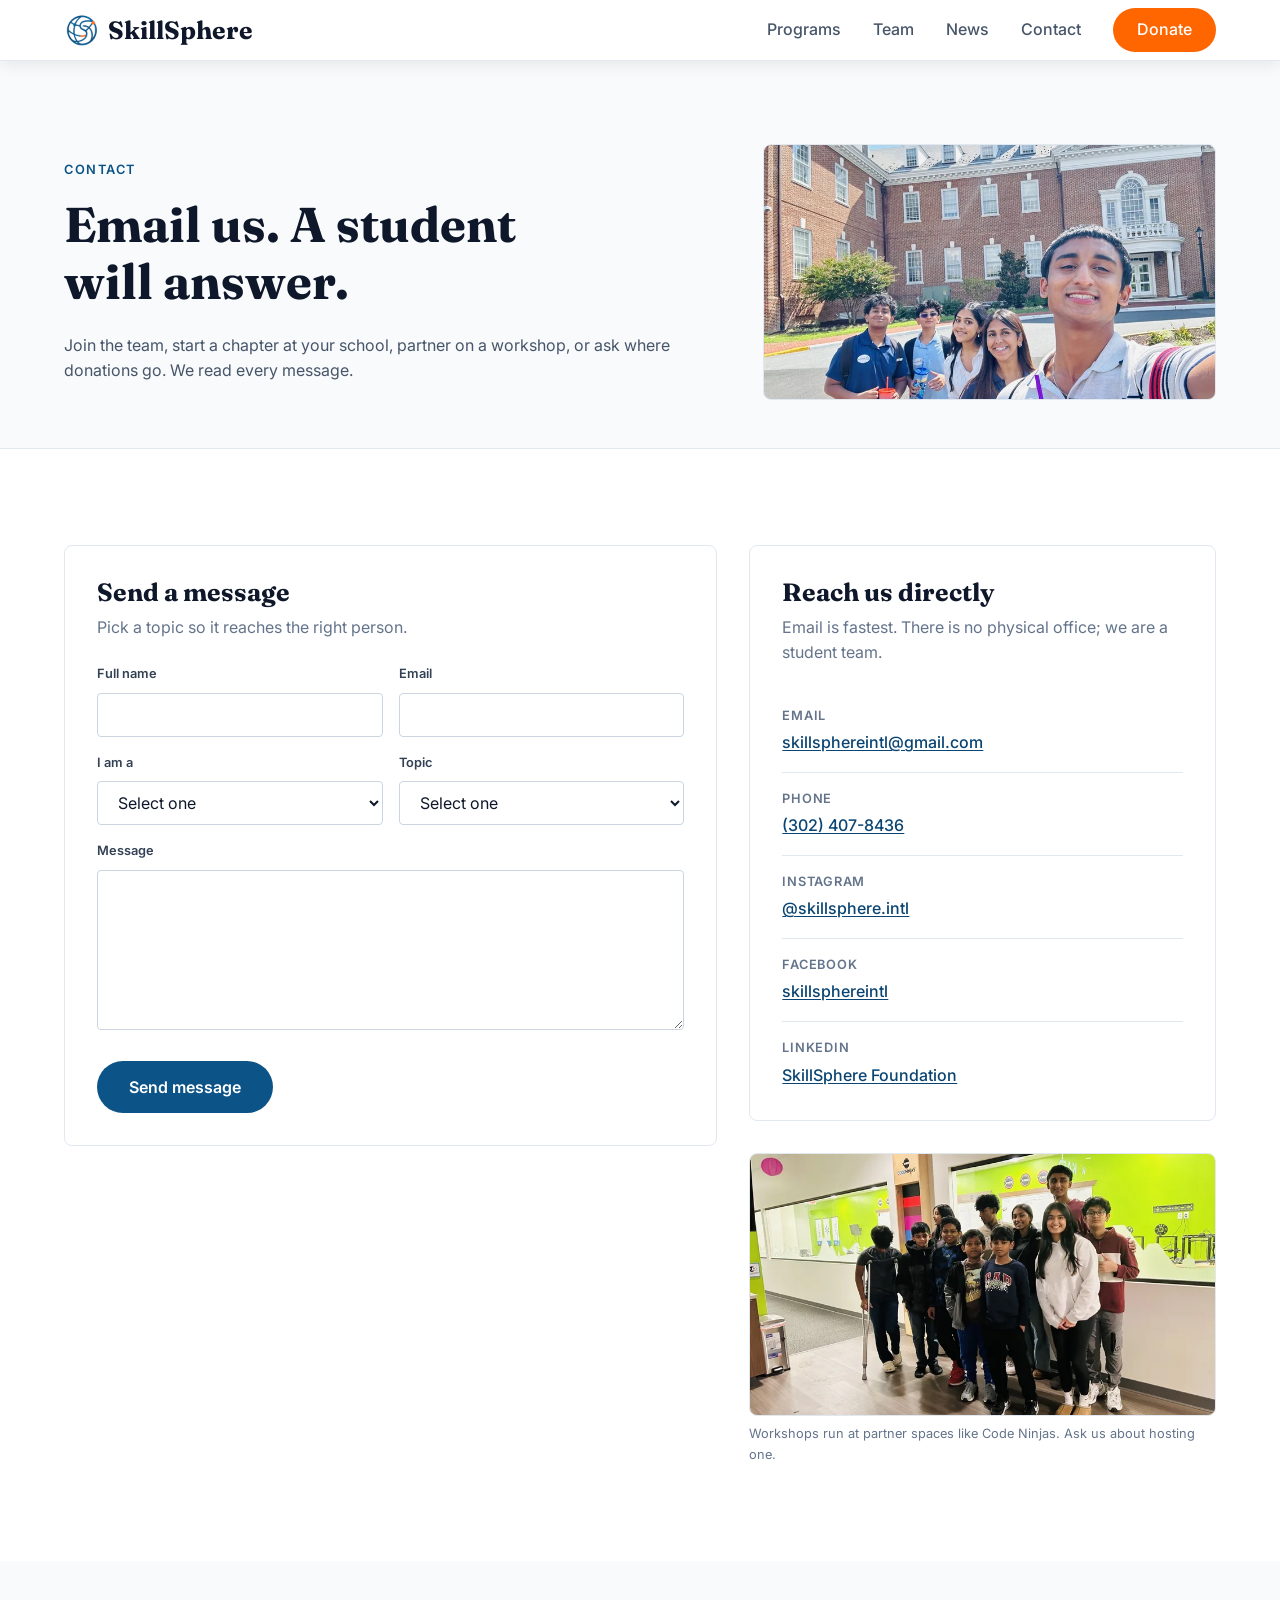
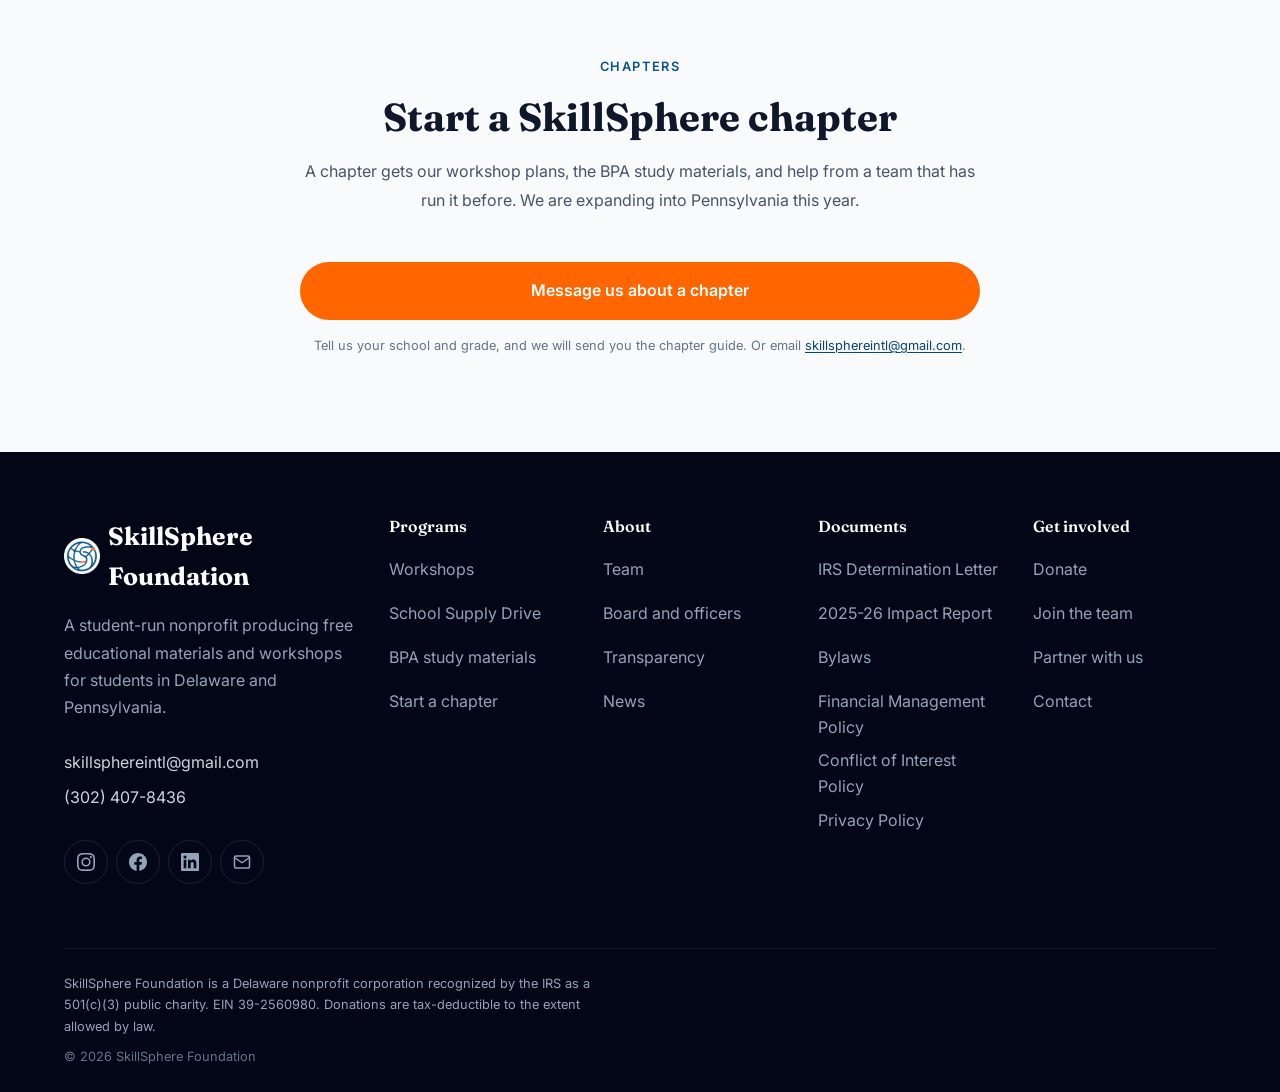
==== commit 21eba73d: "Add the IRS determination letter, with the mailing address redacted Linked first in the Documents fo" ====
--- a/contact/index.html
+++ b/contact/index.html
@@ -236,12 +236,12 @@
 
         <div class="footer-col">
           <h2 class="footer-heading">Documents</h2>
+          <a href="../documents/skillsphere-irs-determination-letter.pdf" download>IRS Determination Letter</a>
           <a href="../documents/skillsphere-impact-report-2025-26.pdf" download>2025-26 Impact Report</a>
           <a href="../documents/skillsphere-bylaws-2026.pdf" download>Bylaws</a>
           <a href="../documents/skillsphere-financial-management-policy.pdf" download>Financial Management Policy</a>
           <a href="../documents/skillsphere-conflict-of-interest-policy.pdf" download>Conflict of Interest Policy</a>
           <a href="../documents/skillsphere-privacy-policy.pdf" download>Privacy Policy</a>
-          <!-- TODO(ridhun): add the IRS determination letter at documents/skillsphere-irs-determination-letter.pdf and link it here -->
         </div>
 
         <div class="footer-col">
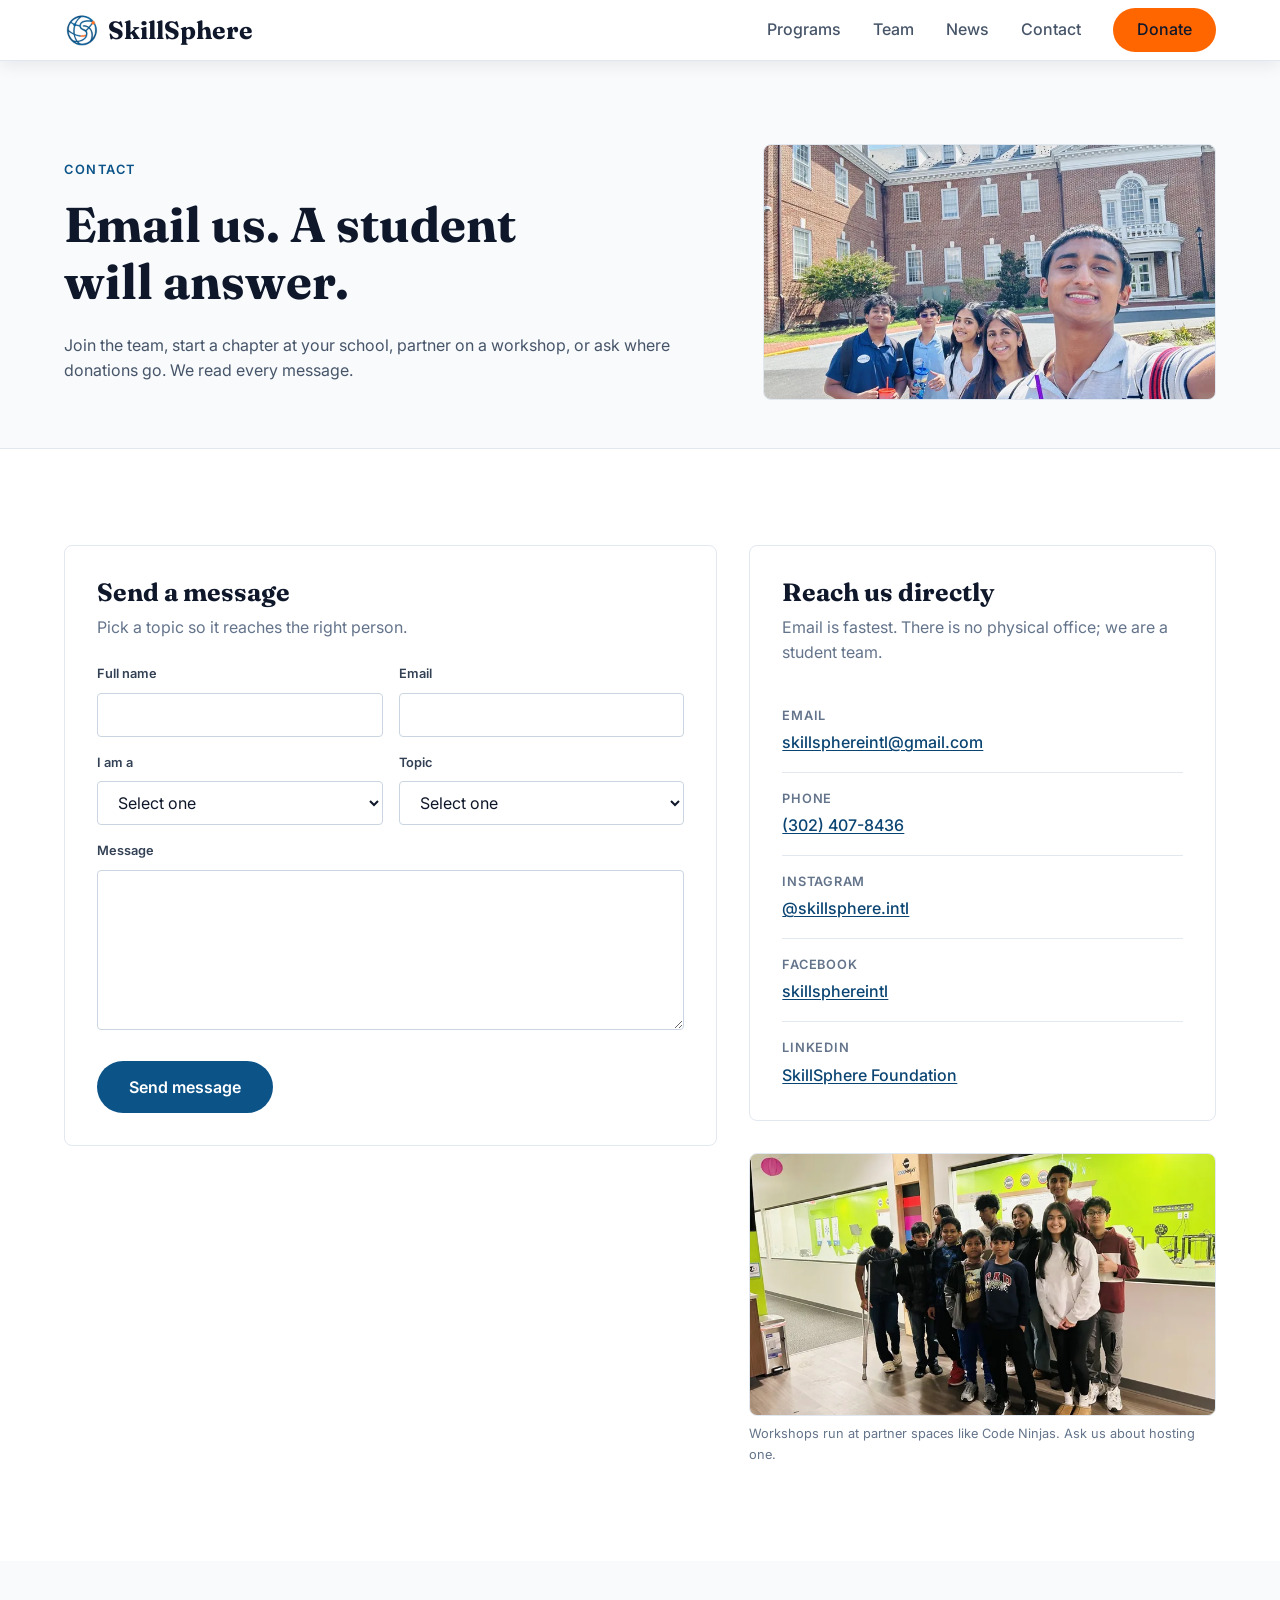
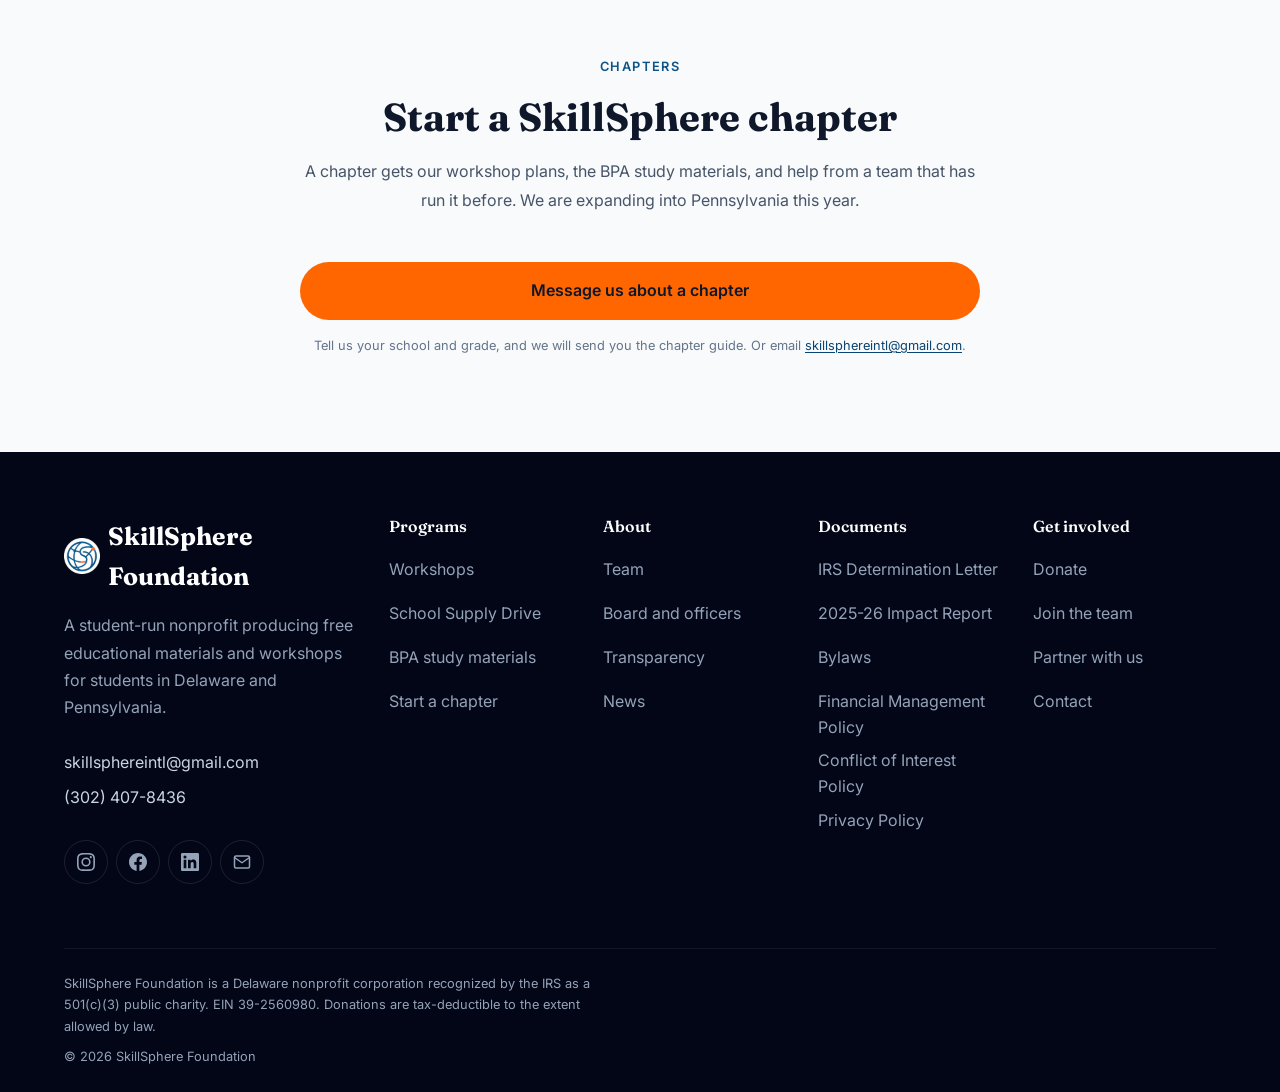
==== commit f84d712a: "Release pass: accessibility, SEO, performance, and validity fixes Audited with axe-core, the Nu HTML" ====
--- a/contact/index.html
+++ b/contact/index.html
@@ -1,15 +1,30 @@
 <!DOCTYPE html>
 <html lang="en">
 <head>
-  <meta charset="UTF-8" />
-  <meta name="viewport" content="width=device-width, initial-scale=1.0" />
+  <meta charset="UTF-8">
+  <meta name="viewport" content="width=device-width, initial-scale=1.0">
   <title>Contact — SkillSphere</title>
-  <meta name="description" content="Contact SkillSphere Foundation to join the team, start a chapter, partner on a workshop, or host a donation box. Email and phone." />
-  <link rel="preconnect" href="https://fonts.googleapis.com" />
-  <link rel="preconnect" href="https://fonts.gstatic.com" crossorigin />
-  <link rel="stylesheet" href="https://fonts.googleapis.com/css2?family=Fraunces:opsz,wght@9..144,600;9..144,700&family=Inter:wght@400;500;600&display=swap" />
-  <link rel="stylesheet" href="../style.css" />
-  <link rel="icon" href="../images/logo-108.png" />
+  <meta name="description" content="Contact SkillSphere Foundation to join the team, start a chapter, partner on a workshop, or host a donation box. Email and phone.">
+  <link rel="canonical" href="https://skillsphere-intl.org/contact/">
+  <meta name="theme-color" content="#0c5388">
+  <meta property="og:type" content="website">
+  <meta property="og:site_name" content="SkillSphere Foundation">
+  <meta property="og:url" content="https://skillsphere-intl.org/contact/">
+  <meta property="og:title" content="Contact — SkillSphere">
+  <meta property="og:description" content="Contact SkillSphere Foundation to join the team, start a chapter, partner on a workshop, or host a donation box. Email and phone.">
+  <meta property="og:image" content="https://skillsphere-intl.org/images/og-image.jpg">
+  <meta property="og:image:width" content="1200">
+  <meta property="og:image:height" content="630">
+  <meta property="og:image:alt" content="Delaware Secretary of Education Cindy Marten with SkillSphere's student founders at a table of packed school supply kits.">
+  <meta name="twitter:card" content="summary_large_image">
+  <link rel="preconnect" href="https://fonts.googleapis.com">
+  <link rel="preconnect" href="https://fonts.gstatic.com" crossorigin>
+  <link rel="preload" as="style" href="https://fonts.googleapis.com/css2?family=Fraunces:opsz,wght@9..144,600;9..144,700&family=Inter:wght@400;500;600&display=swap">
+  <link rel="stylesheet" href="https://fonts.googleapis.com/css2?family=Fraunces:opsz,wght@9..144,600;9..144,700&family=Inter:wght@400;500;600&display=swap" media="print" onload="this.media='all'">
+  <noscript><link rel="stylesheet" href="https://fonts.googleapis.com/css2?family=Fraunces:opsz,wght@9..144,600;9..144,700&family=Inter:wght@400;500;600&display=swap"></noscript>
+  <link rel="stylesheet" href="../style.css">
+  <link rel="icon" href="../images/logo-108.png">
+  <link rel="apple-touch-icon" href="../images/logo-180.png">
 
 </head>
 <body>
@@ -20,7 +35,7 @@
   <nav class="navbar scrolled no-hero" id="navbar">
     <div class="container">
       <a href="../index.html" class="nav-logo" aria-label="SkillSphere Foundation home">
-        <img src="../images/logo-108.png" alt="SkillSphere logo" />
+        <img src="../images/logo-108.png" alt="SkillSphere logo" width="36" height="36">
         SkillSphere
       </a>
       <div class="nav-links" id="nav-links">
@@ -49,11 +64,11 @@
           donations go. We read every message.
         </p>
       </div>
-      <img class="page-head__img"
+      <img class="page-head__img" fetchpriority="high"
            src="../images/photos/team-outside-1200.webp"
            srcset="../images/photos/team-outside-800.webp 800w, ../images/photos/team-outside-1200.webp 1200w"
            sizes="(min-width: 1024px) 40vw, 100vw" width="1200" height="675"
-           alt="Team members outside a brick school building." />
+           alt="Team members outside a brick school building.">
     </div>
   </header>
 
@@ -66,21 +81,21 @@
         <p class="contact-card__sub">Pick a topic so it reaches the right person.</p>
         <p id="form-notice" class="form-notice" role="status" tabindex="-1" hidden>Message sent. We will reply by email.</p>
 
-        <form name="contact" method="POST" action="/contact/?sent=1" data-netlify="true" netlify-honeypot="bot-field">
-          <input type="hidden" name="form-name" value="contact" />
+        <form name="contact" method="POST" action="/contact/?sent=1" data-netlify="true" data-netlify-honeypot="bot-field">
+          <input type="hidden" name="form-name" value="contact">
           <p class="visually-hidden">
-            <label>Don’t fill this out: <input name="bot-field" /></label>
+            <label>Don’t fill this out: <input name="bot-field"></label>
           </p>
 
           <div class="form-grid">
             <div class="field">
               <label for="name">Full name</label>
-              <input id="name" name="name" type="text" autocomplete="name" required />
+              <input id="name" name="name" type="text" autocomplete="name" required>
             </div>
 
             <div class="field">
               <label for="email">Email</label>
-              <input id="email" name="email" type="email" autocomplete="email" required />
+              <input id="email" name="email" type="email" autocomplete="email" required>
             </div>
 
             <div class="field">
@@ -154,7 +169,7 @@
           <img src="../images/photos/codeninjas-students-800.webp"
                srcset="../images/photos/codeninjas-students-800.webp 800w, ../images/photos/codeninjas-students-1200.webp 1200w"
                sizes="(min-width: 1024px) 40vw, 100vw" width="1200" height="675" loading="lazy"
-               alt="Students at a SkillSphere workshop at Code Ninjas." />
+               alt="Students at a SkillSphere workshop at Code Ninjas.">
           <figcaption>Workshops run at partner spaces like Code Ninjas. Ask us about hosting one.</figcaption>
         </figure>
       </div>
@@ -194,7 +209,7 @@
       <div class="footer-grid">
         <div class="footer-brand">
           <a href="../" class="nav-logo">
-            <img src="../images/logo-108.png" alt="" width="36" height="36" />
+            <img src="../images/logo-108.png" alt="" width="36" height="36">
             SkillSphere Foundation
           </a>
           <p>A student-run nonprofit producing free educational materials and workshops for students in Delaware and Pennsylvania.</p>
--- a/style.css
+++ b/style.css
@@ -117,12 +117,6 @@
    strings live in their own components and set their own widths. */
 p { text-wrap: pretty; }
 
-.about-text,
-.supply-drive-text,
-.chapters-text,
-.section-desc,
-.member-bio { max-width: var(--measure); }
-
 /* ---- Focus (SC 2.4.7) ---- */
 :focus-visible {
   outline: 3px solid var(--primary-500);
@@ -207,23 +201,6 @@
   position: relative;
 }
 
-.section-header {
-  text-align: center;
-  max-width: 700px;
-  margin: 0 auto var(--space-7);
-}
-
-.section-label {
-  font-family: var(--font-display);
-  font-size: var(--fs-100);
-  font-weight: 600;
-  letter-spacing: 3px;
-  text-transform: uppercase;
-  color: var(--primary-500);
-  margin-bottom: var(--space-3);
-  display: inline-block;
-}
-
 .section-title {
   font-family: var(--font-display);
   font-size: var(--fs-600);
@@ -237,15 +214,6 @@
   font-size: var(--fs-200);
   color: var(--text-secondary);
   line-height: 1.8;
-}
-
-.loader.hidden {
-  opacity: 0;
-  visibility: hidden;
-}
-
-@keyframes spin {
-  to { transform: rotate(360deg); }
 }
 
 /* ============================================
@@ -343,8 +311,8 @@
 .nav-cta {
   padding: var(--space-2) var(--space-4);
   border-radius: var(--radius-pill);
-  background: #ff6600;
-  color: #fff !important;
+  background: var(--accent-500);
+  color: var(--neutral-900) !important;
   font-weight: 600;
   font-size: var(--fs-200);
   transition: var(--transition);
@@ -393,14 +361,8 @@
   overflow: hidden;
 }
 
-
 .hero-content {
   padding: var(--space-5) 0;
-}
-
-@keyframes pulse {
-  0%, 100% { opacity: 1; transform: scale(1); }
-  50% { opacity: 0.5; transform: scale(1.4); }
 }
 
 .hero-title {
@@ -461,31 +423,14 @@
   transform: translateY(-1px);
 }
 
-.btn-outline {
-  background: transparent;
-  color: var(--primary-500);
-  border: 2px solid var(--primary-500);
-}
-
-.btn-outline:hover {
-  background: var(--primary-500);
-  color: #fff;
-  transform: translateY(-1px);
-}
-
 .btn-orange {
-  background: #ff6600;
-  color: #fff;
+  background: var(--accent-500);
+  color: var(--neutral-900);
 }
 
 .btn-orange:hover {
   background: #ee5000;
   transform: translateY(-1px);
-}
-
-@keyframes floatCard {
-  0%, 100% { transform: translateY(0); }
-  50% { transform: translateY(-6px); }
 }
 
 @keyframes fadeSlideUp {
@@ -537,168 +482,6 @@
   font-size: var(--fs-200);
   color: var(--neutral-400);
   font-weight: 500;
-}
-
-.about-grid {
-  display: grid;
-  grid-template-columns: 1fr 1fr;
-  gap: var(--space-7);
-  align-items: center;
-}
-
-.about-image {
-  position: relative;
-  border-radius: var(--radius);
-  overflow: hidden;
-}
-
-.about-image img {
-  width: 100%;
-  height: 480px;
-  object-fit: cover;
-}
-
-.about-content .section-label,
-.about-content .section-title {
-  text-align: left;
-}
-
-.about-text {
-  color: var(--text-secondary);
-  line-height: 1.8;
-  margin-bottom: var(--space-4);
-  font-size: var(--fs-200);
-}
-
-.about-features {
-  display: grid;
-  grid-template-columns: 1fr 1fr;
-  gap: var(--space-3);
-  margin: var(--space-5) 0;
-}
-
-.about-feature {
-  display: flex;
-  align-items: center;
-  gap: var(--space-2);
-  padding: var(--space-2) var(--space-3);
-  background: #fff;
-  border: 1px solid var(--neutral-200);
-  border-radius: var(--radius);
-  transition: var(--transition);
-}
-
-.about-feature:hover {
-  transform: translateY(-1px);
-}
-
-.about-feature .feature-icon {
-  width: 36px;
-  height: 36px;
-  border-radius: 8px;
-  background: var(--primary-50);
-  display: flex;
-  align-items: center;
-  justify-content: center;
-  font-size: var(--fs-300);
-  flex-shrink: 0;
-}
-
-.about-feature .feature-text {
-  font-weight: 600;
-  font-size: var(--fs-200);
-  color: var(--neutral-800);
-}
-
-.programs-grid {
-  display: grid;
-  grid-template-columns: repeat(3, 1fr);
-  gap: var(--space-4);
-}
-
-.program-card {
-  background: #fff;
-  border-radius: var(--radius);
-  overflow: hidden;
-  border: 1px solid var(--neutral-200);
-  transition: var(--transition);
-}
-
-.program-card:hover {
-  transform: translateY(-4px);
-  border-color: var(--primary-300);
-}
-
-.program-card-image {
-  height: 220px;
-  overflow: hidden;
-  position: relative;
-}
-
-.program-card-image img {
-  width: 100%;
-  height: 100%;
-  object-fit: cover;
-  transition: var(--transition);
-}
-
-.program-card:hover .program-card-image img {
-  transform: scale(1.04);
-}
-
-.program-card-image .program-tag {
-  position: absolute;
-  top: 16px;
-  left: 16px;
-  background: var(--primary-500);
-  color: #fff;
-  padding: var(--space-1) var(--space-3);
-  border-radius: var(--radius-pill);
-  font-size: var(--fs-100);
-  font-weight: 600;
-  letter-spacing: 0.5px;
-  text-transform: uppercase;
-}
-
-.program-card-body {
-  padding: var(--space-4);
-}
-
-.program-card-title {
-  font-family: var(--font-display);
-  font-size: var(--fs-300);
-  font-weight: 700;
-  color: var(--neutral-900);
-  margin-bottom: var(--space-2);
-}
-
-.program-card-desc {
-  font-size: var(--fs-200);
-  color: var(--text-secondary);
-  line-height: 1.7;
-  margin-bottom: var(--space-3);
-}
-
-.initiatives .section-label {
-  color: var(--primary-300);
-}
-
-.initiatives .section-title {
-  color: #fff;
-}
-
-.initiatives .section-desc {
-  color: var(--neutral-400);
-}
-
-.supply-drive-content .section-label,
-.supply-drive-content .section-title {
-  text-align: left;
-}
-
-.chapters-content .section-label,
-.chapters-content .section-title {
-  text-align: left;
 }
 
 /* ============================================
@@ -742,11 +525,6 @@
   flex-wrap: wrap;
 }
 
-.input-group .btn {
-  border-radius: 0;
-  padding: var(--space-3) var(--space-4);
-}
-
 /* ============================================
    FOOTER
    ============================================ */
@@ -798,14 +576,6 @@
   color: #fff;
 }
 
-.footer-col h4 {
-  color: #fff;
-  font-family: var(--font-display);
-  font-weight: 600;
-  font-size: var(--fs-200);
-  margin-bottom: var(--space-3);
-}
-
 .footer-col a {
   display: block;
   font-size: var(--fs-200);
@@ -838,21 +608,7 @@
 
 .footer-legal p + p {
   margin-top: var(--space-2);
-  color: var(--neutral-500);
-}
-
-.footer-bottom a {
   color: var(--neutral-400);
-  transition: var(--transition);
-}
-
-.footer-bottom a:hover {
-  color: var(--primary-300);
-}
-
-.reveal.visible {
-  opacity: 1;
-  transform: translateY(0);
 }
 
 /* ============================================
@@ -905,15 +661,9 @@
     justify-content: center;
   }
 
-  .about-grid,
-  .supply-drive-grid,
-  .chapters-grid {
-    grid-template-columns: 1fr;
-  }
-
-  .programs-grid {
-    grid-template-columns: repeat(2, 1fr);
-  }
+  
+
+  
 
   .footer-grid {
     grid-template-columns: 1fr 1fr;
@@ -961,11 +711,7 @@
     gap: var(--space-4);
   }
 
-  .programs-grid,
-  .initiatives-grid,
-  .workshops-grid {
-    grid-template-columns: 1fr;
-  }
+  
 
   .footer-grid {
     grid-template-columns: 1fr;
@@ -980,9 +726,7 @@
 }
 
 @media (max-width: 480px) {
-  .about-features {
-    grid-template-columns: 1fr;
-  }
+  
 
   .hero-title {
     font-size: var(--fs-600);
@@ -1185,9 +929,9 @@
 .involve-card:hover { transform: translateY(calc(-1 * var(--space-1))); border-color: rgba(255, 255, 255, 0.4); background: rgba(255, 255, 255, 0.04); }
 .involve-card h3 { font-size: var(--fs-400); }
 .involve-card p { color: var(--primary-100); flex: 1; }
-.involve-card--accent { background: var(--accent-500); border-color: var(--accent-500); color: #fff; }
-.involve-card--accent p { color: #fff; }
-.involve-card--accent:hover { background: var(--accent-500); border-color: #fff; }
+.involve-card--accent { background: var(--accent-500); border-color: var(--accent-500); color: var(--neutral-900); }
+.involve-card--accent p, .involve-card--accent .text-link--light { color: var(--neutral-900); }
+.involve-card--accent:hover { background: var(--accent-500); border-color: var(--neutral-900); }
 
 /* ---- Footer heading (was h4, which skipped levels on shallow pages) ---- */
 .footer-heading {
@@ -1236,7 +980,6 @@
 .news-feature__body { padding: var(--space-6); }
 .news-feature__body h2 { font-size: var(--fs-500); margin-bottom: var(--space-3); }
 .news-feature__body p { color: var(--text-secondary); margin-bottom: var(--space-3); }
-.card-date { display: block; margin-top: var(--space-2); font-size: var(--fs-100); color: var(--neutral-500); }
 
 @media (max-width: 1024px) {
  .news-feature { grid-template-columns: 1fr; }
@@ -1499,3 +1242,15 @@
   .footer-grid { grid-template-columns: 1fr; }
   .stat-grid { grid-template-columns: 1fr; }
 }
+
+/* =====================================================================
+   Print: the page content, without chrome
+   ===================================================================== */
+@media print {
+  .navbar, .skip-link, .back-to-top, .footer-socials, .cta-section, .involve, .press-strip { display: none !important; }
+  body { color: #000; background: #fff; }
+  .section, .page-hero, .page-head { padding: var(--space-4) 0; }
+  a { color: inherit; text-decoration: underline; }
+  .footer { background: #fff; color: #000; border-top: 1px solid #000; }
+  .footer-col a, .footer-brand p, .footer-legal, .footer-heading, .footer-contact a, .nav-logo { color: #000; }
+}
